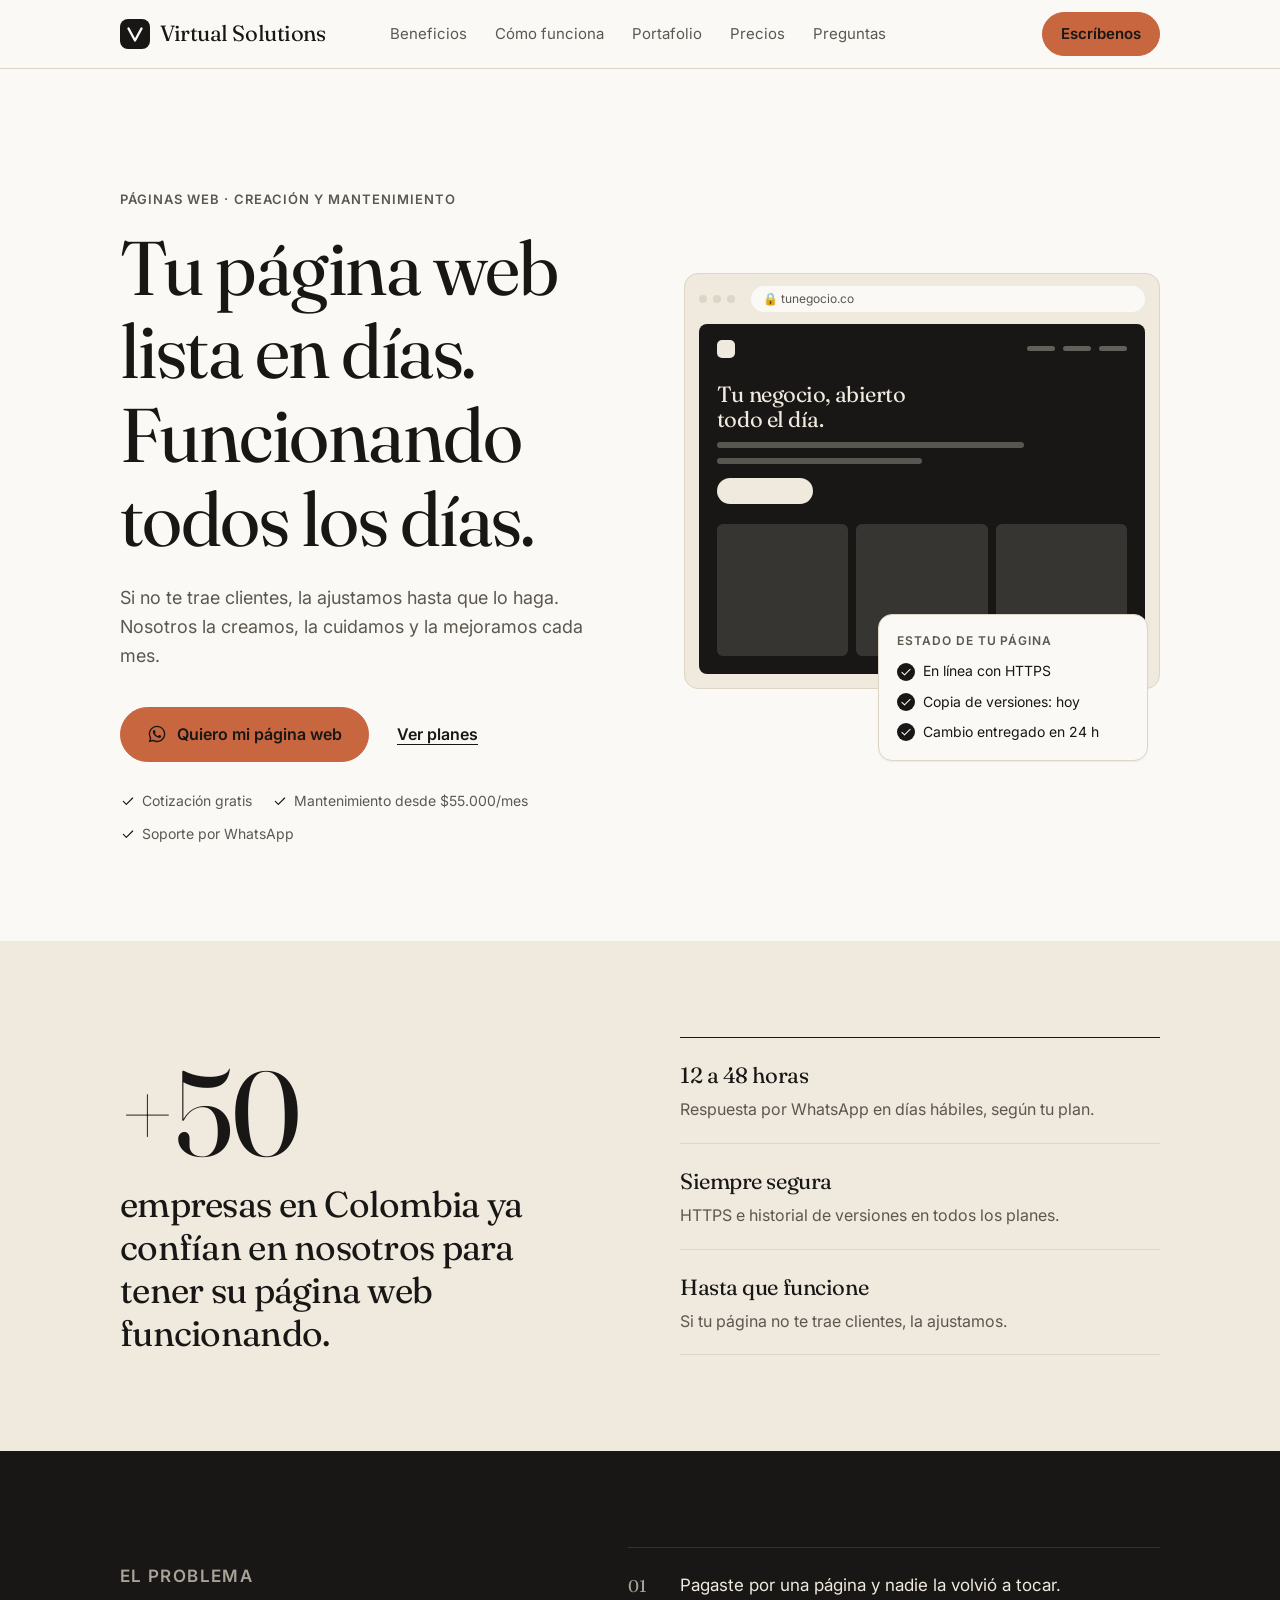
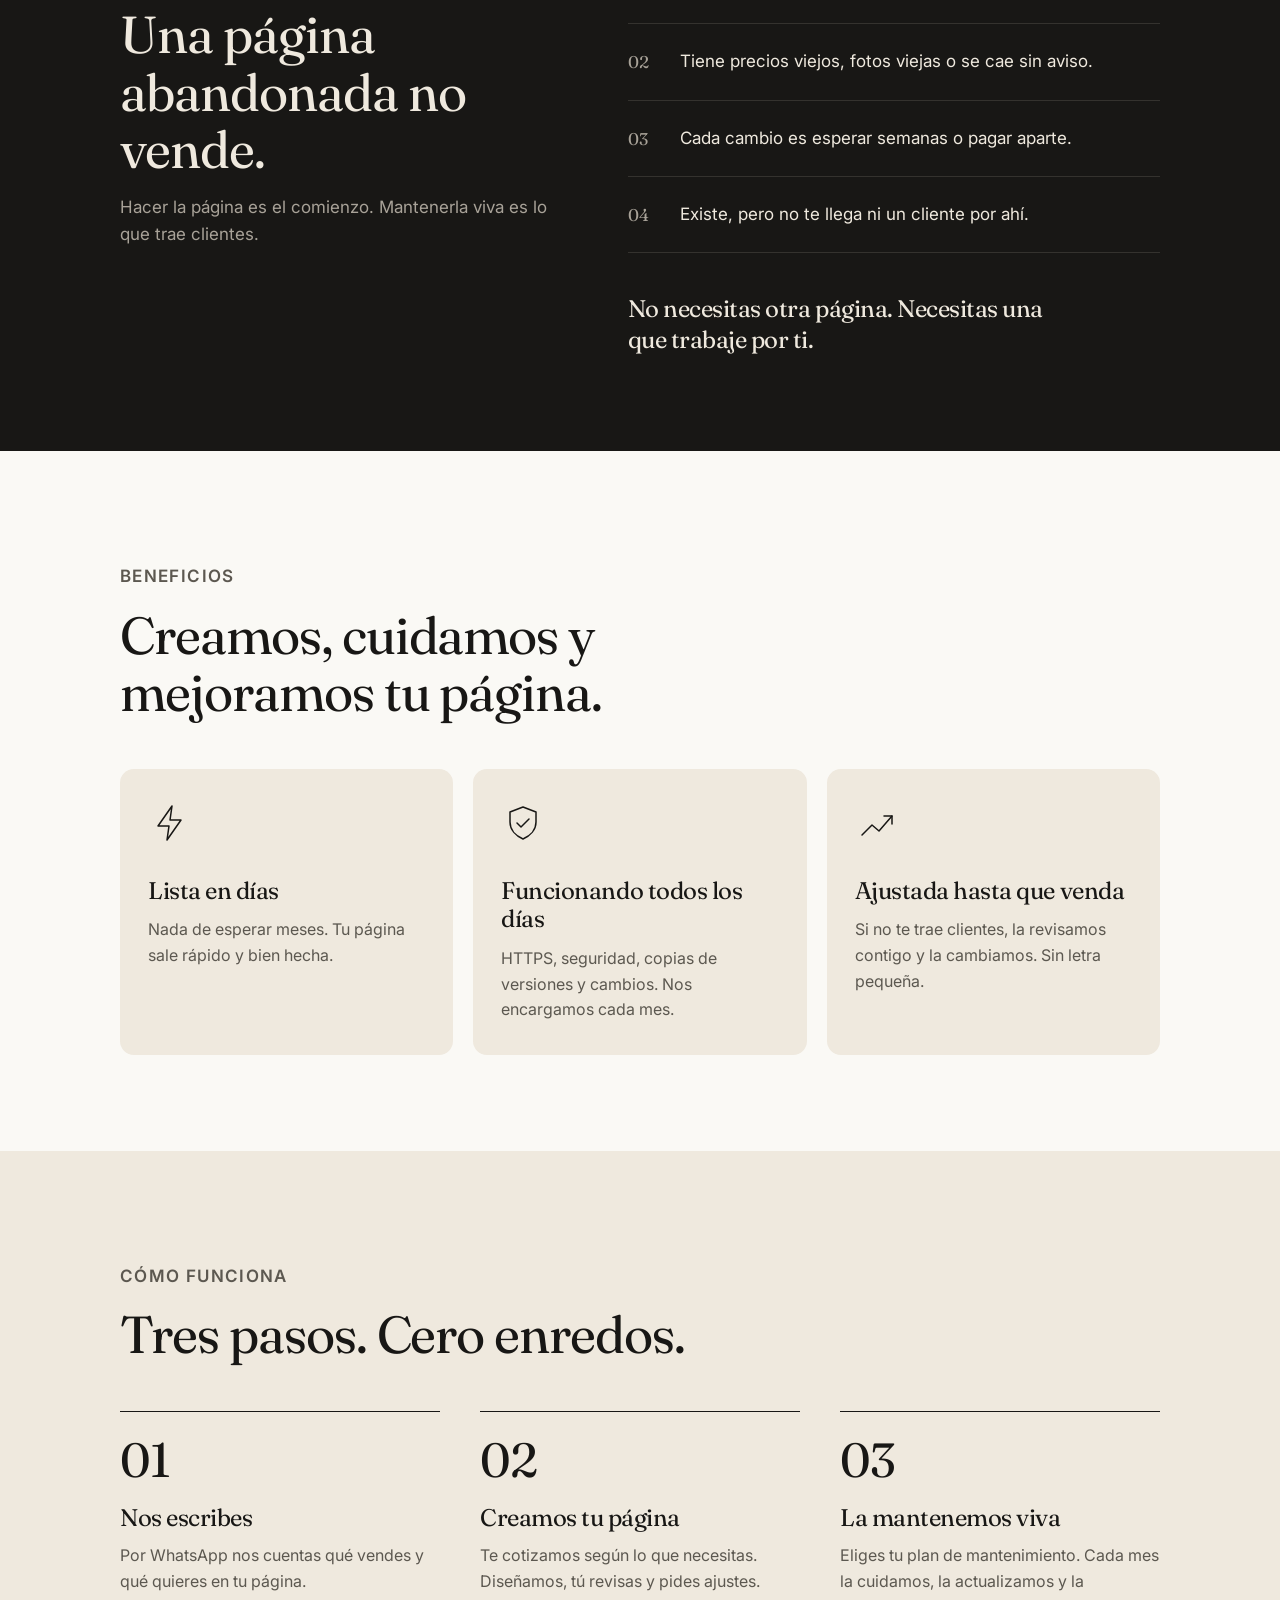
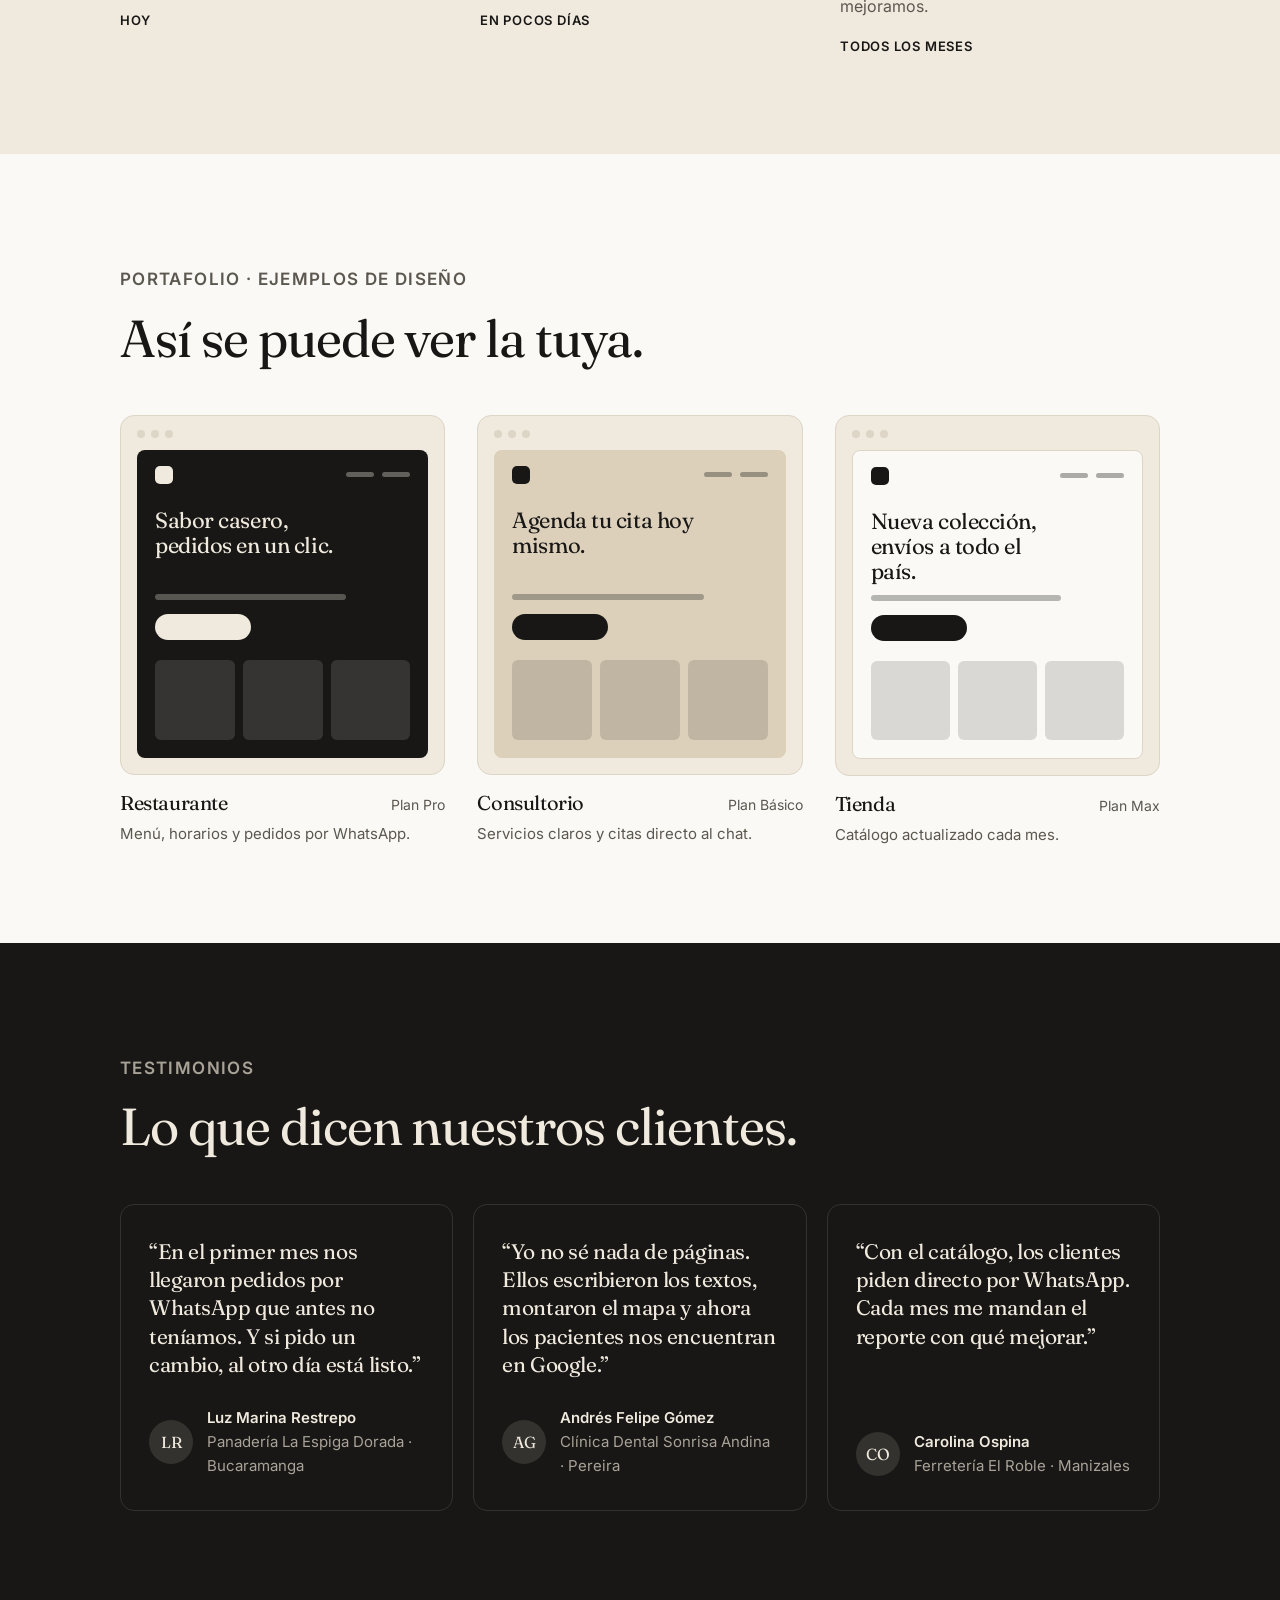
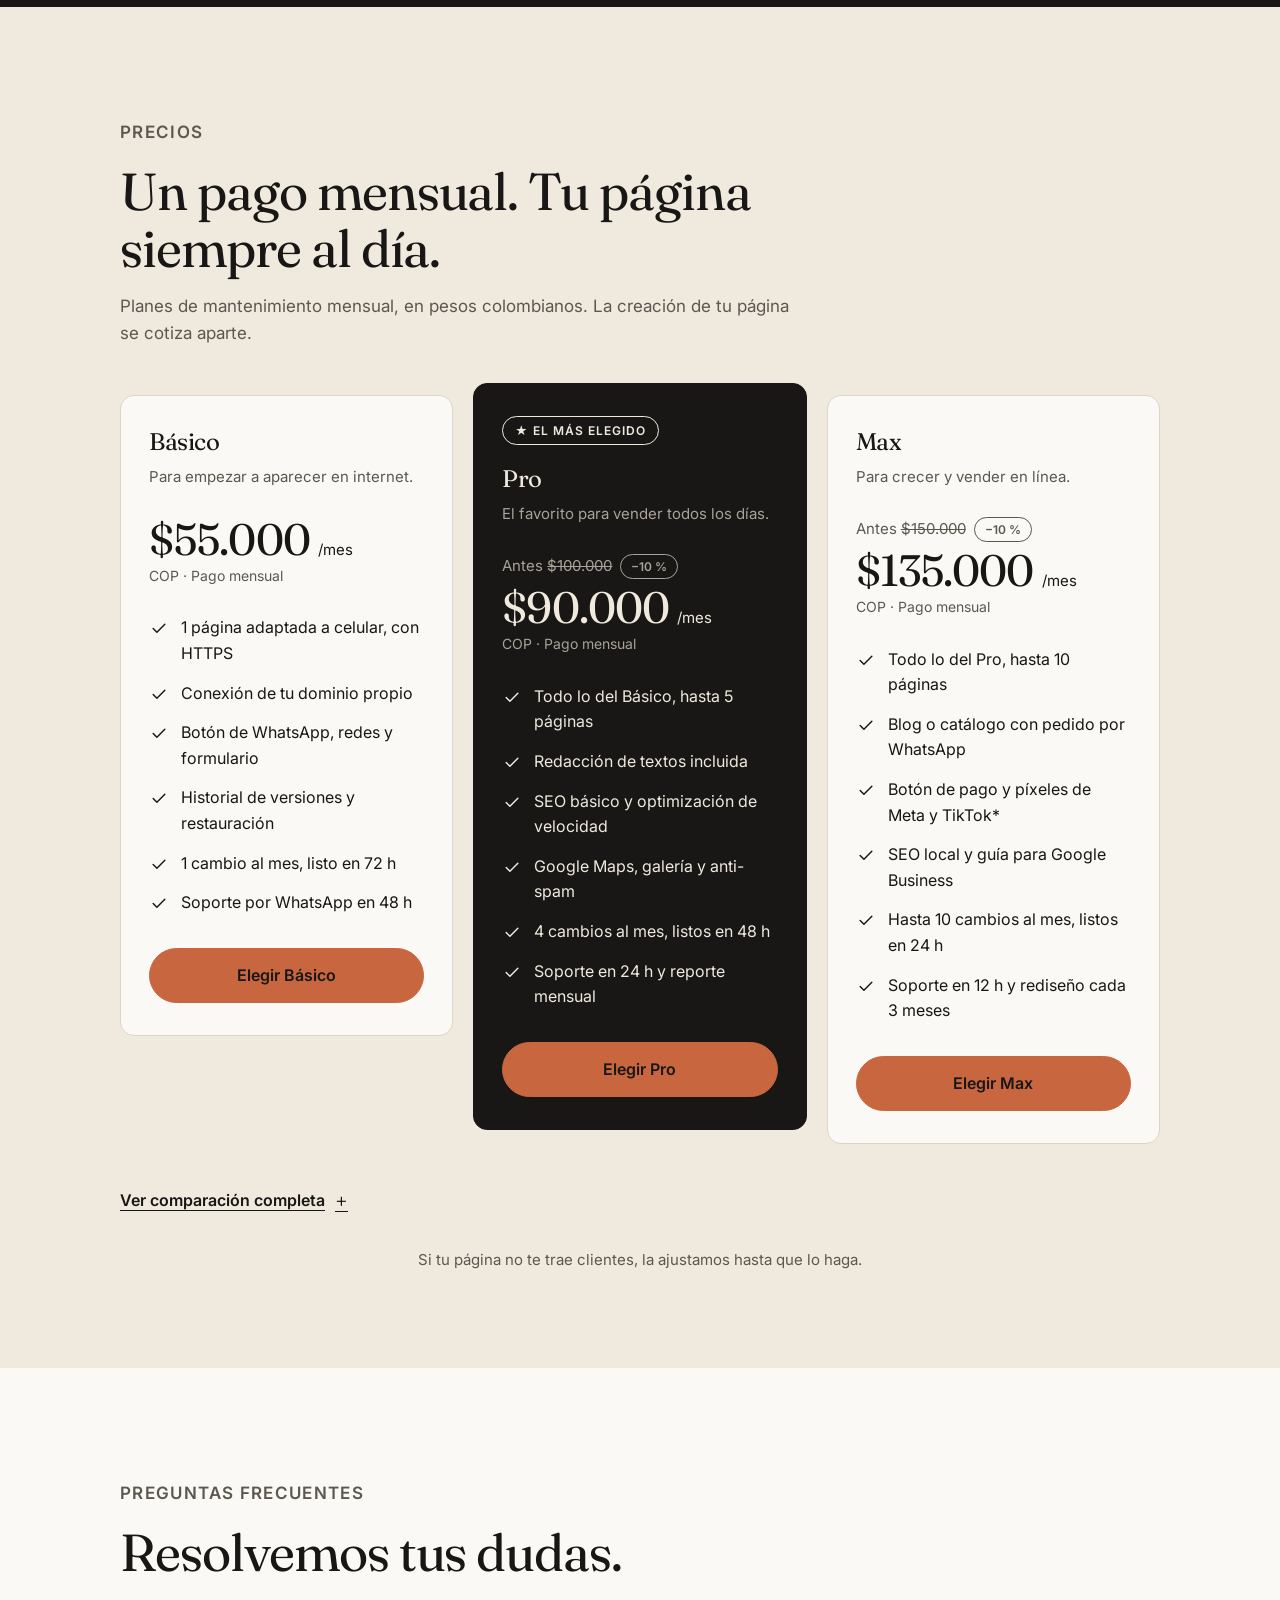
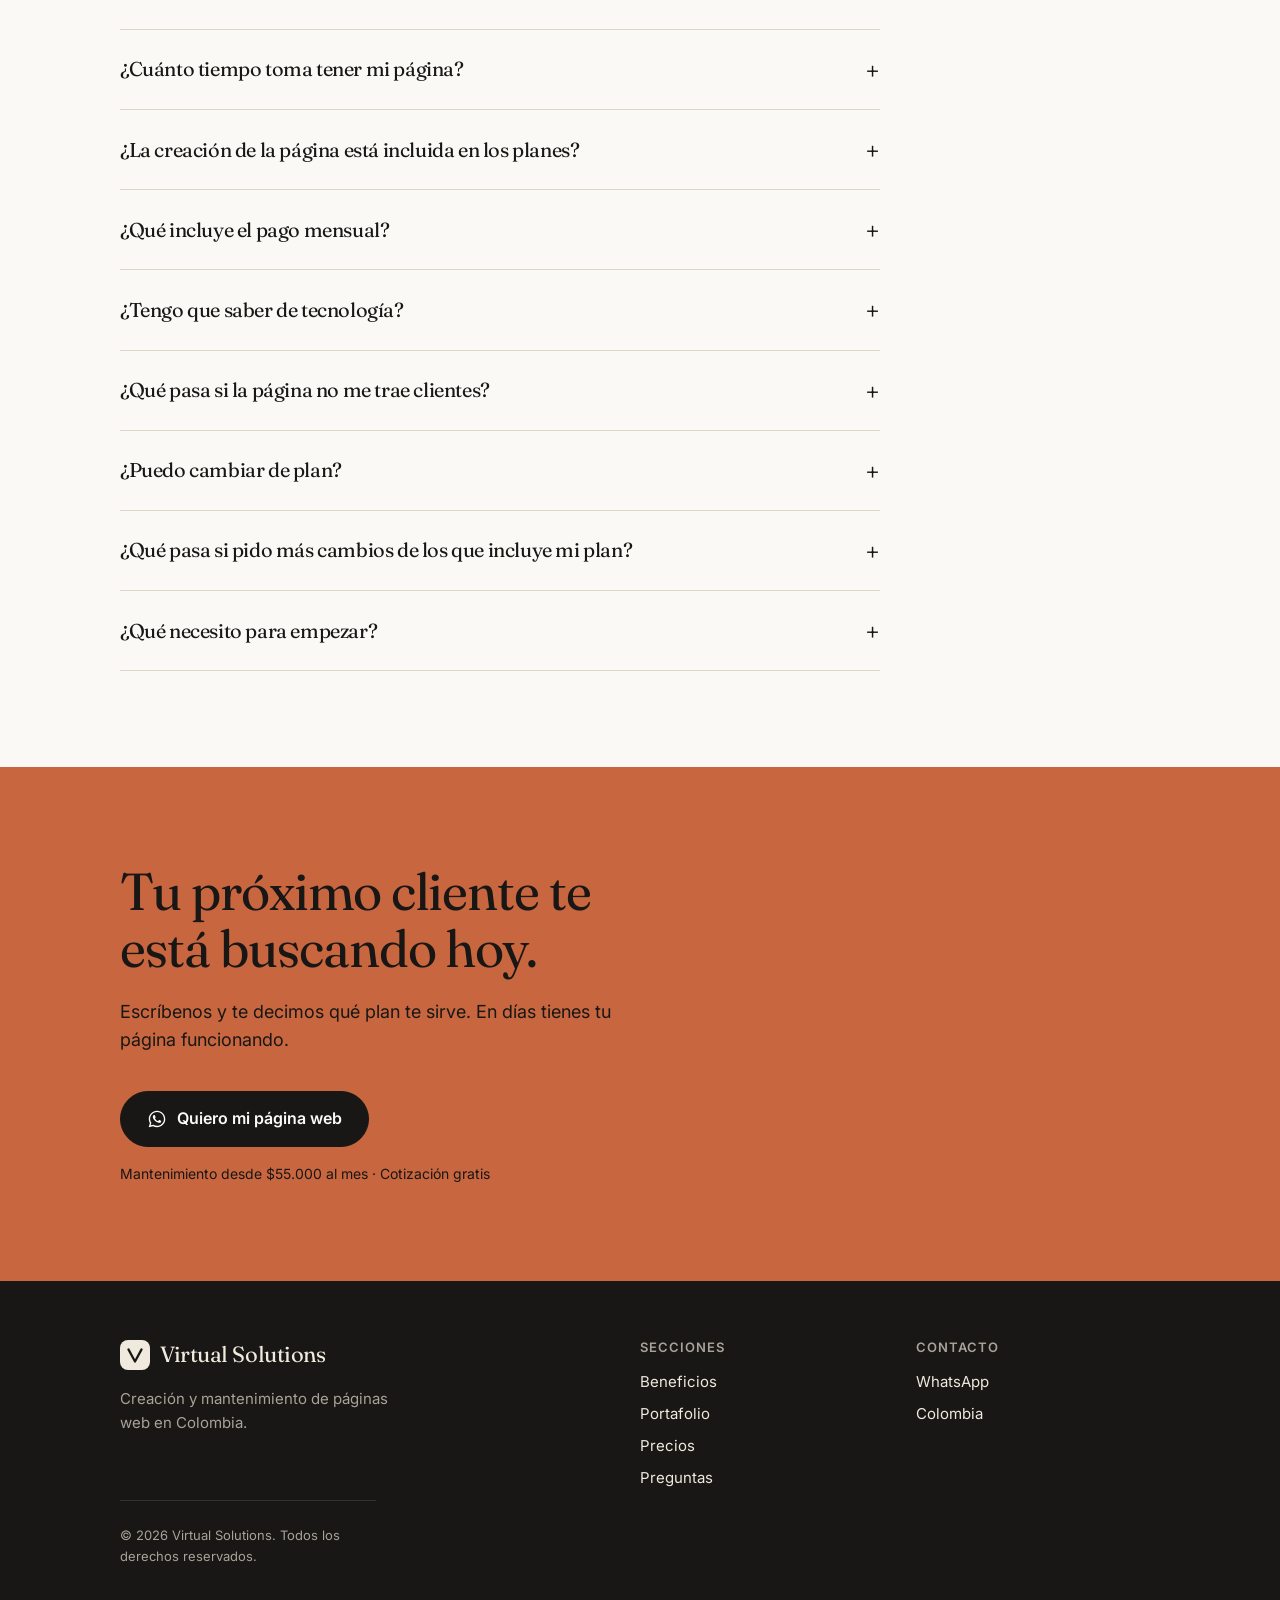
==== index.html @ 97672a90 "Presentación más profesional: logo, héroe con ilustración, bloque de confianza con garantías, maquet" ====
<!doctype html>
<html lang="es-CO">
<head>
  <meta charset="utf-8">
  <meta name="viewport" content="width=device-width, initial-scale=1">
  <title>Virtual Solutions · Páginas web con mantenimiento mensual</title>
  <meta name="description" content="Tu página web lista en días y funcionando todos los días. Creación a tu medida y mantenimiento mensual desde $55.000. Si no te trae clientes, la ajustamos.">
  <meta name="theme-color" content="#faf9f5">
  <link rel="icon" href="data:image/svg+xml,%3Csvg xmlns='http://www.w3.org/2000/svg' viewBox='0 0 32 32'%3E%3Crect width='32' height='32' rx='8' fill='%23181715'/%3E%3Cpath d='M9 10l7 13 7-13' fill='none' stroke='%23faf9f5' stroke-width='2.4' stroke-linecap='round' stroke-linejoin='round'/%3E%3C/svg%3E">

  <meta property="og:title" content="Virtual Solutions · Tu página web lista en días, funcionando todos los días">
  <meta property="og:description" content="Creación de páginas web a tu medida y mantenimiento desde $55.000 al mes. Si no te trae clientes, la ajustamos hasta que lo haga.">
  <meta property="og:type" content="website">
  <meta property="og:locale" content="es_CO">

  <link rel="preconnect" href="https://fonts.googleapis.com">
  <link rel="preconnect" href="https://fonts.gstatic.com" crossorigin>
  <link href="https://fonts.googleapis.com/css2?family=Fraunces:opsz,wght@9..144,400&family=Inter:wght@400;600&display=swap" rel="stylesheet">
  <link rel="stylesheet" href="styles.css">
</head>
<body>

  <!-- Íconos reutilizables -->
  <svg width="0" height="0" style="position:absolute" aria-hidden="true">
    <symbol id="i-whatsapp" viewBox="0 0 24 24">
      <path fill="currentColor" d="M12.04 2C6.58 2 2.13 6.45 2.13 11.91c0 1.75.46 3.45 1.32 4.95L2.05 22l5.25-1.38a9.9 9.9 0 0 0 4.74 1.21c5.46 0 9.91-4.45 9.91-9.91C21.95 6.45 17.5 2 12.04 2Zm0 18.15c-1.48 0-2.93-.4-4.2-1.15l-.3-.18-3.12.82.83-3.04-.2-.31a8.23 8.23 0 0 1-1.26-4.38c0-4.54 3.7-8.24 8.25-8.24 4.54 0 8.24 3.7 8.24 8.24 0 4.55-3.7 8.24-8.24 8.24Zm4.52-6.16c-.25-.12-1.47-.72-1.69-.81-.23-.08-.39-.12-.56.13-.17.25-.64.81-.78.97-.14.17-.29.19-.54.06-.25-.12-1.05-.39-1.99-1.23-.74-.66-1.23-1.47-1.38-1.72-.14-.25-.02-.38.11-.51.11-.11.25-.29.37-.43.13-.15.17-.25.25-.42.08-.17.04-.31-.02-.43-.06-.12-.56-1.34-.76-1.84-.2-.48-.41-.42-.56-.43h-.48c-.17 0-.43.06-.66.31-.22.25-.86.85-.86 2.07 0 1.22.89 2.4 1.01 2.56.12.17 1.75 2.67 4.23 3.74.59.26 1.05.41 1.41.52.59.19 1.13.16 1.56.1.48-.07 1.47-.6 1.67-1.18.21-.58.21-1.07.14-1.18-.06-.1-.22-.16-.47-.28Z"/>
    </symbol>
    <symbol id="i-check" viewBox="0 0 24 24">
      <path fill="none" stroke="currentColor" stroke-width="1.75" stroke-linecap="round" stroke-linejoin="round" d="M5 12.5l4.5 4.5L19 7.5"/>
    </symbol>
  </svg>

  <!-- ================= MENÚ ================= -->
  <header class="menu">
    <nav class="contenedor" aria-label="Principal">
      <a class="marca" href="#inicio"><span class="marca-icono" aria-hidden="true"><svg viewBox="0 0 32 32"><path d="M9 10l7 13 7-13"/></svg></span>Virtual Solutions</a>
      <ul class="menu-enlaces">
        <li><a href="#beneficios">Beneficios</a></li>
        <li><a href="#como-funciona">Cómo funciona</a></li>
        <li><a href="#portafolio">Portafolio</a></li>
        <li><a href="#precios">Precios</a></li>
        <li><a href="#preguntas">Preguntas</a></li>
      </ul>
      <a class="boton" href="https://wa.me/573016631593?text=Hola%2C%20vi%20su%20p%C3%A1gina%20web%20y%20quiero%20m%C3%A1s%20informaci%C3%B3n.%0A%0AMi%20nombre%20es%3A%20%0AMi%20negocio%20es%3A%20%0AMe%20interesa%3A%20crear%20mi%20p%C3%A1gina%20%2F%20mantenimiento%20%2F%20ambos" target="_blank" rel="noopener">Escríbenos</a>
    </nav>
  </header>

  <main id="inicio">

    <!-- ================= HÉROE ================= -->
    <section class="seccion heroe banda-crema">
      <div class="contenedor heroe-grid">
        <div>
          <p class="antetitulo">Páginas web · Creación y mantenimiento</p>
          <h1>Tu página web lista en días. Funcionando todos los días.</h1>
          <p class="lead">Si no te trae clientes, la ajustamos hasta que lo haga. Nosotros la creamos, la cuidamos y la mejoramos cada mes.</p>
          <div class="heroe-acciones">
            <a class="boton boton-bloque" href="https://wa.me/573016631593?text=Hola%2C%20vi%20su%20p%C3%A1gina%20web%20y%20quiero%20m%C3%A1s%20informaci%C3%B3n.%0A%0AMi%20nombre%20es%3A%20%0AMi%20negocio%20es%3A%20%0AMe%20interesa%3A%20crear%20mi%20p%C3%A1gina%20%2F%20mantenimiento%20%2F%20ambos" target="_blank" rel="noopener">
              <svg aria-hidden="true"><use href="#i-whatsapp"/></svg>
              Quiero mi página web
            </a>
            <a class="enlace" href="#precios">Ver planes</a>
          </div>
          <ul class="heroe-sellos">
            <li><svg aria-hidden="true"><use href="#i-check"/></svg>Cotización gratis</li>
            <li><svg aria-hidden="true"><use href="#i-check"/></svg>Mantenimiento desde $55.000/mes</li>
            <li><svg aria-hidden="true"><use href="#i-check"/></svg>Soporte por WhatsApp</li>
          </ul>
        </div>

        <div class="heroe-visual" aria-hidden="true">
          <div class="navegador">
            <div class="navegador-barra"><i></i><i></i><i></i><span class="url">🔒 tunegocio.co</span></div>
            <div class="mini-sitio ms-oscuro">
              <div class="ms-nav"><b></b><span></span><span></span><span></span></div>
              <p class="ms-titulo">Tu negocio, abierto todo el día.</p>
              <span class="ms-linea"></span><span class="ms-linea corta"></span>
              <span class="ms-boton"></span>
              <div class="ms-fotos"><i></i><i></i><i></i></div>
            </div>
          </div>
          <div class="estado">
            <p class="estado-titulo">Estado de tu página</p>
            <ul>
              <li><svg><use href="#i-check"/></svg>En línea con HTTPS</li>
              <li><svg><use href="#i-check"/></svg>Copia de versiones: hoy</li>
              <li><svg><use href="#i-check"/></svg>Cambio entregado en 24&nbsp;h</li>
            </ul>
          </div>
        </div>
      </div>
    </section>

    <!-- ================= CONFIANZA ================= -->
    <!-- TEMPORAL: cambia "+50" por el número real de empresas atendidas. -->
    <section class="seccion banda-beige" aria-labelledby="t-confianza">
      <div class="contenedor confianza">
        <div class="confianza-principal">
          <p class="confianza-num">+50</p>
          <h2 id="t-confianza" class="confianza-texto">empresas en Colombia ya confían en nosotros para tener su página web funcionando.</h2>
        </div>
        <ul class="garantias">
          <li>
            <strong>12 a 48 horas</strong>
            <span>Respuesta por WhatsApp en días hábiles, según tu plan.</span>
          </li>
          <li>
            <strong>Siempre segura</strong>
            <span>HTTPS e historial de versiones en todos los planes.</span>
          </li>
          <li>
            <strong>Hasta que funcione</strong>
            <span>Si tu página no te trae clientes, la ajustamos.</span>
          </li>
        </ul>
      </div>
    </section>

    <!-- ================= PROBLEMA ================= -->
    <section class="seccion banda-oscura" aria-labelledby="t-problema">
      <div class="contenedor problema-grid">
        <div class="encabezado">
          <p class="antetitulo">El problema</p>
          <h2 id="t-problema">Una página abandonada no vende.</h2>
          <p>Hacer la página es el comienzo. Mantenerla viva es lo que trae clientes.</p>
        </div>
        <div>
          <ol class="problemas">
            <li><span class="num">01</span><span>Pagaste por una página y nadie la volvió a tocar.</span></li>
            <li><span class="num">02</span><span>Tiene precios viejos, fotos viejas o se cae sin aviso.</span></li>
            <li><span class="num">03</span><span>Cada cambio es esperar semanas o pagar aparte.</span></li>
            <li><span class="num">04</span><span>Existe, pero no te llega ni un cliente por ahí.</span></li>
          </ol>
          <p class="problema-cierre">No necesitas otra página. Necesitas una que trabaje por ti.</p>
        </div>
      </div>
    </section>

    <!-- ================= BENEFICIOS ================= -->
    <section class="seccion banda-crema" id="beneficios" aria-labelledby="t-beneficios">
      <div class="contenedor">
        <div class="encabezado">
          <p class="antetitulo">Beneficios</p>
          <h2 id="t-beneficios">Creamos, cuidamos y mejoramos tu página.</h2>
        </div>
        <div class="rejilla-3">
          <article class="tarjeta">
            <svg class="icono" viewBox="0 0 44 44" aria-hidden="true" fill="none" stroke="currentColor" stroke-width="1.5"><path d="M24 5L10 25h11l-2 14 14-20H22z" stroke-linejoin="round"/></svg>
            <h3>Lista en días</h3>
            <p>Nada de esperar meses. Tu página sale rápido y bien hecha.</p>
          </article>
          <article class="tarjeta">
            <svg class="icono" viewBox="0 0 44 44" aria-hidden="true" fill="none" stroke="currentColor" stroke-width="1.5"><path d="M22 6l13 5v10c0 8-6 14-13 17C15 35 9 29 9 21V11z" stroke-linejoin="round"/><path d="M16 22l4 4 8-8" stroke-linecap="round" stroke-linejoin="round"/></svg>
            <h3>Funcionando todos los días</h3>
            <p>HTTPS, seguridad, copias de versiones y cambios. Nos encargamos cada mes.</p>
          </article>
          <article class="tarjeta">
            <svg class="icono" viewBox="0 0 44 44" aria-hidden="true" fill="none" stroke="currentColor" stroke-width="1.5"><path d="M7 34l10-10 7 6 13-15" stroke-linecap="round" stroke-linejoin="round"/><path d="M29 15h8v8" stroke-linecap="round" stroke-linejoin="round"/></svg>
            <h3>Ajustada hasta que venda</h3>
            <p>Si no te trae clientes, la revisamos contigo y la cambiamos. Sin letra pequeña.</p>
          </article>
        </div>
      </div>
    </section>

    <!-- ================= CÓMO FUNCIONA ================= -->
    <section class="seccion banda-beige" id="como-funciona" aria-labelledby="t-pasos">
      <div class="contenedor">
        <div class="encabezado">
          <p class="antetitulo">Cómo funciona</p>
          <h2 id="t-pasos">Tres pasos. Cero enredos.</h2>
        </div>
        <ol class="pasos">
          <li>
            <h3>Nos escribes</h3>
            <p>Por WhatsApp nos cuentas qué vendes y qué quieres en tu página.</p>
            <span class="dia">Hoy</span>
          </li>
          <li>
            <h3>Creamos tu página</h3>
            <p>Te cotizamos según lo que necesitas. Diseñamos, tú revisas y pides ajustes.</p>
            <span class="dia">En pocos días</span>
          </li>
          <li>
            <h3>La mantenemos viva</h3>
            <p>Eliges tu plan de mantenimiento. Cada mes la cuidamos, la actualizamos y la mejoramos.</p>
            <span class="dia">Todos los meses</span>
          </li>
        </ol>
      </div>
    </section>

    <!-- ================= PORTAFOLIO ================= -->
    <!-- Maquetas de ejemplo. Reemplázalas por capturas reales: <img src="..." alt="..."> dentro de .maqueta -->
    <section class="seccion banda-crema" id="portafolio" aria-labelledby="t-portafolio">
      <div class="contenedor">
        <div class="encabezado">
          <p class="antetitulo">Portafolio · Ejemplos de diseño</p>
          <h2 id="t-portafolio">Así se puede ver la tuya.</h2>
        </div>
        <div class="portafolio">
          <article class="proyecto">
            <div class="maqueta" aria-hidden="true">
              <div class="navegador-barra"><i></i><i></i><i></i></div>
              <div class="mini-sitio ms-oscuro">
                <div class="ms-nav"><b></b><span></span><span></span></div>
                <p class="ms-titulo">Sabor casero, pedidos en un clic.</p>
                <span class="ms-linea"></span>
                <span class="ms-boton"></span>
                <div class="ms-fotos"><i></i><i></i><i></i></div>
              </div>
            </div>
            <div class="proyecto-info"><h3>Restaurante</h3><p>Plan Pro</p></div>
            <p class="proyecto-resultado">Menú, horarios y pedidos por WhatsApp.</p>
          </article>
          <article class="proyecto">
            <div class="maqueta" aria-hidden="true">
              <div class="navegador-barra"><i></i><i></i><i></i></div>
              <div class="mini-sitio ms-arena">
                <div class="ms-nav"><b></b><span></span><span></span></div>
                <p class="ms-titulo">Agenda tu cita hoy mismo.</p>
                <span class="ms-linea"></span>
                <span class="ms-boton"></span>
                <div class="ms-fotos"><i></i><i></i><i></i></div>
              </div>
            </div>
            <div class="proyecto-info"><h3>Consultorio</h3><p>Plan Básico</p></div>
            <p class="proyecto-resultado">Servicios claros y citas directo al chat.</p>
          </article>
          <article class="proyecto">
            <div class="maqueta" aria-hidden="true">
              <div class="navegador-barra"><i></i><i></i><i></i></div>
              <div class="mini-sitio ms-claro">
                <div class="ms-nav"><b></b><span></span><span></span></div>
                <p class="ms-titulo">Nueva colección, envíos a todo el país.</p>
                <span class="ms-linea"></span>
                <span class="ms-boton"></span>
                <div class="ms-fotos"><i></i><i></i><i></i></div>
              </div>
            </div>
            <div class="proyecto-info"><h3>Tienda</h3><p>Plan Max</p></div>
            <p class="proyecto-resultado">Catálogo actualizado cada mes.</p>
          </article>
        </div>
      </div>
    </section>

    <!-- ================= TESTIMONIOS ================= -->
    <!-- TEMPORAL: testimonios y empresas ficticios. Reemplázalos por los reales antes de lanzar. -->
    <section class="seccion banda-oscura" aria-labelledby="t-testimonios">
      <div class="contenedor">
        <div class="encabezado">
          <p class="antetitulo">Testimonios</p>
          <h2 id="t-testimonios">Lo que dicen nuestros clientes.</h2>
        </div>
        <div class="testimonios">
          <figure class="testimonio">
            <blockquote>“En el primer mes nos llegaron pedidos por WhatsApp que antes no teníamos. Y si pido un cambio, al otro día está listo.”</blockquote>
            <figcaption><span class="avatar" aria-hidden="true">LR</span><span><strong>Luz Marina Restrepo</strong>Panadería La Espiga Dorada · Bucaramanga</span></figcaption>
          </figure>
          <figure class="testimonio">
            <blockquote>“Yo no sé nada de páginas. Ellos escribieron los textos, montaron el mapa y ahora los pacientes nos encuentran en Google.”</blockquote>
            <figcaption><span class="avatar" aria-hidden="true">AG</span><span><strong>Andrés Felipe Gómez</strong>Clínica Dental Sonrisa Andina · Pereira</span></figcaption>
          </figure>
          <figure class="testimonio">
            <blockquote>“Con el catálogo, los clientes piden directo por WhatsApp. Cada mes me mandan el reporte con qué mejorar.”</blockquote>
            <figcaption><span class="avatar" aria-hidden="true">CO</span><span><strong>Carolina Ospina</strong>Ferretería El Roble · Manizales</span></figcaption>
          </figure>
        </div>
      </div>
    </section>

    <!-- ================= PRECIOS ================= -->
    <section class="seccion banda-beige" id="precios" aria-labelledby="t-precios">
      <div class="contenedor">
        <div class="encabezado">
          <p class="antetitulo">Precios</p>
          <h2 id="t-precios">Un pago mensual. Tu página siempre al día.</h2>
          <p>Planes de mantenimiento mensual, en pesos colombianos. La creación de tu página se cotiza aparte.</p>
        </div>
        <div class="planes">
          <article class="plan">
            <h3>Básico</h3>
            <p class="plan-desc">Para empezar a aparecer en internet.</p>
            <p class="precio">$55.000 <small>/mes</small></p>
            <p class="precio-nota">COP · Pago mensual</p>
            <ul>
              <li><svg aria-hidden="true"><use href="#i-check"/></svg>1 página adaptada a celular, con HTTPS</li>
              <li><svg aria-hidden="true"><use href="#i-check"/></svg>Conexión de tu dominio propio</li>
              <li><svg aria-hidden="true"><use href="#i-check"/></svg>Botón de WhatsApp, redes y formulario</li>
              <li><svg aria-hidden="true"><use href="#i-check"/></svg>Historial de versiones y restauración</li>
              <li><svg aria-hidden="true"><use href="#i-check"/></svg>1 cambio al mes, listo en 72&nbsp;h</li>
              <li><svg aria-hidden="true"><use href="#i-check"/></svg>Soporte por WhatsApp en 48&nbsp;h</li>
            </ul>
            <a class="boton boton-bloque" href="https://wa.me/573016631593?text=Hola%2C%20vi%20su%20p%C3%A1gina%20web%20y%20me%20interesa%20el%20plan%20B%C3%A1sico%20%28%2455.000%20al%20mes%29.%0A%0AMi%20nombre%20es%3A%20%0AMi%20negocio%20es%3A%20%0A%C2%BFYa%20tengo%20p%C3%A1gina%20web%3F%20%28s%C3%AD%20%2F%20no%29%3A%20" target="_blank" rel="noopener">Elegir Básico</a>
          </article>

          <article class="plan plan-destacado">
            <span class="etiqueta">★ El más elegido</span>
            <h3>Pro</h3>
            <p class="plan-desc">El favorito para vender todos los días.</p>
            <p class="precio-antes">Antes <s>$100.000</s><span class="ahorro">−10&nbsp;%</span></p>
            <p class="precio">$90.000 <small>/mes</small></p>
            <p class="precio-nota">COP · Pago mensual</p>
            <ul>
              <li><svg aria-hidden="true"><use href="#i-check"/></svg>Todo lo del Básico, hasta 5 páginas</li>
              <li><svg aria-hidden="true"><use href="#i-check"/></svg>Redacción de textos incluida</li>
              <li><svg aria-hidden="true"><use href="#i-check"/></svg>SEO básico y optimización de velocidad</li>
              <li><svg aria-hidden="true"><use href="#i-check"/></svg>Google Maps, galería y anti-spam</li>
              <li><svg aria-hidden="true"><use href="#i-check"/></svg>4 cambios al mes, listos en 48&nbsp;h</li>
              <li><svg aria-hidden="true"><use href="#i-check"/></svg>Soporte en 24&nbsp;h y reporte mensual</li>
            </ul>
            <a class="boton boton-bloque" href="https://wa.me/573016631593?text=Hola%2C%20vi%20su%20p%C3%A1gina%20web%20y%20me%20interesa%20el%20plan%20Pro%20%28%2490.000%20al%20mes%29.%0A%0AMi%20nombre%20es%3A%20%0AMi%20negocio%20es%3A%20%0A%C2%BFYa%20tengo%20p%C3%A1gina%20web%3F%20%28s%C3%AD%20%2F%20no%29%3A%20" target="_blank" rel="noopener">Elegir Pro</a>
          </article>

          <article class="plan">
            <h3>Max</h3>
            <p class="plan-desc">Para crecer y vender en línea.</p>
            <p class="precio-antes">Antes <s>$150.000</s><span class="ahorro">−10&nbsp;%</span></p>
            <p class="precio">$135.000 <small>/mes</small></p>
            <p class="precio-nota">COP · Pago mensual</p>
            <ul>
              <li><svg aria-hidden="true"><use href="#i-check"/></svg>Todo lo del Pro, hasta 10 páginas</li>
              <li><svg aria-hidden="true"><use href="#i-check"/></svg>Blog o catálogo con pedido por WhatsApp</li>
              <li><svg aria-hidden="true"><use href="#i-check"/></svg>Botón de pago y píxeles de Meta y TikTok*</li>
              <li><svg aria-hidden="true"><use href="#i-check"/></svg>SEO local y guía para Google Business</li>
              <li><svg aria-hidden="true"><use href="#i-check"/></svg>Hasta 10 cambios al mes, listos en 24&nbsp;h</li>
              <li><svg aria-hidden="true"><use href="#i-check"/></svg>Soporte en 12&nbsp;h y rediseño cada 3 meses</li>
            </ul>
            <a class="boton boton-bloque" href="https://wa.me/573016631593?text=Hola%2C%20vi%20su%20p%C3%A1gina%20web%20y%20me%20interesa%20el%20plan%20Max%20%28%24135.000%20al%20mes%29.%0A%0AMi%20nombre%20es%3A%20%0AMi%20negocio%20es%3A%20%0A%C2%BFYa%20tengo%20p%C3%A1gina%20web%3F%20%28s%C3%AD%20%2F%20no%29%3A%20" target="_blank" rel="noopener">Elegir Max</a>
          </article>
        </div>

        <details class="comparar">
          <summary>Ver comparación completa</summary>
          <div class="tabla-scroll" tabindex="0" role="region" aria-label="Comparación de planes">
            <table class="tabla-planes">
              <thead>
                <tr><th scope="col"><span class="sr">Beneficio</span></th><th scope="col">Básico<br><small>$55.000</small></th><th scope="col" class="col-pro">Pro ★<br><small>$90.000</small></th><th scope="col">Max<br><small>$135.000</small></th></tr>
              </thead>
              <tbody>
                <tr><th scope="row">Páginas</th><td>1</td><td class="col-pro">Hasta 5</td><td>Hasta 10 (incluye blog o catálogo)</td></tr>
                <tr><th scope="row">Diseño adaptado a celular, en línea con HTTPS</th><td><span class="si" aria-label="Incluido">✓</span></td><td class="col-pro"><span class="si" aria-label="Incluido">✓</span></td><td><span class="si" aria-label="Incluido">✓</span></td></tr>
                <tr><th scope="row">Conexión de tu dominio propio</th><td><span class="si" aria-label="Incluido">✓</span></td><td class="col-pro"><span class="si" aria-label="Incluido">✓</span></td><td><span class="si" aria-label="Incluido">✓</span></td></tr>
                <tr><th scope="row">Botón de WhatsApp y redes sociales</th><td><span class="si" aria-label="Incluido">✓</span></td><td class="col-pro"><span class="si" aria-label="Incluido">✓</span></td><td><span class="si" aria-label="Incluido">✓</span></td></tr>
                <tr><th scope="row">Formulario de contacto</th><td><span class="si" aria-label="Incluido">✓</span></td><td class="col-pro"><span class="si" aria-label="Incluido">✓</span></td><td><span class="si" aria-label="Incluido">✓</span></td></tr>
                <tr><th scope="row">Historial de versiones y restauración</th><td><span class="si" aria-label="Incluido">✓</span></td><td class="col-pro"><span class="si" aria-label="Incluido">✓</span></td><td><span class="si" aria-label="Incluido">✓</span></td></tr>
                <tr><th scope="row">Buenas prácticas de seguridad</th><td>Básicas</td><td class="col-pro">Reforzadas</td><td>Reforzadas + revisión mensual</td></tr>
                <tr><th scope="row">Soporte por WhatsApp (respuesta en días hábiles)</th><td>48&nbsp;h</td><td class="col-pro">24&nbsp;h</td><td>12&nbsp;h</td></tr>
                <tr><th scope="row">Cambios de contenido al mes</th><td>1</td><td class="col-pro">4</td><td>Hasta 10 (uso justo)</td></tr>
                <tr><th scope="row">Entrega de cambios (días hábiles)</th><td>72&nbsp;h</td><td class="col-pro">48&nbsp;h</td><td>24&nbsp;h</td></tr>
                <tr><th scope="row">Filtro anti-spam en formularios</th><td><span class="no" aria-label="No incluido">—</span></td><td class="col-pro"><span class="si" aria-label="Incluido">✓</span></td><td><span class="si" aria-label="Incluido">✓</span></td></tr>
                <tr><th scope="row">Revisión de disponibilidad y enlaces rotos</th><td><span class="no" aria-label="No incluido">—</span></td><td class="col-pro">Mensual</td><td>Quincenal</td></tr>
                <tr><th scope="row">Optimización de velocidad</th><td><span class="no" aria-label="No incluido">—</span></td><td class="col-pro"><span class="si" aria-label="Incluido">✓</span></td><td>✓ + revisión mensual</td></tr>
                <tr><th scope="row">SEO básico</th><td><span class="no" aria-label="No incluido">—</span></td><td class="col-pro"><span class="si" aria-label="Incluido">✓</span></td><td>✓ + SEO local</td></tr>
                <tr><th scope="row">Google Maps y galería</th><td><span class="no" aria-label="No incluido">—</span></td><td class="col-pro"><span class="si" aria-label="Incluido">✓</span></td><td><span class="si" aria-label="Incluido">✓</span></td></tr>
                <tr><th scope="row">Redacción de textos</th><td><span class="no" aria-label="No incluido">—</span></td><td class="col-pro"><span class="si" aria-label="Incluido">✓</span></td><td><span class="si" aria-label="Incluido">✓</span></td></tr>
                <tr><th scope="row">Analytics + reporte mensual*</th><td><span class="no" aria-label="No incluido">—</span></td><td class="col-pro">Simple</td><td>Con recomendaciones</td></tr>
                <tr><th scope="row">Blog o catálogo con pedido por WhatsApp</th><td><span class="no" aria-label="No incluido">—</span></td><td class="col-pro"><span class="no" aria-label="No incluido">—</span></td><td><span class="si" aria-label="Incluido">✓</span></td></tr>
                <tr><th scope="row">Botón de pago (con pasarela del cliente)*</th><td><span class="no" aria-label="No incluido">—</span></td><td class="col-pro"><span class="no" aria-label="No incluido">—</span></td><td><span class="si" aria-label="Incluido">✓</span></td></tr>
                <tr><th scope="row">Píxeles de Meta y TikTok*</th><td><span class="no" aria-label="No incluido">—</span></td><td class="col-pro"><span class="no" aria-label="No incluido">—</span></td><td><span class="si" aria-label="Incluido">✓</span></td></tr>
                <tr><th scope="row">Guía y textos para Google Business</th><td><span class="no" aria-label="No incluido">—</span></td><td class="col-pro"><span class="no" aria-label="No incluido">—</span></td><td><span class="si" aria-label="Incluido">✓</span></td></tr>
                <tr><th scope="row">Rediseño ligero cada 3 meses</th><td><span class="no" aria-label="No incluido">—</span></td><td class="col-pro"><span class="no" aria-label="No incluido">—</span></td><td><span class="si" aria-label="Incluido">✓</span></td></tr>
              </tbody>
            </table>
          </div>
          <p class="tabla-nota">* Se configura con las cuentas del cliente (Google Analytics, pasarela de pago, Meta y TikTok).</p>
        </details>

        <p class="garantia">Si tu página no te trae clientes, la ajustamos hasta que lo haga.</p>
      </div>
    </section>

    <!-- ================= PREGUNTAS FRECUENTES ================= -->
    <section class="seccion banda-crema" id="preguntas" aria-labelledby="t-preguntas">
      <div class="contenedor">
        <div class="encabezado">
          <p class="antetitulo">Preguntas frecuentes</p>
          <h2 id="t-preguntas">Resolvemos tus dudas.</h2>
        </div>
        <div class="faq">
          <details>
            <summary>¿Cuánto tiempo toma tener mi página?</summary>
            <p>Pocos días desde que nos envías tu información. Te damos la fecha exacta al empezar.</p>
          </details>
          <details>
            <summary>¿La creación de la página está incluida en los planes?</summary>
            <p>No. Son dos servicios distintos. La creación se cobra una sola vez, por proyecto: tú nos dices qué quieres en tu página y nosotros lo hacemos realidad. El precio depende de lo que necesites. Los planes mensuales son para el mantenimiento: mantenerla en línea, segura y al día.</p>
          </details>
          <details>
            <summary>¿Qué incluye el pago mensual?</summary>
            <p>El mantenimiento de tu página: tenerla en línea con HTTPS, la seguridad, el soporte y los cambios de tu plan. La creación se cobra aparte.</p>
          </details>
          <details>
            <summary>¿Tengo que saber de tecnología?</summary>
            <p>No. Tú nos cuentas de tu negocio. Nosotros diseñamos, publicamos y mantenemos.</p>
          </details>
          <details>
            <summary>¿Qué pasa si la página no me trae clientes?</summary>
            <p>La revisamos contigo y la ajustamos: textos, fotos, secciones. Seguimos hasta que funcione.</p>
          </details>
          <details>
            <summary>¿Puedo cambiar de plan?</summary>
            <p>Sí. Subes o bajas de plan cuando lo necesites. Solo escríbenos por WhatsApp.</p>
          </details>
          <details>
            <summary>¿Qué pasa si pido más cambios de los que incluye mi plan?</summary>
            <p>Te avisamos antes y te proponemos subir de plan o hacerlos aparte. Nunca cobramos sin avisar.</p>
          </details>
          <details>
            <summary>¿Qué necesito para empezar?</summary>
            <p>Tu logo si tienes, fotos de tus productos o servicios y un mensaje por WhatsApp.</p>
          </details>
        </div>
      </div>
    </section>

    <!-- ================= LLAMADO FINAL ================= -->
    <section class="seccion final banda-coral" aria-labelledby="t-final">
      <div class="contenedor">
        <h2 id="t-final">Tu próximo cliente te está buscando hoy.</h2>
        <p>Escríbenos y te decimos qué plan te sirve. En días tienes tu página funcionando.</p>
        <a class="boton boton-invertido" href="https://wa.me/573016631593?text=Hola%2C%20vi%20su%20p%C3%A1gina%20web%20y%20quiero%20m%C3%A1s%20informaci%C3%B3n.%0A%0AMi%20nombre%20es%3A%20%0AMi%20negocio%20es%3A%20%0AMe%20interesa%3A%20crear%20mi%20p%C3%A1gina%20%2F%20mantenimiento%20%2F%20ambos" target="_blank" rel="noopener">
          <svg aria-hidden="true"><use href="#i-whatsapp"/></svg>
          Quiero mi página web
        </a>
        <p class="nota">Mantenimiento desde $55.000 al mes · Cotización gratis</p>
      </div>
    </section>

  </main>

  <!-- ================= PIE DE PÁGINA ================= -->
  <footer class="pie banda-oscura">
    <div class="contenedor">
      <div class="pie-grid">
        <div>
          <a class="marca" href="#inicio"><span class="marca-icono" aria-hidden="true"><svg viewBox="0 0 32 32"><path d="M9 10l7 13 7-13"/></svg></span>Virtual Solutions</a>
          <p>Creación y mantenimiento de páginas web en Colombia.</p>
        </div>
        <div>
          <h4>Secciones</h4>
          <ul>
            <li><a href="#beneficios">Beneficios</a></li>
            <li><a href="#portafolio">Portafolio</a></li>
            <li><a href="#precios">Precios</a></li>
            <li><a href="#preguntas">Preguntas</a></li>
          </ul>
        </div>
        <div>
          <h4>Contacto</h4>
          <ul>
            <li><a href="https://wa.me/573016631593?text=Hola%2C%20vi%20su%20p%C3%A1gina%20web%20y%20quiero%20m%C3%A1s%20informaci%C3%B3n.%0A%0AMi%20nombre%20es%3A%20%0AMi%20negocio%20es%3A%20%0AMe%20interesa%3A%20crear%20mi%20p%C3%A1gina%20%2F%20mantenimiento%20%2F%20ambos" target="_blank" rel="noopener">WhatsApp</a></li>
            <li>Colombia</li>
          </ul>
        </div>
      </div>
      <p class="pie-legal">© 2026 Virtual Solutions. Todos los derechos reservados.</p>
    </div>
  </footer>

  <!-- Botón flotante (solo celular) -->
  <a class="boton flotante" href="https://wa.me/573016631593?text=Hola%2C%20vi%20su%20p%C3%A1gina%20web%20y%20quiero%20m%C3%A1s%20informaci%C3%B3n.%0A%0AMi%20nombre%20es%3A%20%0AMi%20negocio%20es%3A%20%0AMe%20interesa%3A%20crear%20mi%20p%C3%A1gina%20%2F%20mantenimiento%20%2F%20ambos" target="_blank" rel="noopener" aria-label="Escríbenos por WhatsApp">
    <svg aria-hidden="true"><use href="#i-whatsapp"/></svg>
  </a>

</body>
</html>
---- styles.css ----
/* ==========================================================
   Virtual Solutions — página de ventas
   Mobile first · editorial cálido · sin frameworks
   ========================================================== */

:root {
  --crema: #faf9f5;
  --beige: #efe9de;
  --oscuro: #181715;
  --acento: #c8663f;

  --texto: #181715;
  --texto-suave: #5c5850;
  --linea: #ddd5c6;

  --texto-oscuro: #efe9de;       /* texto sobre banda oscura */
  --texto-oscuro-suave: #a8a298;
  --linea-oscura: #34322e;

  --serif: "Fraunces", Georgia, "Times New Roman", serif;
  --sans: "Inter", system-ui, -apple-system, "Segoe UI", Roboto, sans-serif;

  --seccion: 96px;
  --gutter: 20px;
  --ancho: 1120px;
  --radio: 14px;
}

*,
*::before,
*::after { box-sizing: border-box; }

html { scroll-behavior: smooth; -webkit-text-size-adjust: 100%; }

body {
  margin: 0;
  background: var(--crema);
  color: var(--texto);
  font-family: var(--sans);
  font-size: 16px;
  line-height: 1.6;
  -webkit-font-smoothing: antialiased;
}

img { max-width: 100%; display: block; }
a { color: inherit; }

h1, h2, h3 {
  font-family: var(--serif);
  font-weight: 400;
  letter-spacing: -0.02em;
  line-height: 1.1;
  margin: 0;
}
h1 { font-size: clamp(2.5rem, 9vw, 4.75rem); }
h2 { font-size: clamp(2rem, 6.5vw, 3.25rem); }
h3 { font-size: 1.5rem; line-height: 1.2; }

p { margin: 0; }

.contenedor {
  width: 100%;
  max-width: var(--ancho);
  margin: 0 auto;
  padding: 0 var(--gutter);
}

.seccion { padding: var(--seccion) 0; }

/* Bandas */
.banda-crema  { background: var(--crema); }
.banda-beige  { background: var(--beige); }
.banda-oscura { background: var(--oscuro); color: var(--texto-oscuro); }
.banda-coral  { background: var(--acento); color: var(--oscuro); }

.antetitulo {
  font-size: 0.8125rem;
  font-weight: 600;
  letter-spacing: 0.08em;
  text-transform: uppercase;
  color: var(--texto-suave);
  margin-bottom: 16px;
}
.banda-oscura .antetitulo { color: var(--texto-oscuro-suave); }

.encabezado { max-width: 680px; margin-bottom: 48px; }
.encabezado p { margin-top: 16px; font-size: 1.0625rem; color: var(--texto-suave); }
.banda-oscura .encabezado p { color: var(--texto-oscuro-suave); }

/* Botones — único uso del acento junto con la banda final */
.boton {
  display: inline-flex;
  align-items: center;
  justify-content: center;
  gap: 10px;
  min-height: 52px;
  padding: 14px 26px;
  border-radius: 999px;
  background: var(--acento);
  color: var(--oscuro);
  font-family: var(--sans);
  font-size: 1rem;
  font-weight: 600;
  text-decoration: none;
  border: 1px solid var(--acento);
  transition: background-color .2s ease, transform .2s ease;
}
.boton:hover { background: #b85a35; border-color: #b85a35; }
.boton:active { transform: translateY(1px); }
.boton:focus-visible,
.enlace:focus-visible,
summary:focus-visible {
  outline: 2px solid var(--oscuro);
  outline-offset: 3px;
}
.banda-oscura .boton:focus-visible { outline-color: var(--texto-oscuro); }

.boton-bloque { width: 100%; }

.boton-invertido {
  background: var(--oscuro);
  border-color: var(--oscuro);
  color: var(--crema);
}
.boton-invertido:hover { background: #2a2825; border-color: #2a2825; }

.boton svg { width: 20px; height: 20px; flex: none; }

.enlace {
  font-weight: 600;
  text-decoration: underline;
  text-underline-offset: 4px;
  text-decoration-thickness: 1px;
}

/* ---------- Menú ---------- */
.menu {
  position: sticky;
  top: 0;
  z-index: 10;
  background: var(--crema);
  border-bottom: 1px solid var(--linea);
}
.menu .contenedor {
  display: flex;
  align-items: center;
  justify-content: space-between;
  gap: 16px;
  min-height: 68px;
}
.marca {
  display: inline-flex;
  align-items: center;
  gap: 10px;
  font-family: var(--serif);
  font-size: 1.375rem;
  letter-spacing: -0.02em;
  text-decoration: none;
}
.menu-enlaces { display: none; }
.menu .boton { min-height: 42px; padding: 9px 18px; font-size: .9375rem; }

/* ---------- Héroe ---------- */
.heroe { padding-top: 72px; }
.heroe h1 { max-width: 13ch; }
.heroe .lead {
  margin-top: 24px;
  max-width: 540px;
  font-size: 1.125rem;
  color: var(--texto-suave);
}
.heroe-acciones {
  margin-top: 36px;
  display: flex;
  flex-direction: column;
  gap: 16px;
  align-items: stretch;
}
.heroe-acciones .enlace { text-align: center; }
.heroe-sellos {
  list-style: none;
  margin: 28px 0 0;
  padding: 0;
  display: flex;
  flex-wrap: wrap;
  gap: 10px 20px;
  font-size: .875rem;
  color: var(--texto-suave);
}
.heroe-sellos li { display: inline-flex; align-items: center; gap: 6px; }
.heroe-sellos svg { width: 16px; height: 16px; color: var(--texto); }

/* ---------- Problema ---------- */
.problemas {
  list-style: none;
  margin: 0;
  padding: 0;
  display: grid;
  gap: 0;
}
.problemas li {
  display: grid;
  grid-template-columns: 40px 1fr;
  gap: 12px;
  padding: 24px 0;
  border-top: 1px solid var(--linea-oscura);
  font-size: 1.0625rem;
}
.problemas li:last-child { border-bottom: 1px solid var(--linea-oscura); }
.problemas .num {
  font-family: var(--serif);
  color: var(--texto-oscuro-suave);
}
.problema-cierre {
  margin-top: 40px;
  font-family: var(--serif);
  font-size: 1.5rem;
  letter-spacing: -0.02em;
  line-height: 1.3;
  max-width: 28ch;
}

/* ---------- Beneficios ---------- */
.rejilla-3 { display: grid; gap: 20px; }
.tarjeta {
  background: var(--beige);
  border-radius: var(--radio);
  padding: 32px 28px;
}
.banda-beige .tarjeta { background: var(--crema); }
.tarjeta .icono {
  width: 44px;
  height: 44px;
  margin-bottom: 24px;
  color: var(--oscuro);
}
.tarjeta h3 { margin-bottom: 12px; }
.tarjeta p { color: var(--texto-suave); }

/* ---------- Pasos ---------- */
.pasos {
  list-style: none;
  margin: 0;
  padding: 0;
  display: grid;
  gap: 40px;
  counter-reset: paso;
}
.pasos li { counter-increment: paso; border-top: 1px solid var(--oscuro); padding-top: 24px; }
.pasos li::before {
  content: "0" counter(paso);
  display: block;
  font-family: var(--serif);
  font-size: 3rem;
  letter-spacing: -0.02em;
  line-height: 1;
  margin-bottom: 20px;
}
.pasos h3 { margin-bottom: 10px; }
.pasos p { color: var(--texto-suave); }
.pasos .dia {
  display: inline-block;
  margin-top: 16px;
  font-size: .8125rem;
  font-weight: 600;
  letter-spacing: .06em;
  text-transform: uppercase;
}

/* ---------- Portafolio ---------- */
.portafolio { display: grid; gap: 32px; }
.proyecto { text-decoration: none; display: block; }
.maqueta {
  border-radius: var(--radio);
  background: var(--beige);
  padding: 14px 16px 16px;
  border: 1px solid var(--linea);
}
.proyecto-info { margin-top: 16px; display: flex; justify-content: space-between; gap: 12px; align-items: baseline; }
.proyecto-info h3 { font-size: 1.25rem; }
.proyecto-info p { font-size: .875rem; color: var(--texto-suave); text-align: right; }
.proyecto-resultado { margin-top: 6px; font-size: .9375rem; color: var(--texto-suave); }

/* ---------- Testimonios ---------- */
.testimonios { display: grid; gap: 20px; }
.testimonio {
  margin: 0;
  padding: 32px 28px;
  border: 1px solid var(--linea-oscura);
  border-radius: var(--radio);
  display: flex;
  flex-direction: column;
  justify-content: space-between;
  gap: 28px;
}
.testimonio blockquote {
  margin: 0;
  font-family: var(--serif);
  font-size: 1.3125rem;
  letter-spacing: -0.02em;
  line-height: 1.35;
}
.testimonio figcaption {
  display: flex;
  align-items: center;
  gap: 14px;
  font-size: .9375rem;
  color: var(--texto-oscuro-suave);
}
.avatar {
  flex: none;
  width: 44px;
  height: 44px;
  border-radius: 50%;
  display: grid;
  place-items: center;
  background: var(--linea-oscura);
  color: var(--texto-oscuro);
  font-family: var(--serif);
  font-size: 1rem;
}
.testimonio figcaption strong { display: block; color: var(--texto-oscuro); font-weight: 600; }

/* ---------- Precios ---------- */
.planes { display: grid; gap: 20px; align-items: start; }
.plan {
  background: var(--crema);
  border: 1px solid var(--linea);
  border-radius: var(--radio);
  padding: 32px 28px;
  display: flex;
  flex-direction: column;
}
.plan-destacado {
  background: var(--oscuro);
  color: var(--texto-oscuro);
  border-color: var(--oscuro);
}
.etiqueta {
  align-self: flex-start;
  font-size: .75rem;
  font-weight: 600;
  letter-spacing: .08em;
  text-transform: uppercase;
  border: 1px solid currentColor;
  border-radius: 999px;
  padding: 4px 12px;
  margin-bottom: 20px;
}
.plan h3 { margin-bottom: 8px; }
.plan-desc { color: var(--texto-suave); font-size: .9375rem; }
.plan-destacado .plan-desc { color: var(--texto-oscuro-suave); }
.precio {
  margin: 28px 0 4px;
  font-family: var(--serif);
  font-size: 2.75rem;
  letter-spacing: -0.02em;
  line-height: 1;
}
.precio small { font-family: var(--sans); font-size: .9375rem; letter-spacing: 0; }
.precio-nota { font-size: .875rem; color: var(--texto-suave); }
.plan-destacado .precio-nota { color: var(--texto-oscuro-suave); }
.plan ul {
  list-style: none;
  margin: 28px 0 32px;
  padding: 0;
  display: grid;
  gap: 14px;
}
.plan li { display: grid; grid-template-columns: 22px 1fr; gap: 10px; }
.plan li svg { width: 20px; height: 20px; margin-top: 3px; }
.garantia { margin-top: 32px; text-align: center; font-size: .9375rem; color: var(--texto-suave); }

/* ---------- Preguntas frecuentes ---------- */
.faq { max-width: 760px; }
.faq details { border-top: 1px solid var(--linea); }
.faq details:last-child { border-bottom: 1px solid var(--linea); }
.faq summary {
  list-style: none;
  cursor: pointer;
  padding: 24px 0;
  display: flex;
  justify-content: space-between;
  align-items: center;
  gap: 20px;
  font-family: var(--serif);
  font-size: 1.25rem;
  letter-spacing: -0.02em;
  line-height: 1.3;
}
.faq summary::-webkit-details-marker { display: none; }
.faq summary::after {
  content: "+";
  flex: none;
  font-family: var(--sans);
  font-size: 1.5rem;
  font-weight: 300;
  transition: transform .2s ease;
}
.faq details[open] summary::after { transform: rotate(45deg); }
.faq details p { padding: 0 0 24px; color: var(--texto-suave); max-width: 62ch; }

/* ---------- Llamado final ---------- */
.final { text-align: left; }
.final h2 { max-width: 16ch; }
.final p { margin-top: 20px; font-size: 1.125rem; max-width: 520px; }
.final .boton { margin-top: 36px; }
.final .nota { margin-top: 16px; font-size: .875rem; }

/* ---------- Pie ---------- */
.pie { padding: 56px 0 40px; font-size: .9375rem; }
.pie-grid { display: grid; gap: 32px; }
.pie .marca { color: var(--texto-oscuro); }
.pie p { color: var(--texto-oscuro-suave); margin-top: 10px; max-width: 32ch; }
.pie h4 {
  margin: 0 0 12px;
  font-size: .8125rem;
  font-weight: 600;
  letter-spacing: .08em;
  text-transform: uppercase;
  color: var(--texto-oscuro-suave);
}
.pie ul { list-style: none; margin: 0; padding: 0; display: grid; gap: 8px; }
.pie a { text-decoration: none; }
.pie a:hover { text-decoration: underline; text-underline-offset: 4px; }
.pie-legal {
  margin-top: 48px;
  padding-top: 24px;
  border-top: 1px solid var(--linea-oscura);
  color: var(--texto-oscuro-suave);
  font-size: .8125rem;
}

/* ---------- Botón flotante de WhatsApp (solo celular) ---------- */
.flotante {
  position: fixed;
  right: 16px;
  bottom: 16px;
  z-index: 20;
  width: 56px;
  height: 56px;
  min-height: 0;
  padding: 0;
  border-radius: 50%;
}
.flotante svg { width: 26px; height: 26px; }

/* ==========================================================
   Tableta y escritorio
   ========================================================== */
@media (min-width: 640px) {
  :root { --gutter: 32px; }
  .heroe-acciones { flex-direction: row; align-items: center; gap: 28px; }
  .boton-bloque { width: auto; }
  .portafolio { grid-template-columns: 1fr 1fr; }
  .testimonios { grid-template-columns: 1fr 1fr; }
  .pie-grid { grid-template-columns: 2fr 1fr 1fr; }
}

@media (min-width: 900px) {
  :root { --gutter: 40px; }
  .menu-enlaces {
    display: flex;
    gap: 28px;
    list-style: none;
    margin: 0 auto 0 0;
    padding: 0 0 0 48px;
    font-size: .9375rem;
  }
  .menu-enlaces a { text-decoration: none; color: var(--texto-suave); }
  .menu-enlaces a:hover { color: var(--texto); }

  .heroe { padding-top: 120px; }
  .problema-grid { display: grid; grid-template-columns: 1fr 1.2fr; gap: 64px; align-items: start; }
  .problema-grid .encabezado { margin-bottom: 0; position: sticky; top: 120px; }
  .rejilla-3,
  .pasos,
  .planes { grid-template-columns: repeat(3, 1fr); }
  .portafolio { grid-template-columns: repeat(3, 1fr); }
  .testimonios { grid-template-columns: repeat(3, 1fr); }
  .plan-destacado { transform: translateY(-12px); }
  .flotante { display: none; }
}

@media (prefers-reduced-motion: reduce) {
  html { scroll-behavior: auto; }
  * { transition: none !important; }
}

/* ---------- Precio anterior y ahorro ---------- */
.precio-antes {
  margin-top: 28px;
  font-size: .9375rem;
  color: var(--texto-suave);
}
.precio-antes s { text-decoration-thickness: 1px; }
.precio-antes + .precio { margin-top: 6px; }
.plan-destacado .precio-antes { color: var(--texto-oscuro-suave); }
.ahorro {
  display: inline-block;
  margin-left: 8px;
  padding: 2px 10px;
  border: 1px solid currentColor;
  border-radius: 999px;
  font-size: .75rem;
  font-weight: 600;
}

/* ---------- Comparación completa ---------- */
.comparar { margin-top: 40px; }
.comparar > summary {
  cursor: pointer;
  list-style: none;
  display: inline-flex;
  align-items: center;
  gap: 10px;
  font-weight: 600;
  text-decoration: underline;
  text-underline-offset: 4px;
  text-decoration-thickness: 1px;
}
.comparar > summary::-webkit-details-marker { display: none; }
.comparar > summary::after { content: "+"; font-weight: 300; font-size: 1.25rem; text-decoration: none; }
.comparar[open] > summary::after { content: "−"; }

.tabla-scroll {
  margin-top: 24px;
  overflow-x: auto;
  -webkit-overflow-scrolling: touch;
  border: 1px solid var(--linea);
  border-radius: var(--radio);
  background: var(--crema);
}
.tabla-planes {
  width: 100%;
  min-width: 620px;
  border-collapse: collapse;
  font-size: .875rem;
}
.tabla-planes th,
.tabla-planes td {
  padding: 14px 16px;
  text-align: left;
  vertical-align: top;
  border-bottom: 1px solid var(--linea);
}
.tabla-planes tbody tr:last-child th,
.tabla-planes tbody tr:last-child td { border-bottom: 0; }
.tabla-planes thead th {
  font-family: var(--serif);
  font-weight: 400;
  font-size: 1.125rem;
  letter-spacing: -0.02em;
  line-height: 1.2;
}
.tabla-planes thead small { font-family: var(--sans); font-size: .8125rem; letter-spacing: 0; color: var(--texto-suave); }
.tabla-planes tbody th { font-weight: 400; color: var(--texto-suave); width: 34%; }
.tabla-planes .col-pro { background: var(--beige); }
.tabla-planes .si { font-weight: 600; }
.tabla-planes .no { color: var(--linea); }
.tabla-nota { margin-top: 12px; font-size: .8125rem; color: var(--texto-suave); }
.sr { position: absolute; width: 1px; height: 1px; overflow: hidden; clip: rect(0 0 0 0); white-space: nowrap; }

/* ---------- Logo ---------- */
.marca-icono {
  width: 30px;
  height: 30px;
  border-radius: 8px;
  background: var(--oscuro);
  display: grid;
  place-items: center;
  flex: none;
}
.marca-icono svg { width: 30px; height: 30px; }
.marca-icono path { fill: none; stroke: var(--crema); stroke-width: 2.4; stroke-linecap: round; stroke-linejoin: round; }
.pie .marca-icono { background: var(--texto-oscuro); }
.pie .marca-icono path { stroke: var(--oscuro); }

/* ---------- Héroe: visual ---------- */
.heroe-visual { position: relative; margin-top: 56px; padding-bottom: 72px; }
.navegador {
  border: 1px solid var(--linea);
  border-radius: var(--radio);
  background: var(--beige);
  padding: 12px 14px 14px;
}
.navegador-barra { display: flex; align-items: center; gap: 6px; margin-bottom: 12px; }
.navegador-barra i { width: 8px; height: 8px; border-radius: 50%; background: var(--linea); }
.navegador-barra .url {
  margin-left: 10px;
  flex: 1;
  font-size: .75rem;
  color: var(--texto-suave);
  background: var(--crema);
  border-radius: 999px;
  padding: 3px 12px;
}

.mini-sitio {
  border-radius: 8px;
  padding: 16px 18px 18px;
  display: flex;
  flex-direction: column;
  gap: 10px;
}
.ms-nav { display: flex; align-items: center; gap: 8px; margin-bottom: 14px; }
.ms-nav b { width: 18px; height: 18px; border-radius: 5px; background: currentColor; margin-right: auto; }
.ms-nav span { width: 28px; height: 5px; border-radius: 3px; background: currentColor; opacity: .35; }
.ms-titulo {
  font-family: var(--serif);
  font-size: 1.375rem;
  letter-spacing: -0.02em;
  line-height: 1.15;
  max-width: 14ch;
}
.ms-linea { display: block; height: 6px; width: 75%; border-radius: 3px; background: currentColor; opacity: .3; }
.ms-linea.corta { width: 50%; }
.ms-boton { display: block; width: 96px; height: 26px; border-radius: 999px; background: currentColor; margin-top: 4px; }
.ms-fotos { display: grid; grid-template-columns: repeat(3, 1fr); gap: 8px; margin-top: 10px; }
.ms-fotos i { aspect-ratio: 1; border-radius: 6px; background: currentColor; opacity: .14; }

.ms-oscuro { background: var(--oscuro); color: var(--beige); }
.ms-arena  { background: #dcd0bb; color: var(--oscuro); }
.ms-claro  { background: var(--crema); color: var(--oscuro); border: 1px solid var(--linea); }

.estado {
  position: absolute;
  right: 12px;
  bottom: 0;
  width: min(270px, 82%);
  background: var(--crema);
  border: 1px solid var(--linea);
  border-radius: var(--radio);
  padding: 16px 18px;
  box-shadow: 0 1px 2px rgba(24, 23, 21, .06);
}
.estado-titulo {
  font-size: .75rem;
  font-weight: 600;
  letter-spacing: .08em;
  text-transform: uppercase;
  color: var(--texto-suave);
  margin-bottom: 10px;
}
.estado ul { list-style: none; margin: 0; padding: 0; display: grid; gap: 8px; font-size: .875rem; }
.estado li { display: flex; align-items: center; gap: 8px; }
.estado svg {
  width: 18px; height: 18px; flex: none;
  padding: 2px;
  border-radius: 50%;
  background: var(--oscuro);
  color: var(--crema);
}

/* ---------- Confianza ---------- */
.confianza { display: grid; gap: 48px; }
.confianza-num {
  font-family: var(--serif);
  font-size: clamp(4.5rem, 22vw, 7.5rem);
  letter-spacing: -0.02em;
  line-height: .9;
}
.confianza-texto {
  margin-top: 16px;
  max-width: 20ch;
  font-size: clamp(1.5rem, 5.5vw, 2.25rem);
  line-height: 1.2;
}
.garantias { list-style: none; margin: 0; padding: 0; display: grid; }
.garantias li {
  display: grid;
  gap: 4px;
  padding: 20px 0;
  border-top: 1px solid var(--oscuro);
}
.garantias li:last-child { border-bottom: 1px solid var(--linea); }
.garantias li + li { border-top-color: var(--linea); }
.garantias strong {
  font-family: var(--serif);
  font-weight: 400;
  font-size: 1.375rem;
  letter-spacing: -0.02em;
}
.garantias span { color: var(--texto-suave); }

@media (min-width: 900px) {
  .heroe-grid { display: grid; grid-template-columns: 1.05fr 1fr; gap: 64px; align-items: center; }
  .heroe-visual { margin-top: 0; }
  .confianza { grid-template-columns: 1fr 1fr; gap: 80px; align-items: end; }
}
.maqueta .ms-titulo { min-height: 3.45em; }
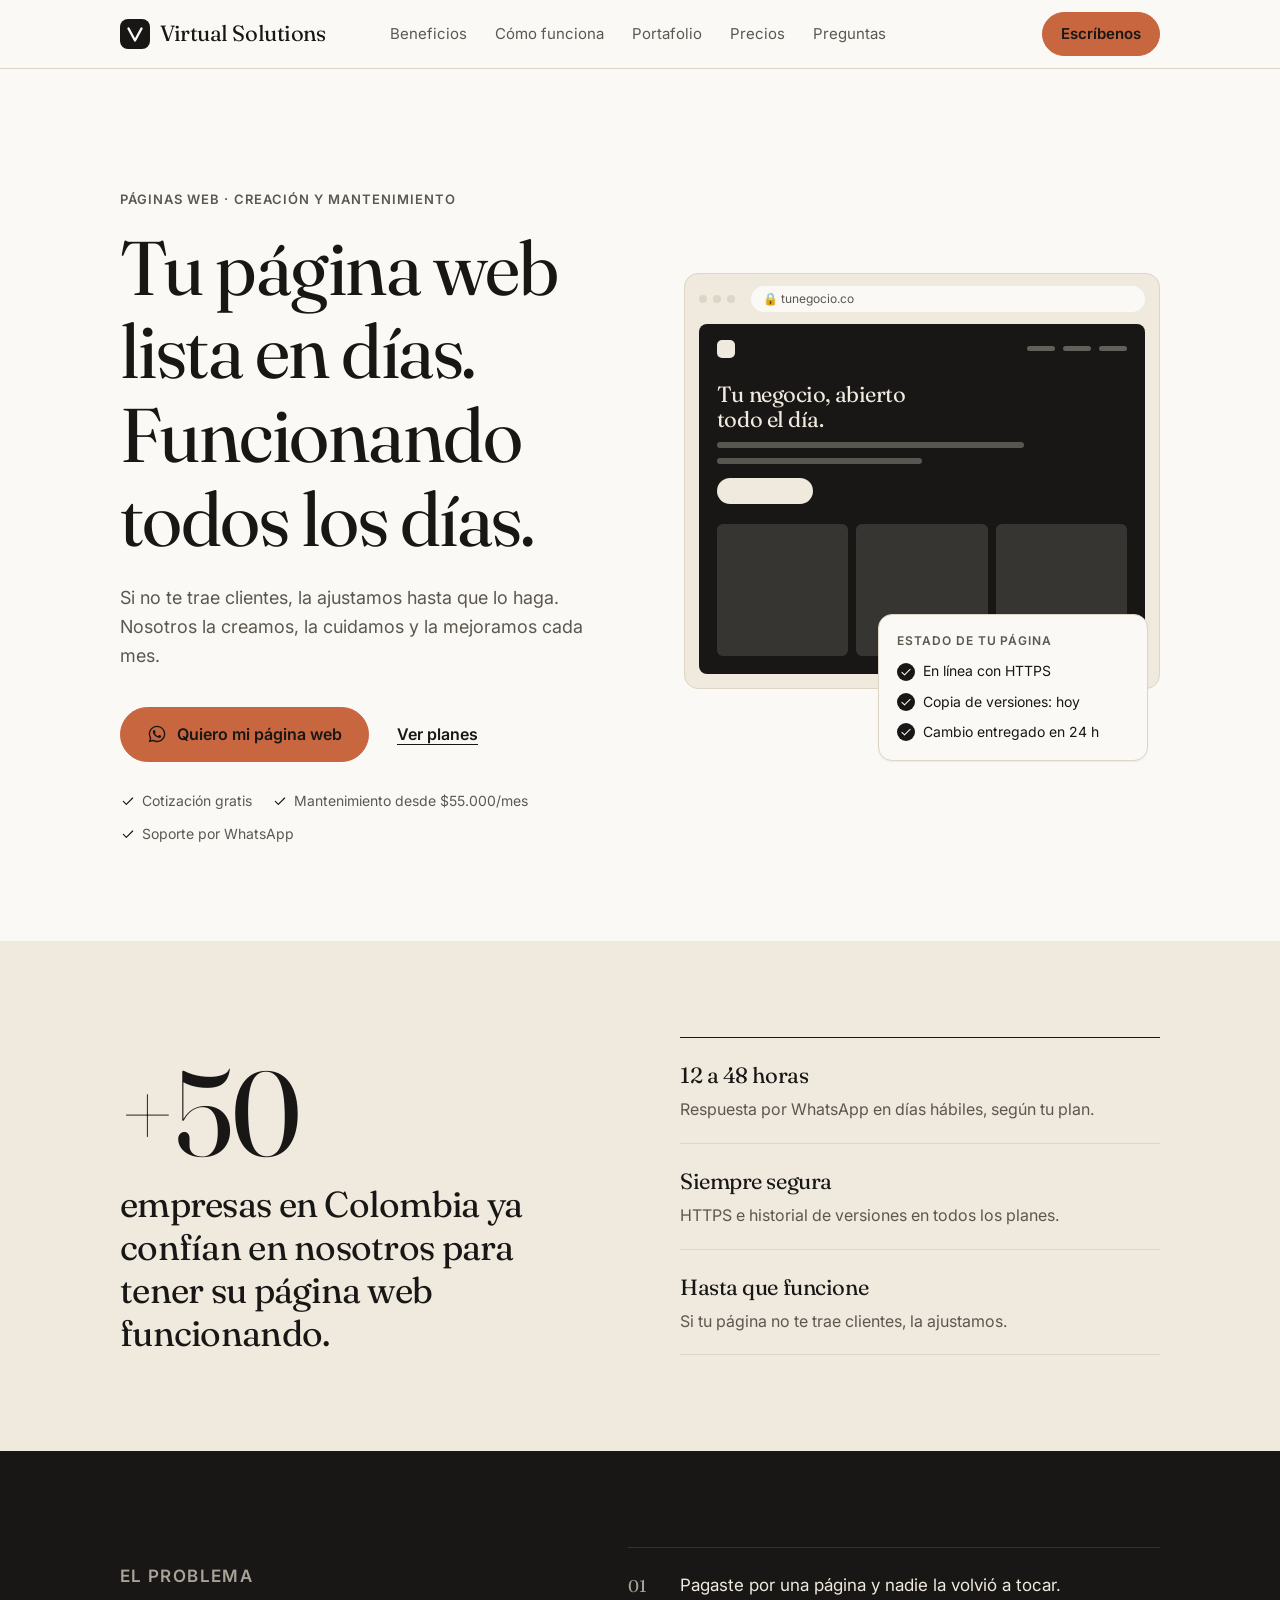
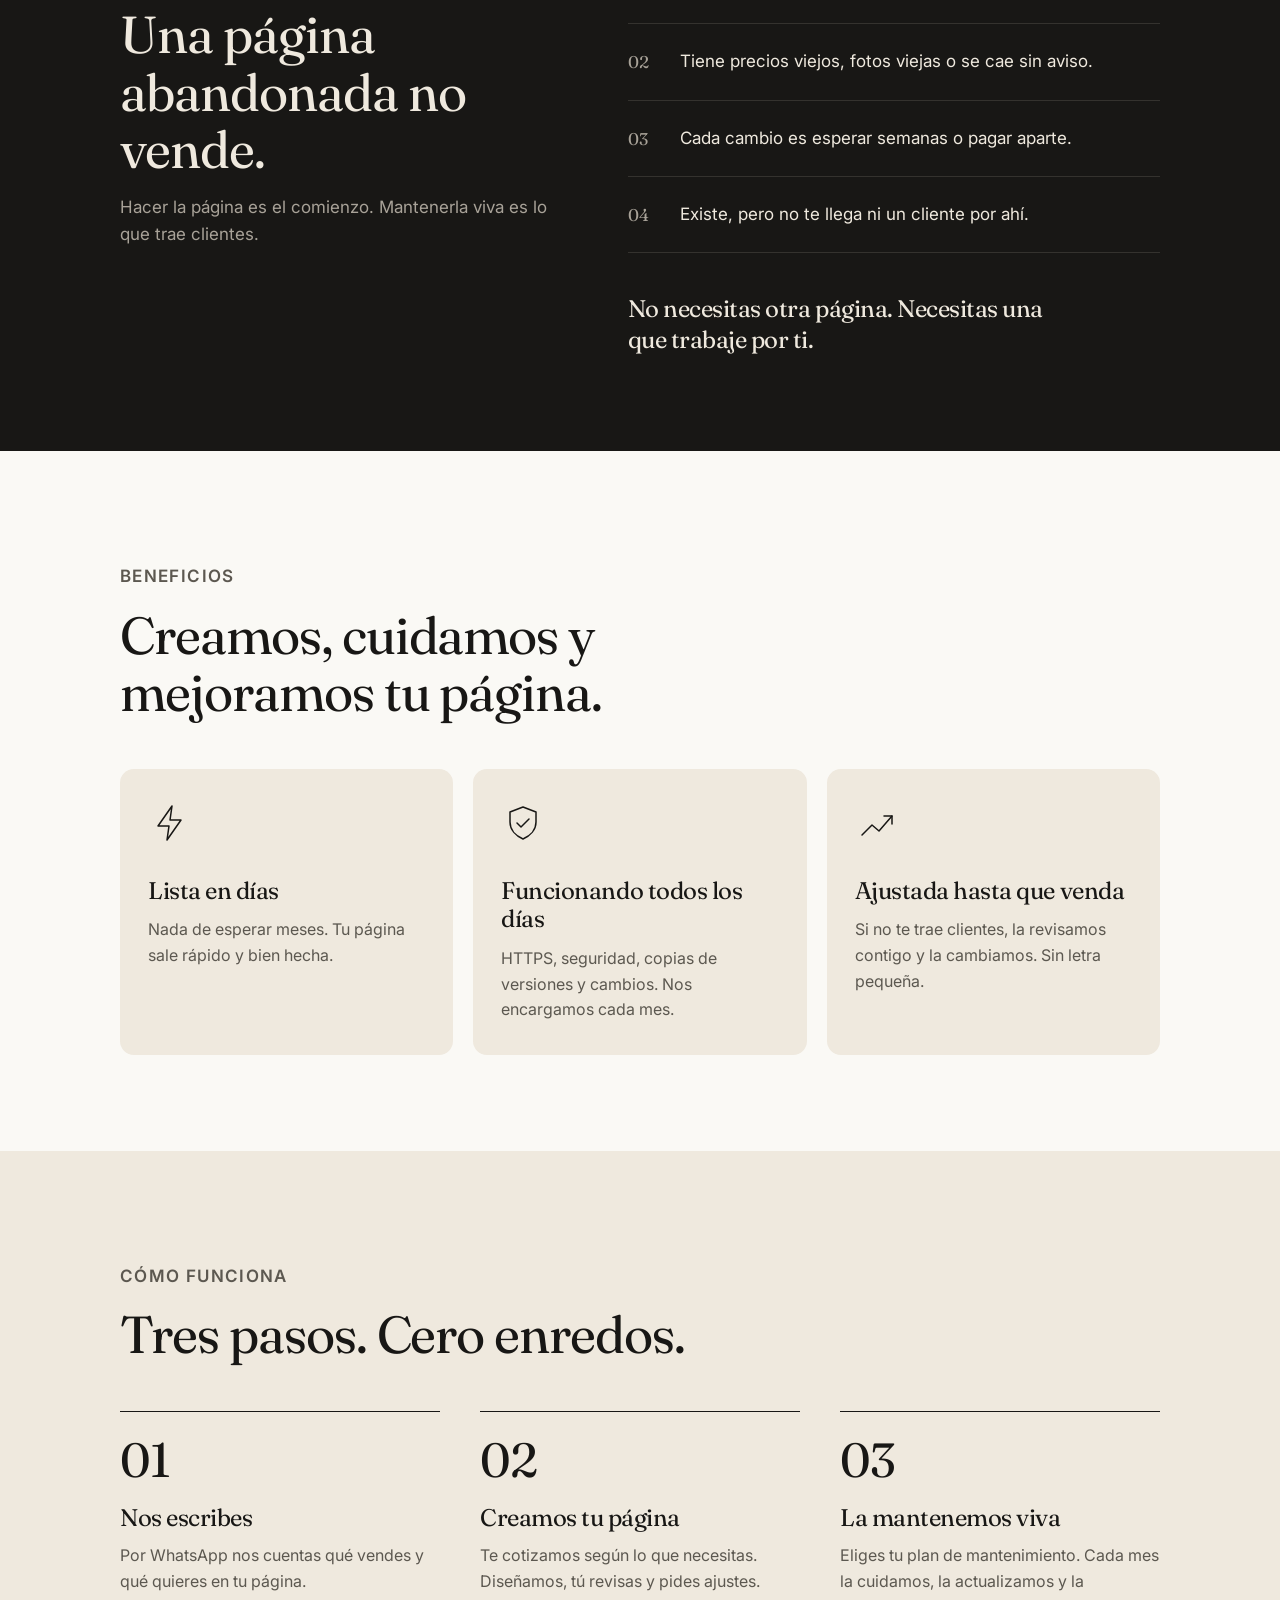
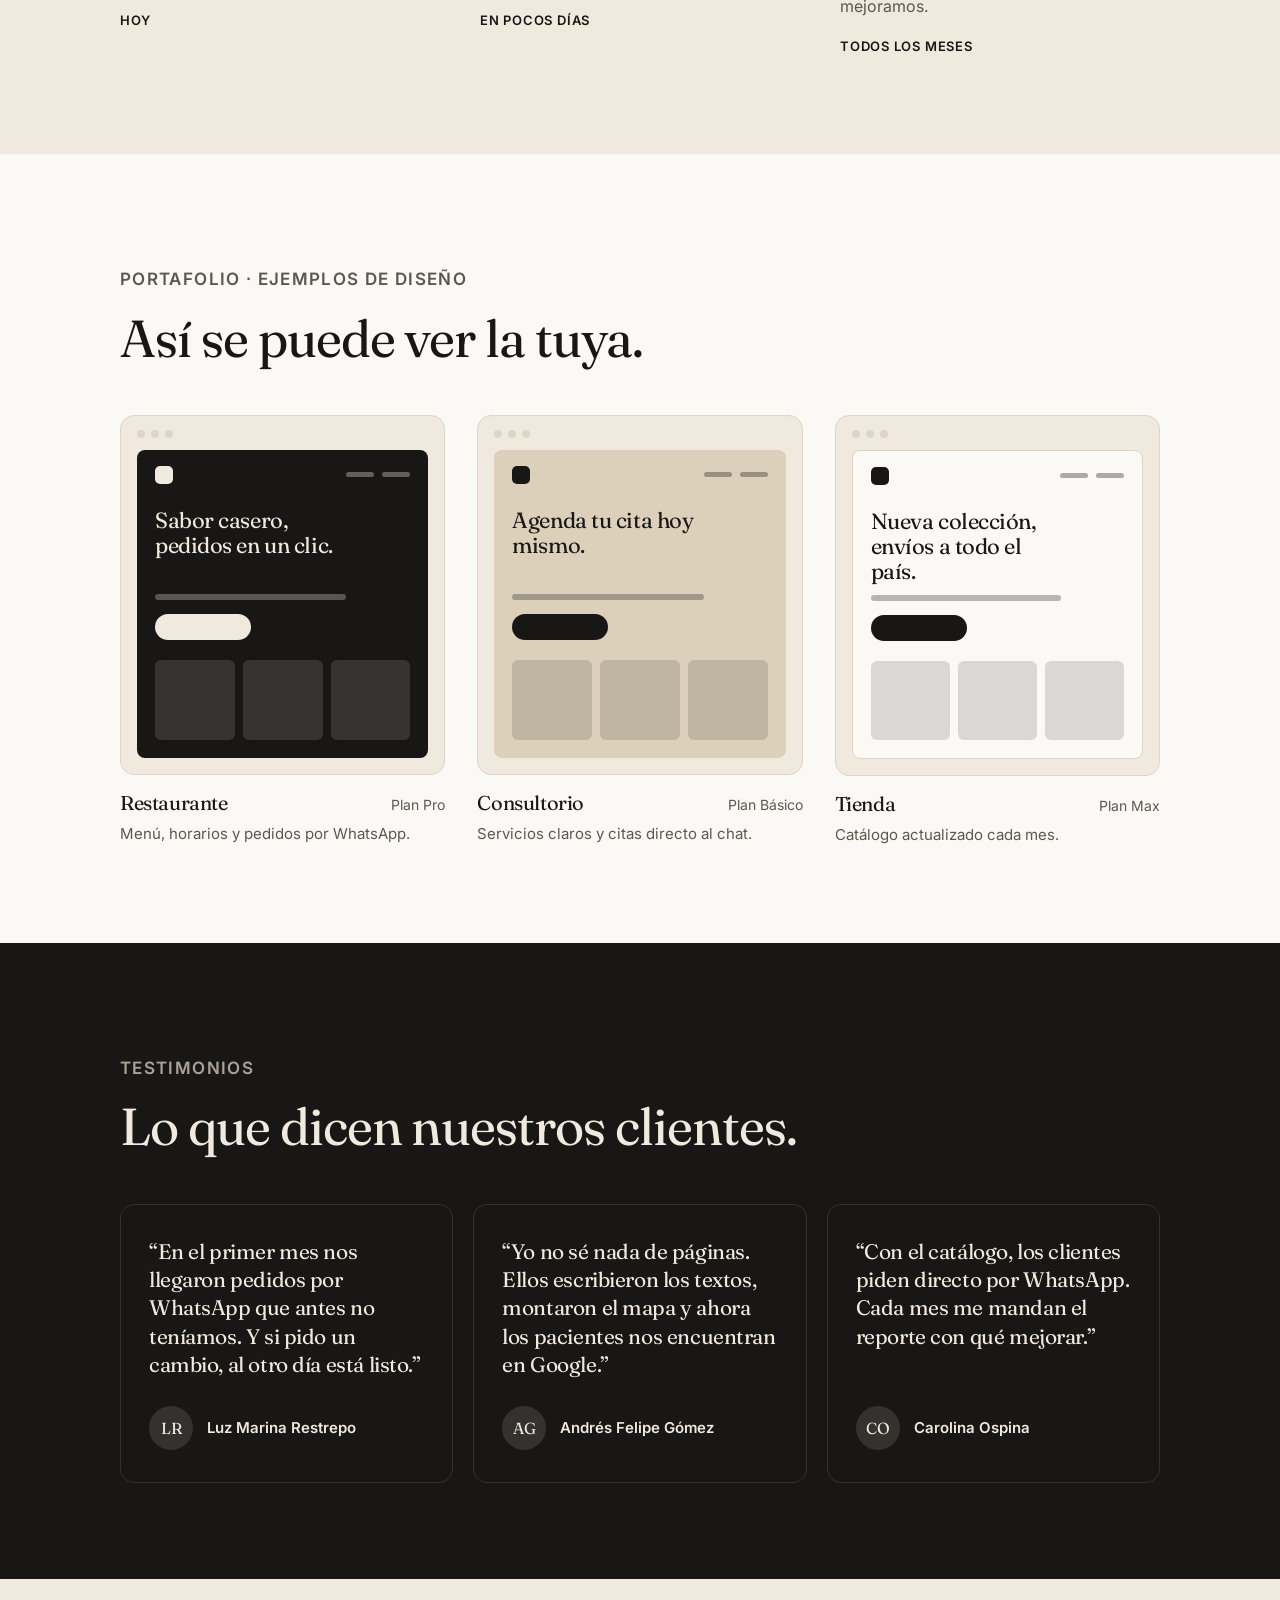
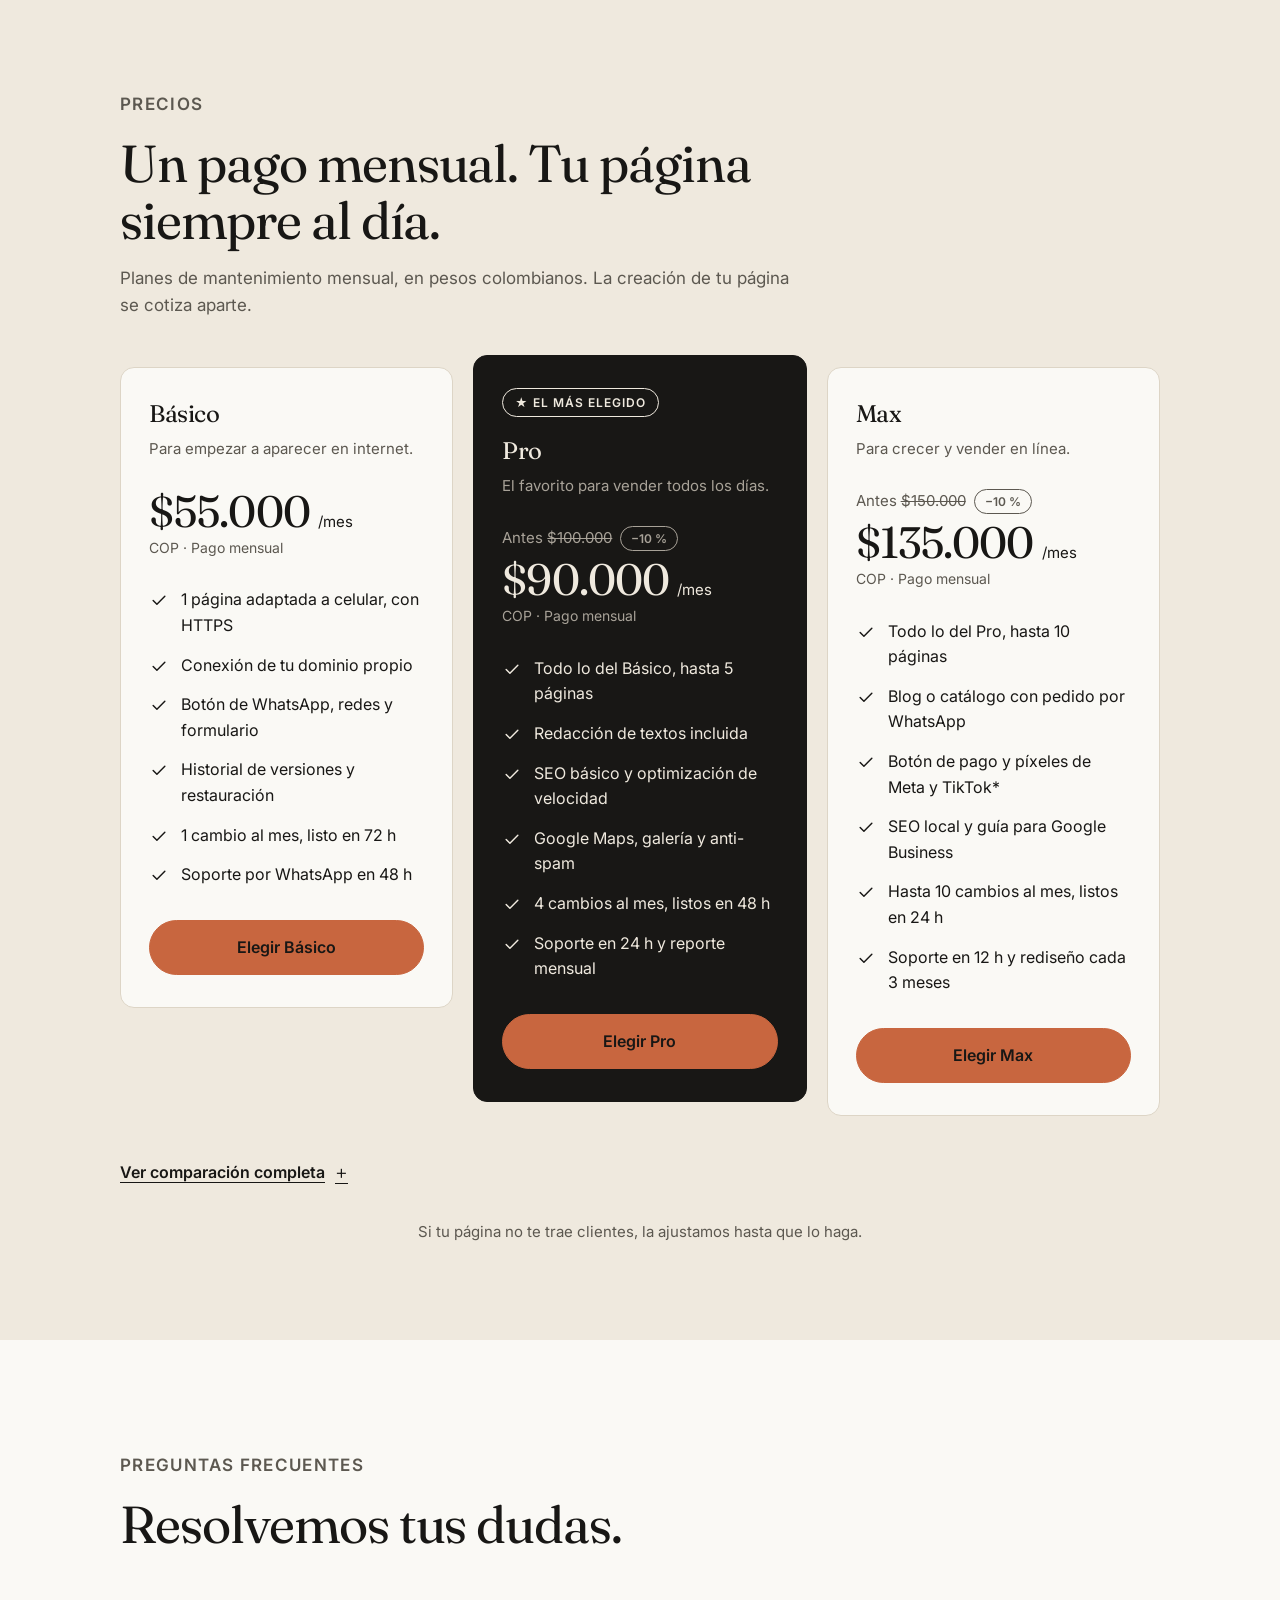
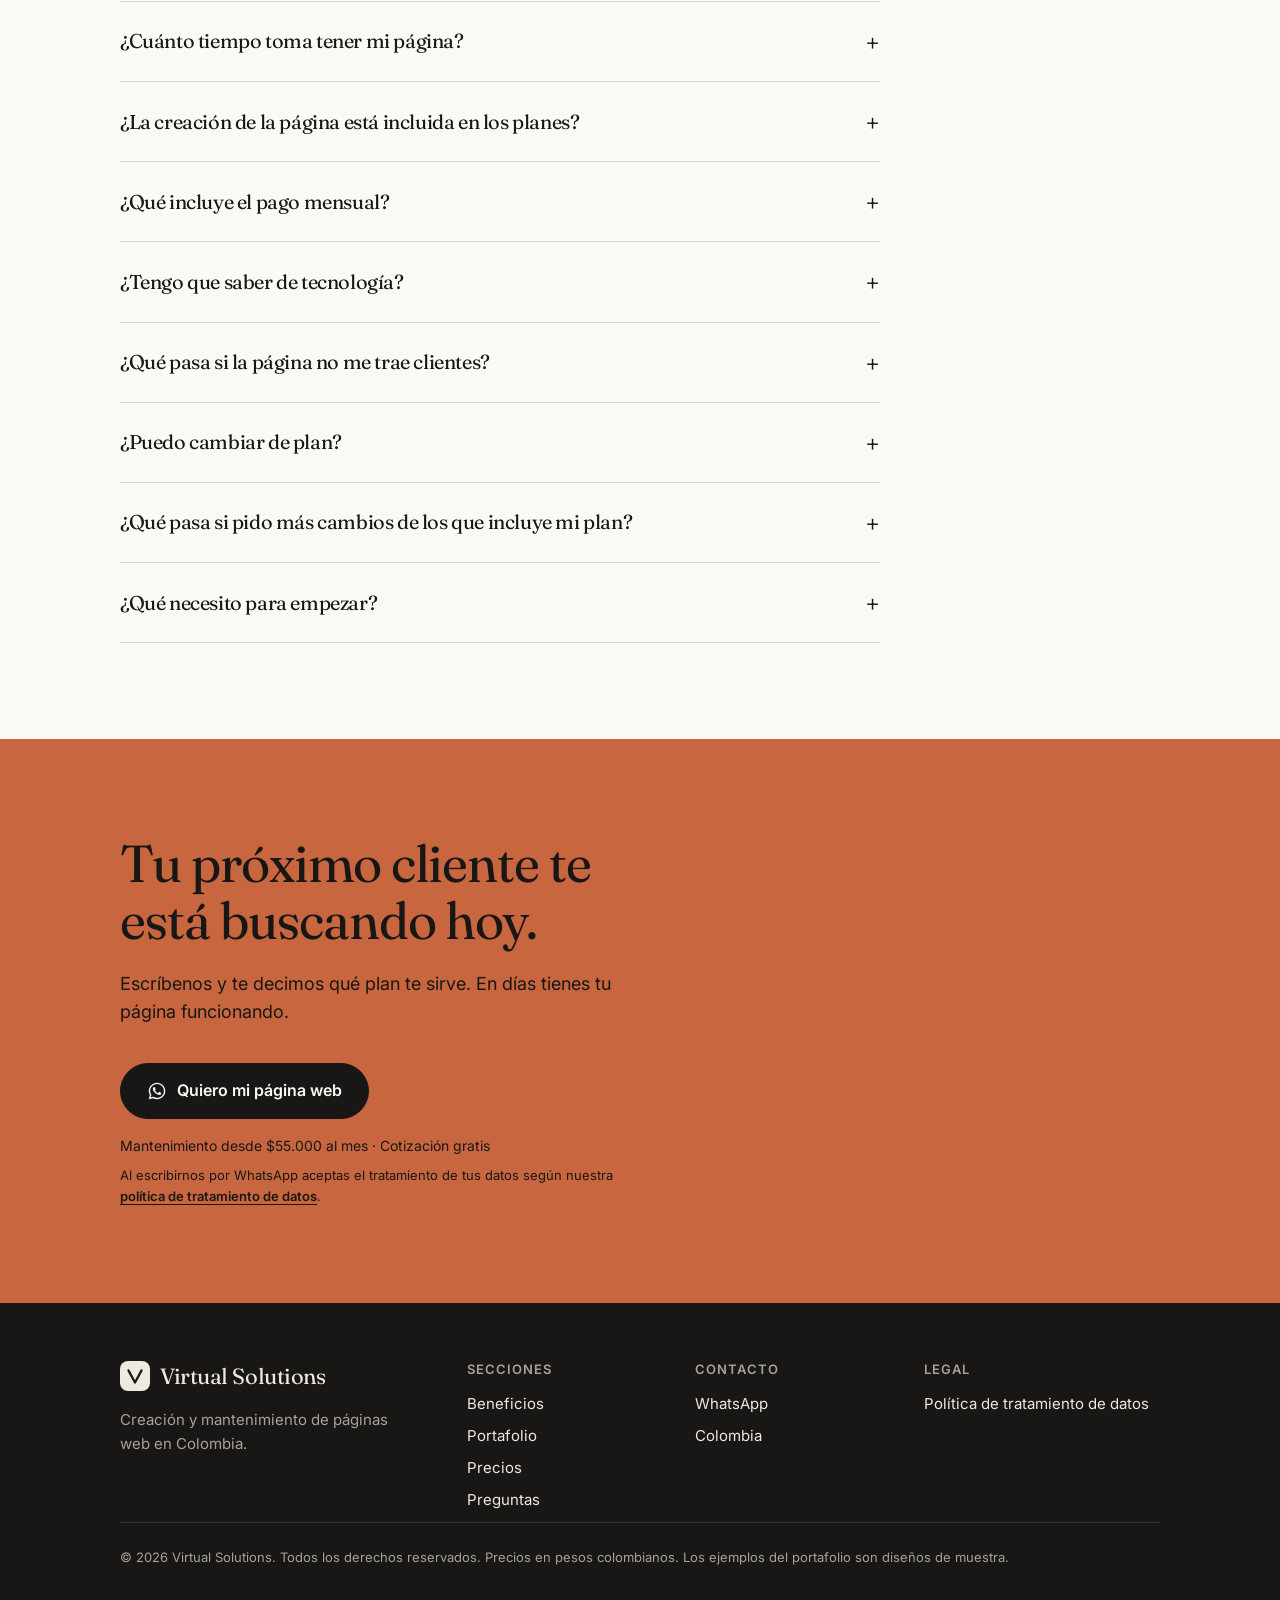
==== commit b000f22b: "Política de tratamiento de datos, aviso de privacidad visible y testimonios solo con nombre Co-Autho" ====
--- a/index.html
+++ b/index.html
@@ -246,7 +246,7 @@
     </section>
 
     <!-- ================= TESTIMONIOS ================= -->
-    <!-- TEMPORAL: testimonios y empresas ficticios. Reemplázalos por los reales antes de lanzar. -->
+    <!-- TEMPORAL: testimonios ficticios. Reemplázalos por los reales antes de lanzar. -->
     <section class="seccion banda-oscura" aria-labelledby="t-testimonios">
       <div class="contenedor">
         <div class="encabezado">
@@ -256,15 +256,15 @@
         <div class="testimonios">
           <figure class="testimonio">
             <blockquote>“En el primer mes nos llegaron pedidos por WhatsApp que antes no teníamos. Y si pido un cambio, al otro día está listo.”</blockquote>
-            <figcaption><span class="avatar" aria-hidden="true">LR</span><span><strong>Luz Marina Restrepo</strong>Panadería La Espiga Dorada · Bucaramanga</span></figcaption>
+            <figcaption><span class="avatar" aria-hidden="true">LR</span><span><strong>Luz Marina Restrepo</strong></span></figcaption>
           </figure>
           <figure class="testimonio">
             <blockquote>“Yo no sé nada de páginas. Ellos escribieron los textos, montaron el mapa y ahora los pacientes nos encuentran en Google.”</blockquote>
-            <figcaption><span class="avatar" aria-hidden="true">AG</span><span><strong>Andrés Felipe Gómez</strong>Clínica Dental Sonrisa Andina · Pereira</span></figcaption>
+            <figcaption><span class="avatar" aria-hidden="true">AG</span><span><strong>Andrés Felipe Gómez</strong></span></figcaption>
           </figure>
           <figure class="testimonio">
             <blockquote>“Con el catálogo, los clientes piden directo por WhatsApp. Cada mes me mandan el reporte con qué mejorar.”</blockquote>
-            <figcaption><span class="avatar" aria-hidden="true">CO</span><span><strong>Carolina Ospina</strong>Ferretería El Roble · Manizales</span></figcaption>
+            <figcaption><span class="avatar" aria-hidden="true">CO</span><span><strong>Carolina Ospina</strong></span></figcaption>
           </figure>
         </div>
       </div>
@@ -425,6 +425,7 @@
           Quiero mi página web
         </a>
         <p class="nota">Mantenimiento desde $55.000 al mes · Cotización gratis</p>
+        <p class="nota aviso">Al escribirnos por WhatsApp aceptas el tratamiento de tus datos según nuestra <a href="politica-datos.html">política de tratamiento de datos</a>.</p>
       </div>
     </section>
 
@@ -454,8 +455,14 @@
             <li>Colombia</li>
           </ul>
         </div>
-      </div>
-      <p class="pie-legal">© 2026 Virtual Solutions. Todos los derechos reservados.</p>
+        <div>
+          <h4>Legal</h4>
+          <ul>
+            <li><a href="politica-datos.html">Política de tratamiento de datos</a></li>
+          </ul>
+        </div>
+      </div>
+      <p class="pie-legal">© 2026 Virtual Solutions. Todos los derechos reservados. Precios en pesos colombianos. Los ejemplos del portafolio son diseños de muestra.</p>
     </div>
   </footer>
 
--- a/styles.css
+++ b/styles.css
@@ -454,7 +454,7 @@
   .boton-bloque { width: auto; }
   .portafolio { grid-template-columns: 1fr 1fr; }
   .testimonios { grid-template-columns: 1fr 1fr; }
-  .pie-grid { grid-template-columns: 2fr 1fr 1fr; }
+  .pie-grid { grid-template-columns: 1.6fr 1fr 1fr 1.2fr; }
 }
 
 @media (min-width: 900px) {
@@ -689,3 +689,29 @@
   .confianza { grid-template-columns: 1fr 1fr; gap: 80px; align-items: end; }
 }
 .maqueta .ms-titulo { min-height: 3.45em; }
+
+/* ---------- Aviso de datos ---------- */
+.final .aviso { margin-top: 8px; max-width: 520px; font-size: .8125rem; }
+.final .aviso a { font-weight: 600; text-underline-offset: 3px; }
+
+/* ---------- Página legal ---------- */
+.legal { max-width: 760px; }
+.legal h1 { font-size: clamp(2.25rem, 7vw, 3.5rem); }
+.legal .vigencia { margin-top: 16px; color: var(--texto-suave); font-size: .9375rem; }
+.legal h2 { font-size: 1.625rem; margin: 56px 0 16px; }
+.legal p, .legal li { color: var(--texto); }
+.legal p + p { margin-top: 12px; }
+.legal ul, .legal ol { margin: 12px 0 0; padding-left: 22px; display: grid; gap: 8px; }
+.legal .ficha {
+  margin-top: 16px;
+  border: 1px solid var(--linea);
+  border-radius: var(--radio);
+  background: var(--beige);
+  padding: 20px 22px;
+  display: grid;
+  gap: 6px;
+}
+.pendiente { background: var(--beige); border-bottom: 1px dashed var(--texto-suave); padding: 0 4px; }
+.ficha .pendiente { background: var(--crema); }
+.volver { font-size: .9375rem; }
+.pie .pie-legal { max-width: none; }
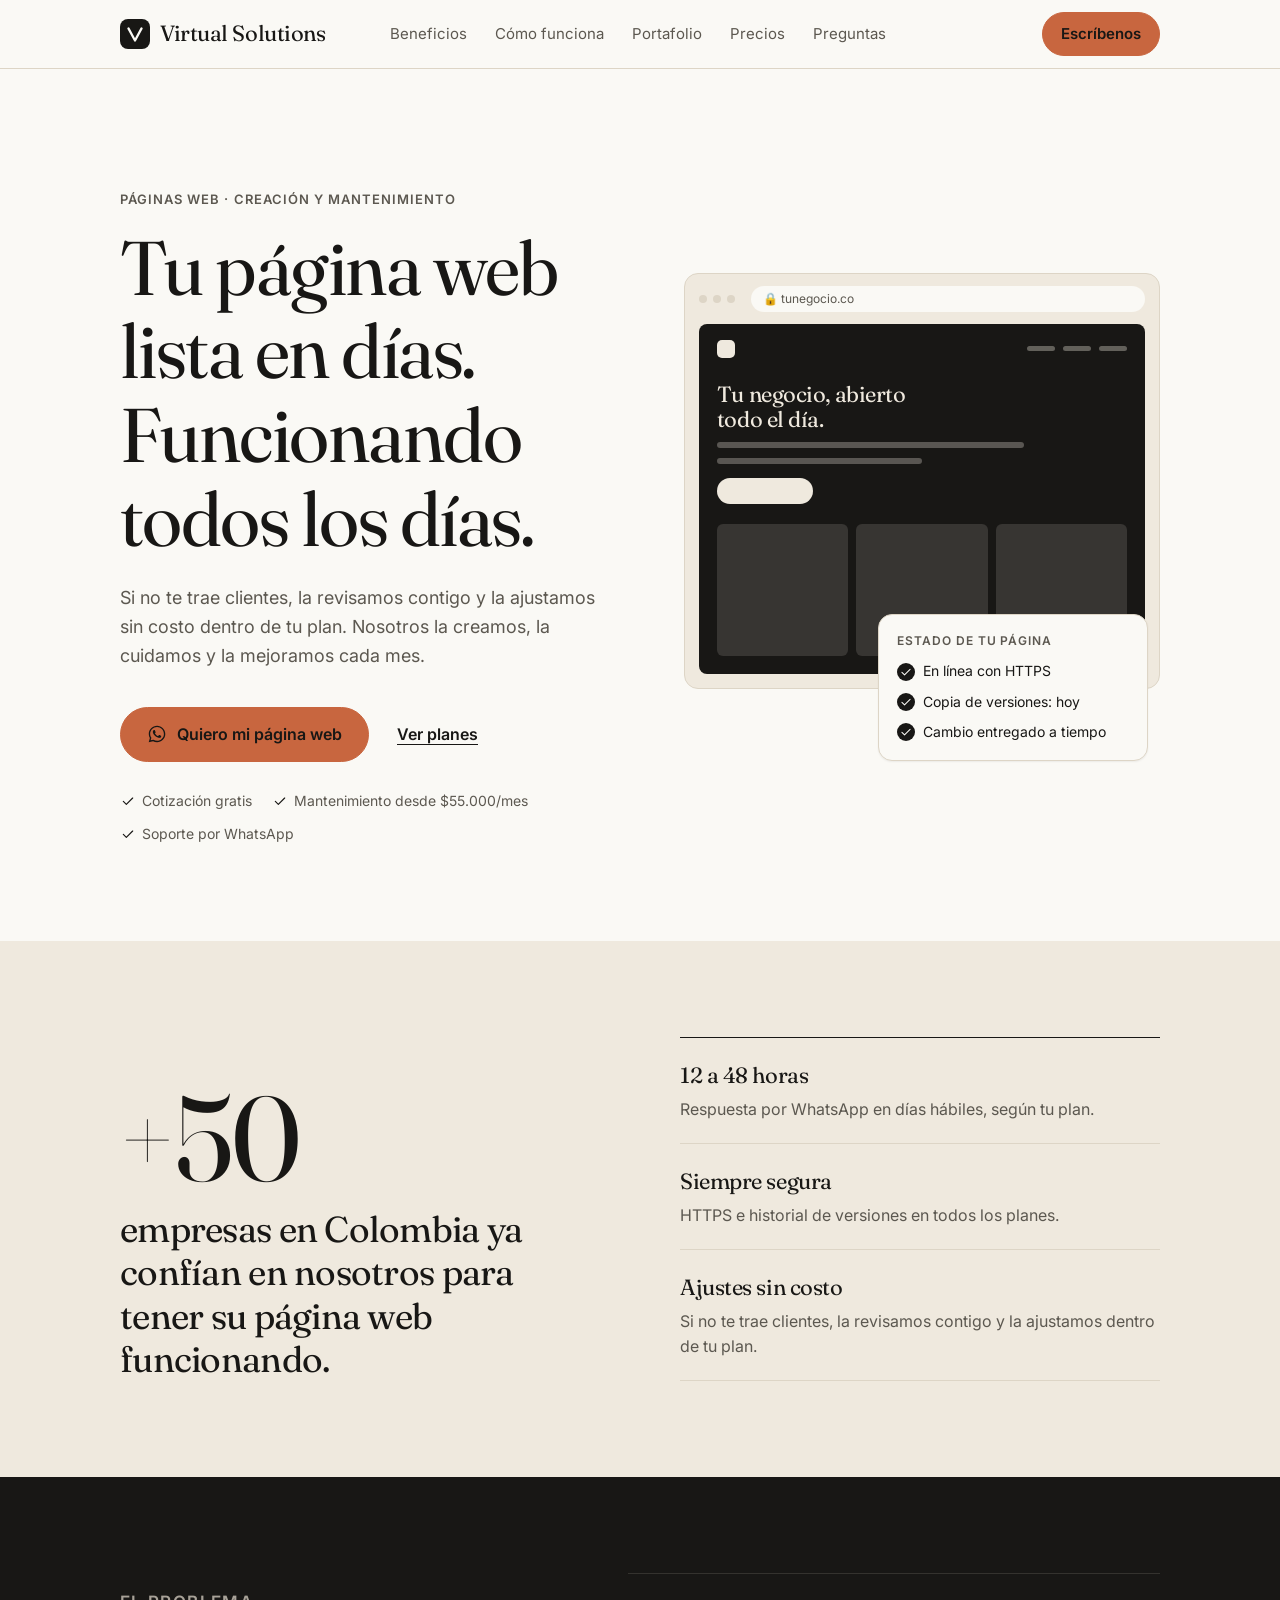
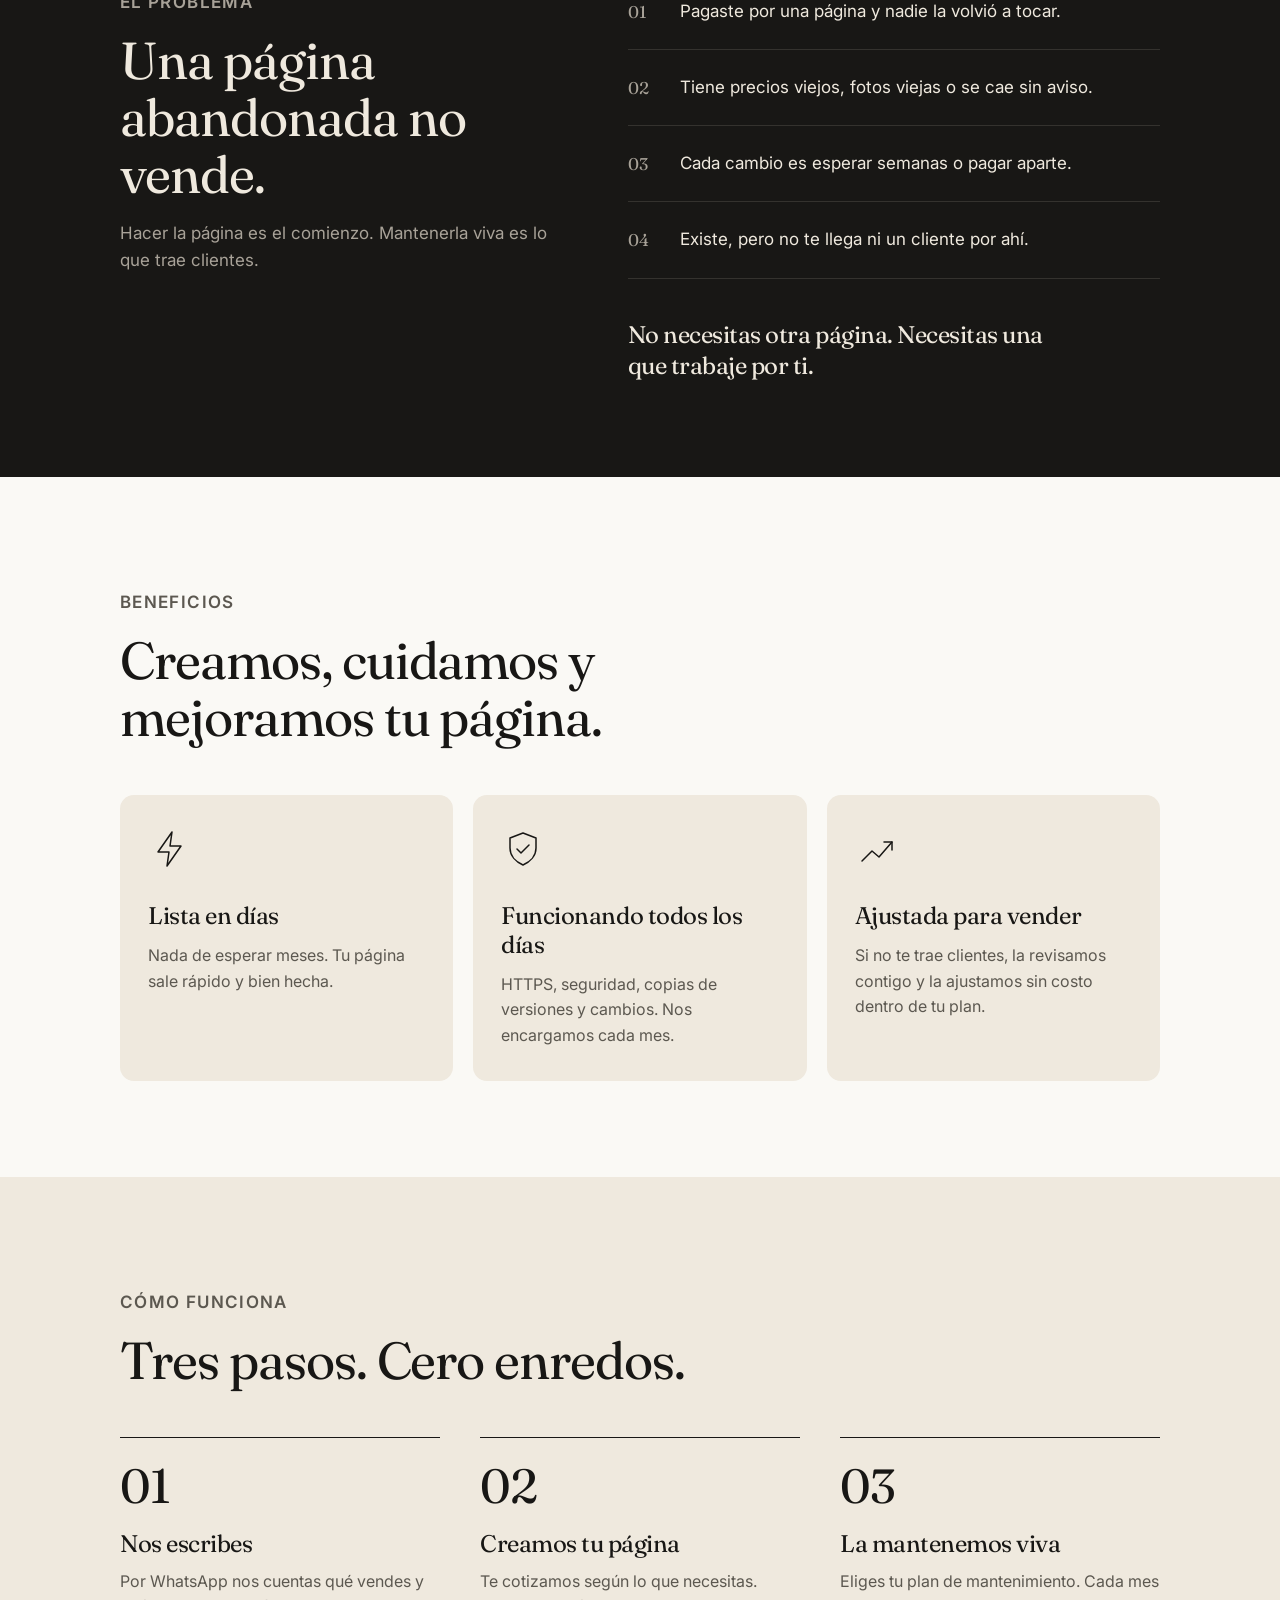
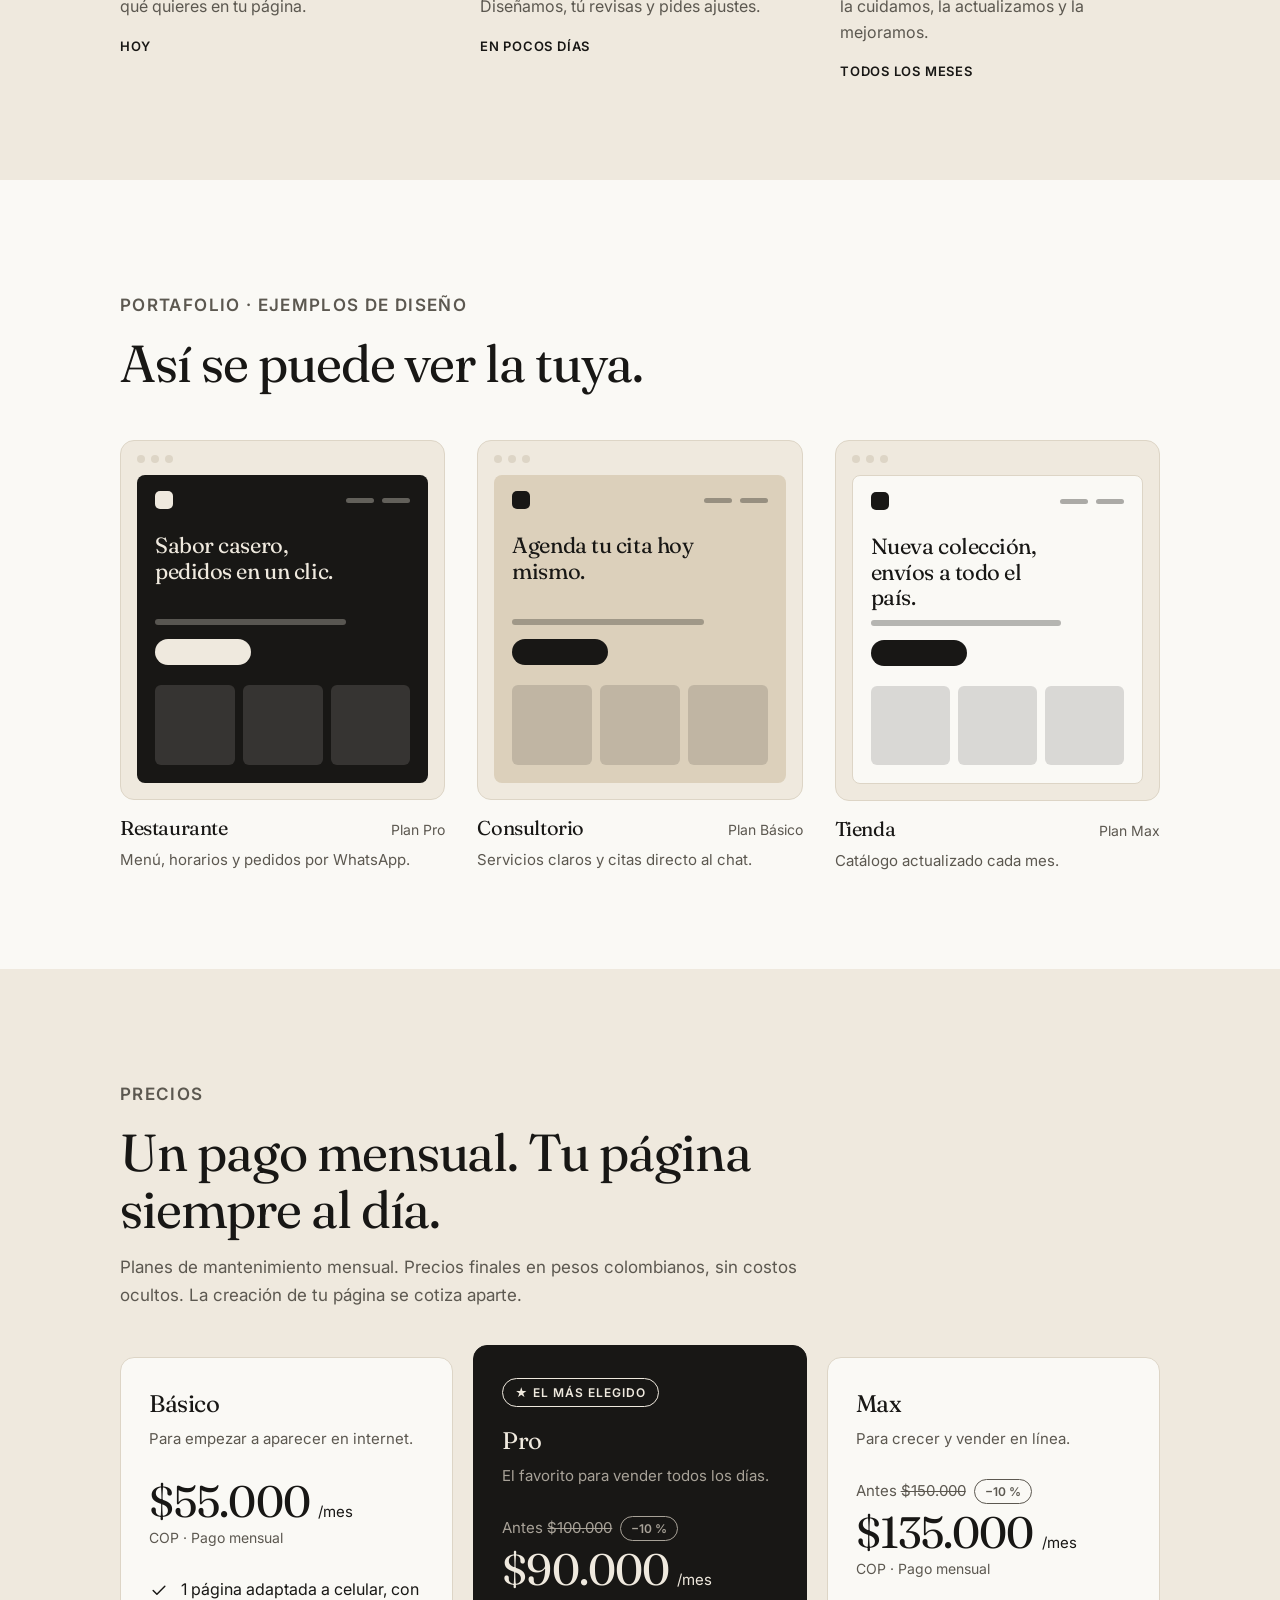
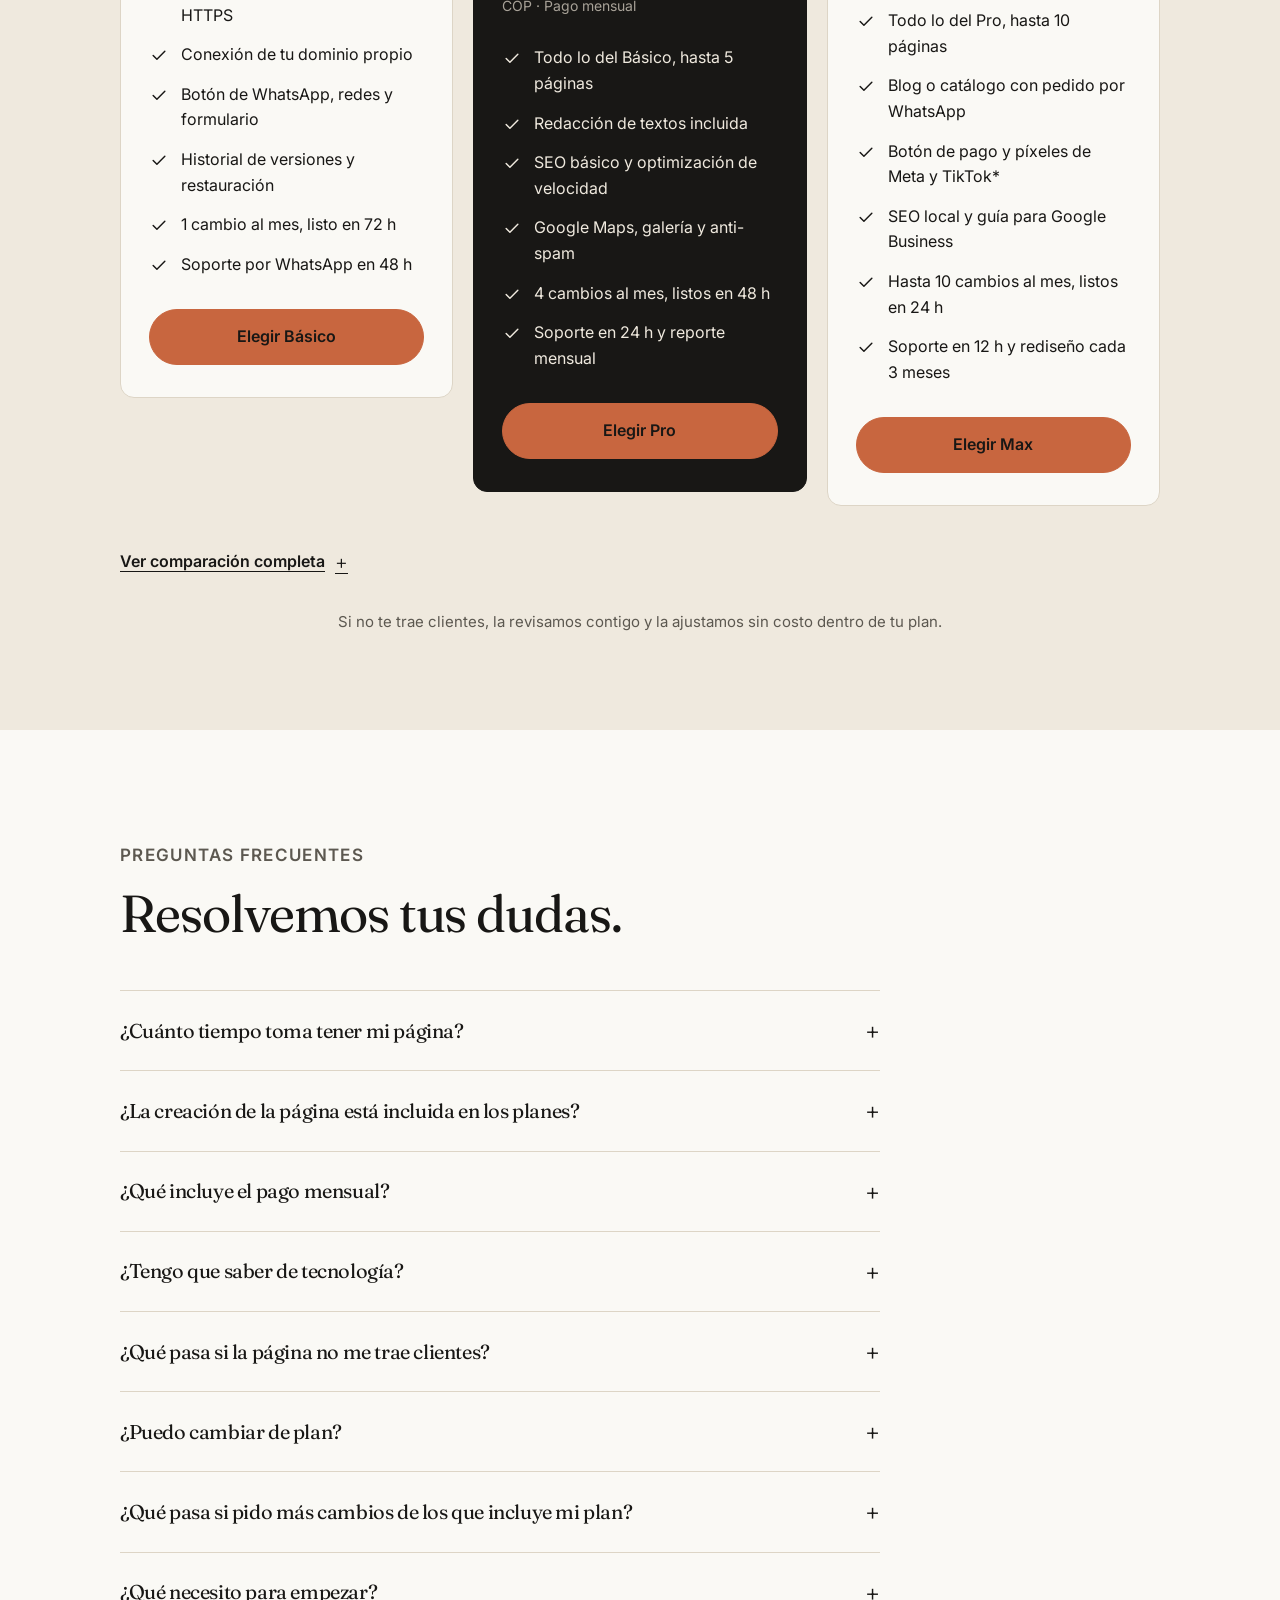
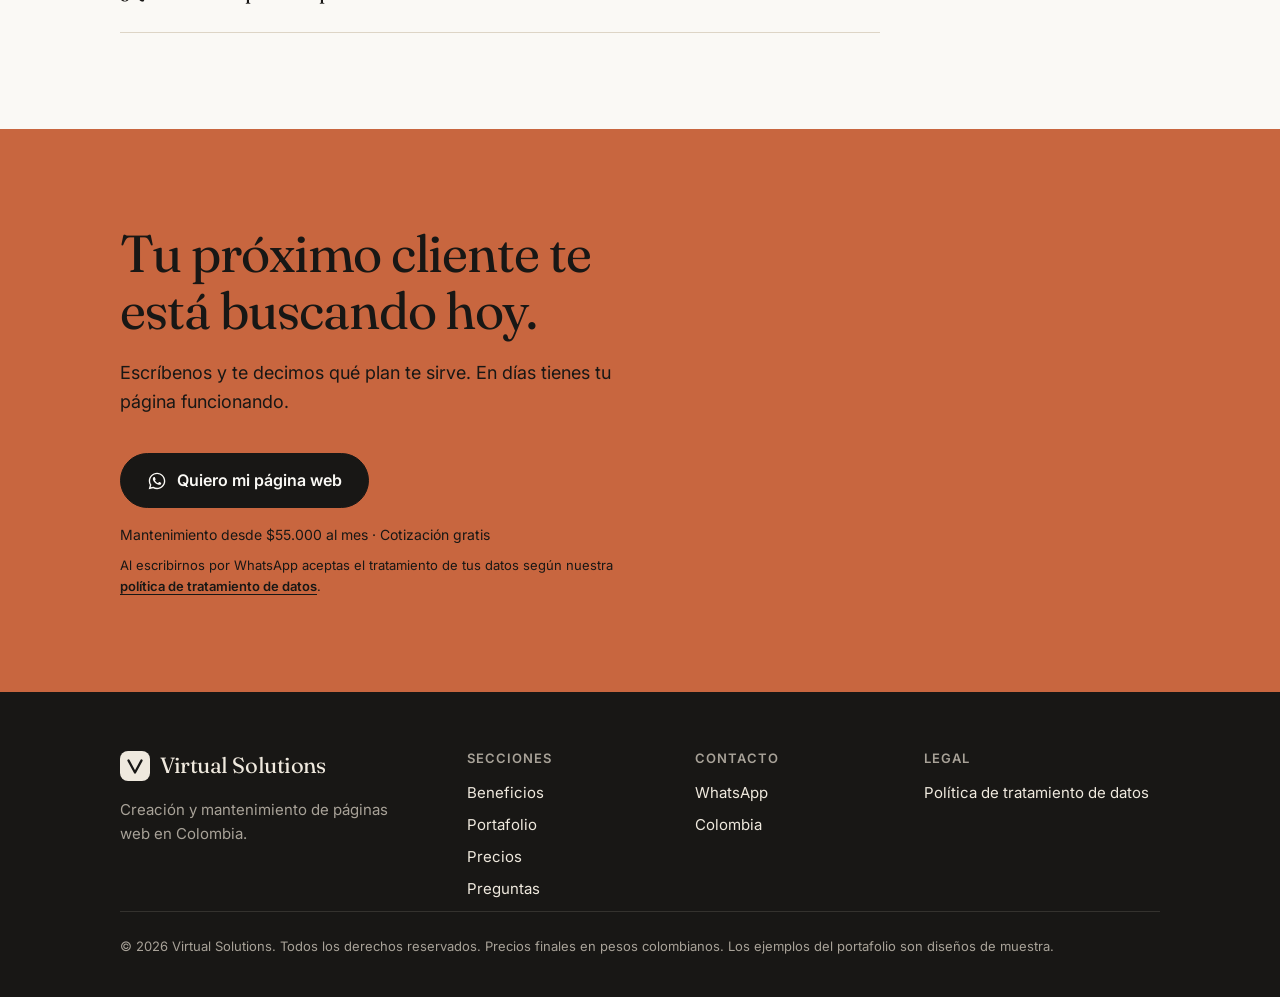
==== commit ec8af61f: "Elimina testimonios, ajusta la promesa (sin costo dentro del plan) y aclara precios finales Co-Autho" ====
--- a/index.html
+++ b/index.html
@@ -4,12 +4,12 @@
   <meta charset="utf-8">
   <meta name="viewport" content="width=device-width, initial-scale=1">
   <title>Virtual Solutions · Páginas web con mantenimiento mensual</title>
-  <meta name="description" content="Tu página web lista en días y funcionando todos los días. Creación a tu medida y mantenimiento mensual desde $55.000. Si no te trae clientes, la ajustamos.">
+  <meta name="description" content="Tu página web lista en días y funcionando todos los días. Creación a tu medida y mantenimiento mensual desde $55.000. Si no te trae clientes, la revisamos contigo y la ajustamos sin costo dentro de tu plan.">
   <meta name="theme-color" content="#faf9f5">
   <link rel="icon" href="data:image/svg+xml,%3Csvg xmlns='http://www.w3.org/2000/svg' viewBox='0 0 32 32'%3E%3Crect width='32' height='32' rx='8' fill='%23181715'/%3E%3Cpath d='M9 10l7 13 7-13' fill='none' stroke='%23faf9f5' stroke-width='2.4' stroke-linecap='round' stroke-linejoin='round'/%3E%3C/svg%3E">
 
   <meta property="og:title" content="Virtual Solutions · Tu página web lista en días, funcionando todos los días">
-  <meta property="og:description" content="Creación de páginas web a tu medida y mantenimiento desde $55.000 al mes. Si no te trae clientes, la ajustamos hasta que lo haga.">
+  <meta property="og:description" content="Creación de páginas web a tu medida y mantenimiento desde $55.000 al mes. Si no te trae clientes, la revisamos contigo y la ajustamos sin costo dentro de tu plan.">
   <meta property="og:type" content="website">
   <meta property="og:locale" content="es_CO">
 
@@ -53,7 +53,7 @@
         <div>
           <p class="antetitulo">Páginas web · Creación y mantenimiento</p>
           <h1>Tu página web lista en días. Funcionando todos los días.</h1>
-          <p class="lead">Si no te trae clientes, la ajustamos hasta que lo haga. Nosotros la creamos, la cuidamos y la mejoramos cada mes.</p>
+          <p class="lead">Si no te trae clientes, la revisamos contigo y la ajustamos sin costo dentro de tu plan. Nosotros la creamos, la cuidamos y la mejoramos cada mes.</p>
           <div class="heroe-acciones">
             <a class="boton boton-bloque" href="https://wa.me/573016631593?text=Hola%2C%20vi%20su%20p%C3%A1gina%20web%20y%20quiero%20m%C3%A1s%20informaci%C3%B3n.%0A%0AMi%20nombre%20es%3A%20%0AMi%20negocio%20es%3A%20%0AMe%20interesa%3A%20crear%20mi%20p%C3%A1gina%20%2F%20mantenimiento%20%2F%20ambos" target="_blank" rel="noopener">
               <svg aria-hidden="true"><use href="#i-whatsapp"/></svg>
@@ -84,7 +84,7 @@
             <ul>
               <li><svg><use href="#i-check"/></svg>En línea con HTTPS</li>
               <li><svg><use href="#i-check"/></svg>Copia de versiones: hoy</li>
-              <li><svg><use href="#i-check"/></svg>Cambio entregado en 24&nbsp;h</li>
+              <li><svg><use href="#i-check"/></svg>Cambio entregado a tiempo</li>
             </ul>
           </div>
         </div>
@@ -109,8 +109,8 @@
             <span>HTTPS e historial de versiones en todos los planes.</span>
           </li>
           <li>
-            <strong>Hasta que funcione</strong>
-            <span>Si tu página no te trae clientes, la ajustamos.</span>
+            <strong>Ajustes sin costo</strong>
+            <span>Si no te trae clientes, la revisamos contigo y la ajustamos dentro de tu plan.</span>
           </li>
         </ul>
       </div>
@@ -156,8 +156,8 @@
           </article>
           <article class="tarjeta">
             <svg class="icono" viewBox="0 0 44 44" aria-hidden="true" fill="none" stroke="currentColor" stroke-width="1.5"><path d="M7 34l10-10 7 6 13-15" stroke-linecap="round" stroke-linejoin="round"/><path d="M29 15h8v8" stroke-linecap="round" stroke-linejoin="round"/></svg>
-            <h3>Ajustada hasta que venda</h3>
-            <p>Si no te trae clientes, la revisamos contigo y la cambiamos. Sin letra pequeña.</p>
+            <h3>Ajustada para vender</h3>
+            <p>Si no te trae clientes, la revisamos contigo y la ajustamos sin costo dentro de tu plan.</p>
           </article>
         </div>
       </div>
@@ -245,38 +245,13 @@
       </div>
     </section>
 
-    <!-- ================= TESTIMONIOS ================= -->
-    <!-- TEMPORAL: testimonios ficticios. Reemplázalos por los reales antes de lanzar. -->
-    <section class="seccion banda-oscura" aria-labelledby="t-testimonios">
-      <div class="contenedor">
-        <div class="encabezado">
-          <p class="antetitulo">Testimonios</p>
-          <h2 id="t-testimonios">Lo que dicen nuestros clientes.</h2>
-        </div>
-        <div class="testimonios">
-          <figure class="testimonio">
-            <blockquote>“En el primer mes nos llegaron pedidos por WhatsApp que antes no teníamos. Y si pido un cambio, al otro día está listo.”</blockquote>
-            <figcaption><span class="avatar" aria-hidden="true">LR</span><span><strong>Luz Marina Restrepo</strong></span></figcaption>
-          </figure>
-          <figure class="testimonio">
-            <blockquote>“Yo no sé nada de páginas. Ellos escribieron los textos, montaron el mapa y ahora los pacientes nos encuentran en Google.”</blockquote>
-            <figcaption><span class="avatar" aria-hidden="true">AG</span><span><strong>Andrés Felipe Gómez</strong></span></figcaption>
-          </figure>
-          <figure class="testimonio">
-            <blockquote>“Con el catálogo, los clientes piden directo por WhatsApp. Cada mes me mandan el reporte con qué mejorar.”</blockquote>
-            <figcaption><span class="avatar" aria-hidden="true">CO</span><span><strong>Carolina Ospina</strong></span></figcaption>
-          </figure>
-        </div>
-      </div>
-    </section>
-
     <!-- ================= PRECIOS ================= -->
     <section class="seccion banda-beige" id="precios" aria-labelledby="t-precios">
       <div class="contenedor">
         <div class="encabezado">
           <p class="antetitulo">Precios</p>
           <h2 id="t-precios">Un pago mensual. Tu página siempre al día.</h2>
-          <p>Planes de mantenimiento mensual, en pesos colombianos. La creación de tu página se cotiza aparte.</p>
+          <p>Planes de mantenimiento mensual. Precios finales en pesos colombianos, sin costos ocultos. La creación de tu página se cotiza aparte.</p>
         </div>
         <div class="planes">
           <article class="plan">
@@ -367,7 +342,7 @@
           <p class="tabla-nota">* Se configura con las cuentas del cliente (Google Analytics, pasarela de pago, Meta y TikTok).</p>
         </details>
 
-        <p class="garantia">Si tu página no te trae clientes, la ajustamos hasta que lo haga.</p>
+        <p class="garantia">Si no te trae clientes, la revisamos contigo y la ajustamos sin costo dentro de tu plan.</p>
       </div>
     </section>
 
@@ -397,7 +372,7 @@
           </details>
           <details>
             <summary>¿Qué pasa si la página no me trae clientes?</summary>
-            <p>La revisamos contigo y la ajustamos: textos, fotos, secciones. Seguimos hasta que funcione.</p>
+            <p>La revisamos contigo y la ajustamos sin costo dentro de tu plan: textos, fotos y secciones, usando los cambios que incluye cada mes.</p>
           </details>
           <details>
             <summary>¿Puedo cambiar de plan?</summary>
@@ -462,7 +437,7 @@
           </ul>
         </div>
       </div>
-      <p class="pie-legal">© 2026 Virtual Solutions. Todos los derechos reservados. Precios en pesos colombianos. Los ejemplos del portafolio son diseños de muestra.</p>
+      <p class="pie-legal">© 2026 Virtual Solutions. Todos los derechos reservados. Precios finales en pesos colombianos. Los ejemplos del portafolio son diseños de muestra.</p>
     </div>
   </footer>
 
--- a/styles.css
+++ b/styles.css
@@ -281,46 +281,6 @@
 .proyecto-info p { font-size: .875rem; color: var(--texto-suave); text-align: right; }
 .proyecto-resultado { margin-top: 6px; font-size: .9375rem; color: var(--texto-suave); }
 
-/* ---------- Testimonios ---------- */
-.testimonios { display: grid; gap: 20px; }
-.testimonio {
-  margin: 0;
-  padding: 32px 28px;
-  border: 1px solid var(--linea-oscura);
-  border-radius: var(--radio);
-  display: flex;
-  flex-direction: column;
-  justify-content: space-between;
-  gap: 28px;
-}
-.testimonio blockquote {
-  margin: 0;
-  font-family: var(--serif);
-  font-size: 1.3125rem;
-  letter-spacing: -0.02em;
-  line-height: 1.35;
-}
-.testimonio figcaption {
-  display: flex;
-  align-items: center;
-  gap: 14px;
-  font-size: .9375rem;
-  color: var(--texto-oscuro-suave);
-}
-.avatar {
-  flex: none;
-  width: 44px;
-  height: 44px;
-  border-radius: 50%;
-  display: grid;
-  place-items: center;
-  background: var(--linea-oscura);
-  color: var(--texto-oscuro);
-  font-family: var(--serif);
-  font-size: 1rem;
-}
-.testimonio figcaption strong { display: block; color: var(--texto-oscuro); font-weight: 600; }
-
 /* ---------- Precios ---------- */
 .planes { display: grid; gap: 20px; align-items: start; }
 .plan {
@@ -453,7 +413,6 @@
   .heroe-acciones { flex-direction: row; align-items: center; gap: 28px; }
   .boton-bloque { width: auto; }
   .portafolio { grid-template-columns: 1fr 1fr; }
-  .testimonios { grid-template-columns: 1fr 1fr; }
   .pie-grid { grid-template-columns: 1.6fr 1fr 1fr 1.2fr; }
 }
 
@@ -477,7 +436,6 @@
   .pasos,
   .planes { grid-template-columns: repeat(3, 1fr); }
   .portafolio { grid-template-columns: repeat(3, 1fr); }
-  .testimonios { grid-template-columns: repeat(3, 1fr); }
   .plan-destacado { transform: translateY(-12px); }
   .flotante { display: none; }
 }
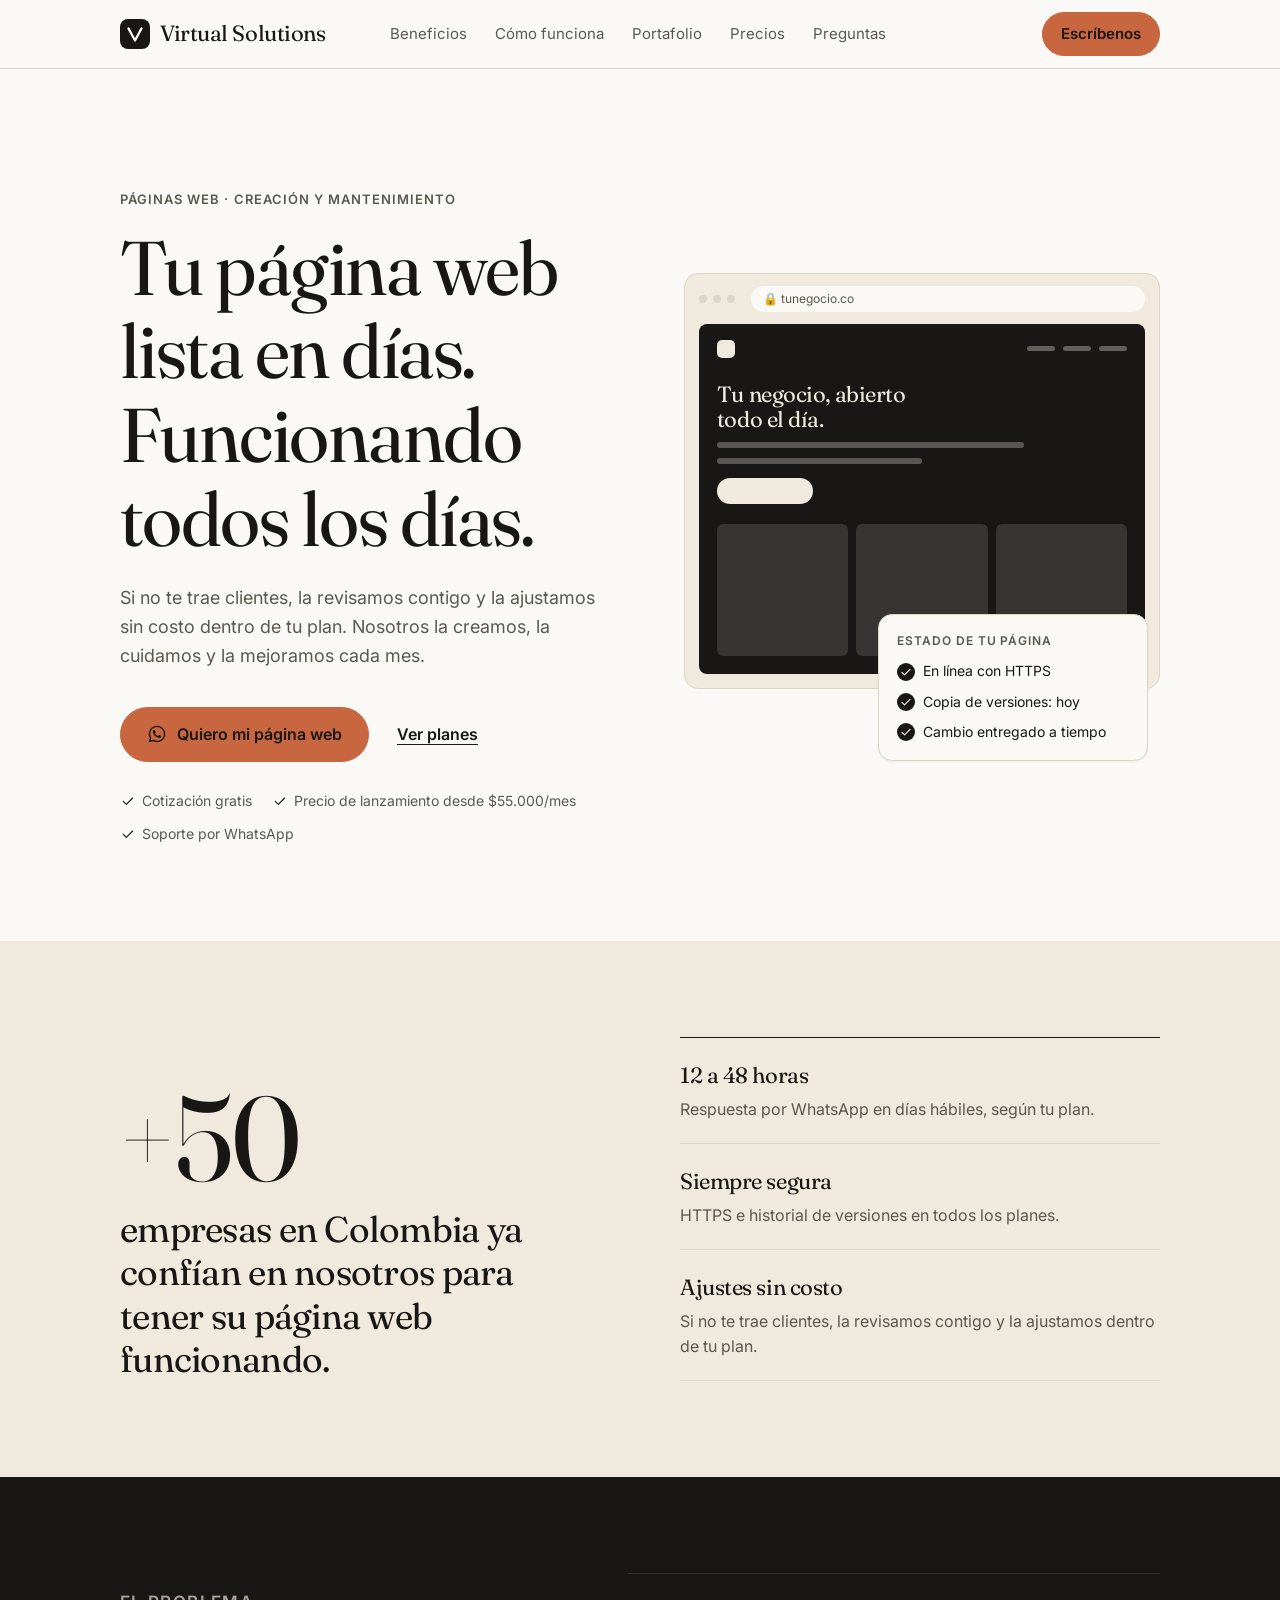
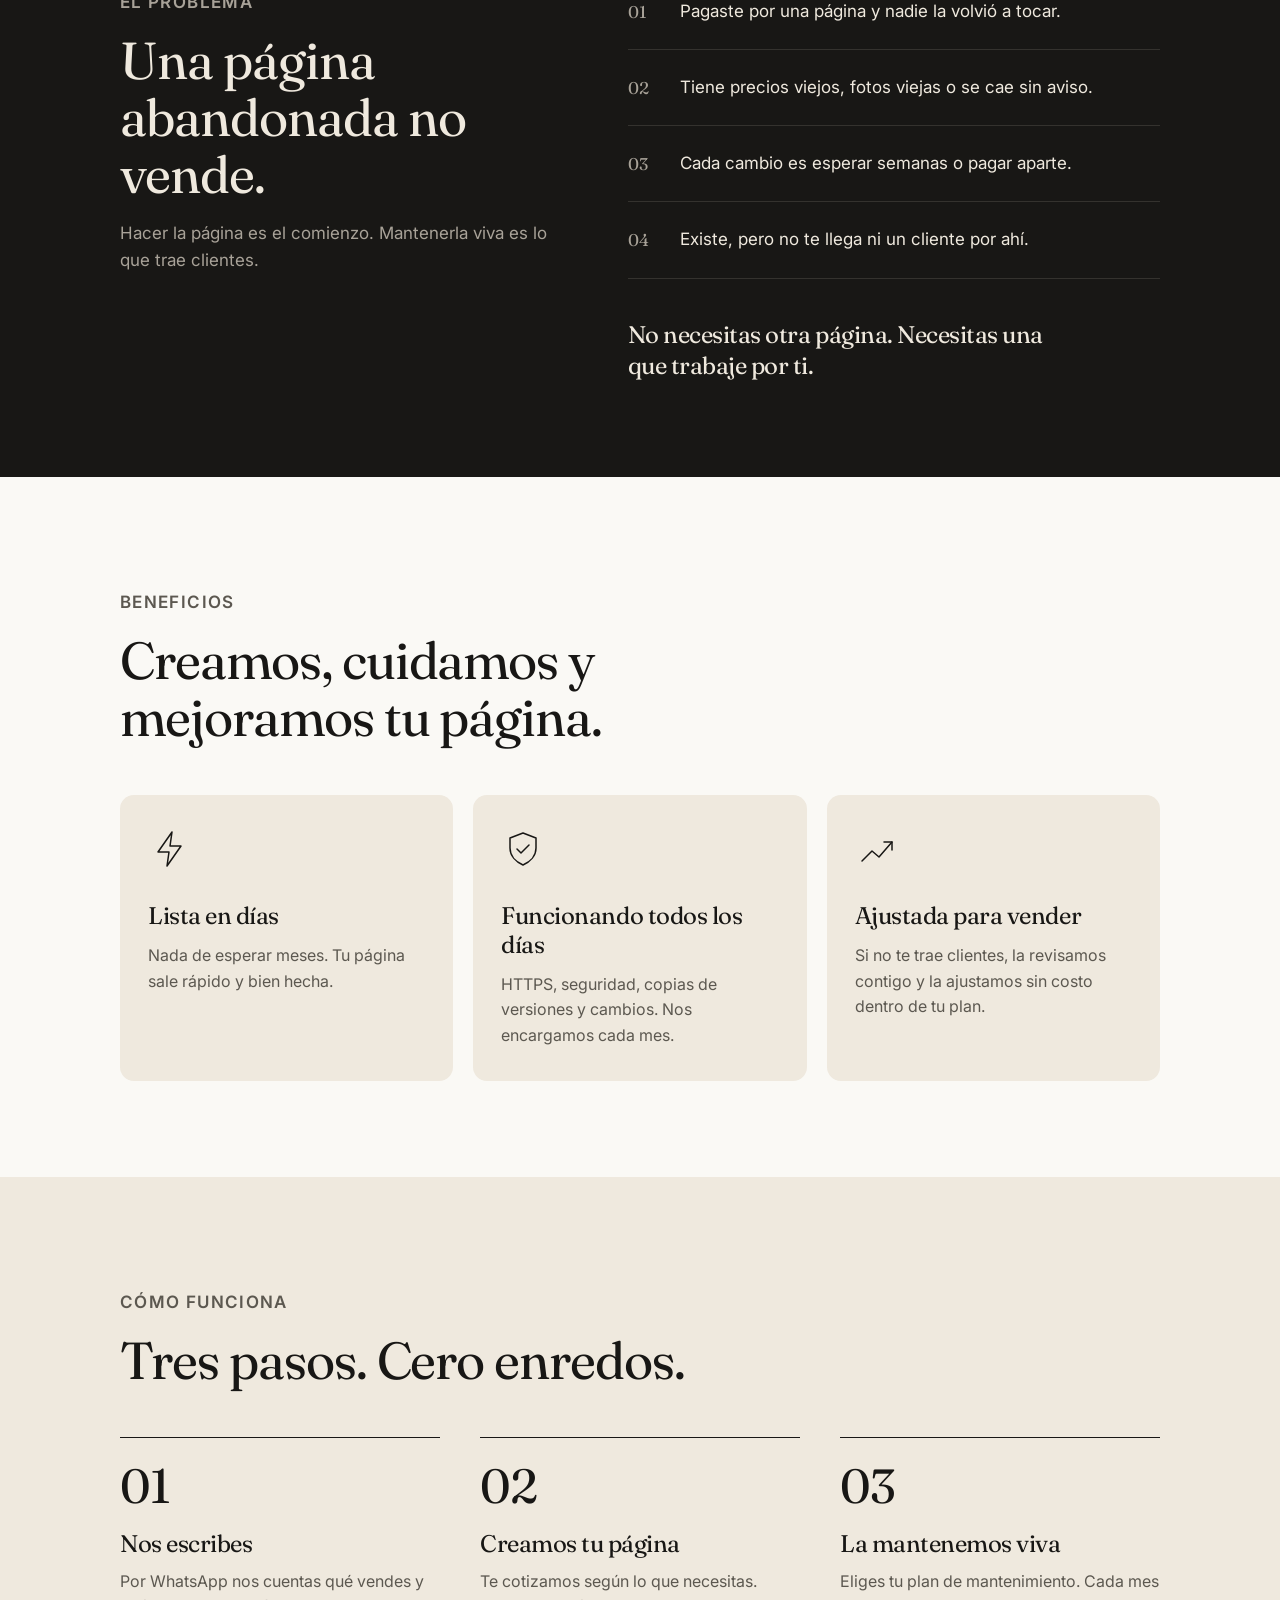
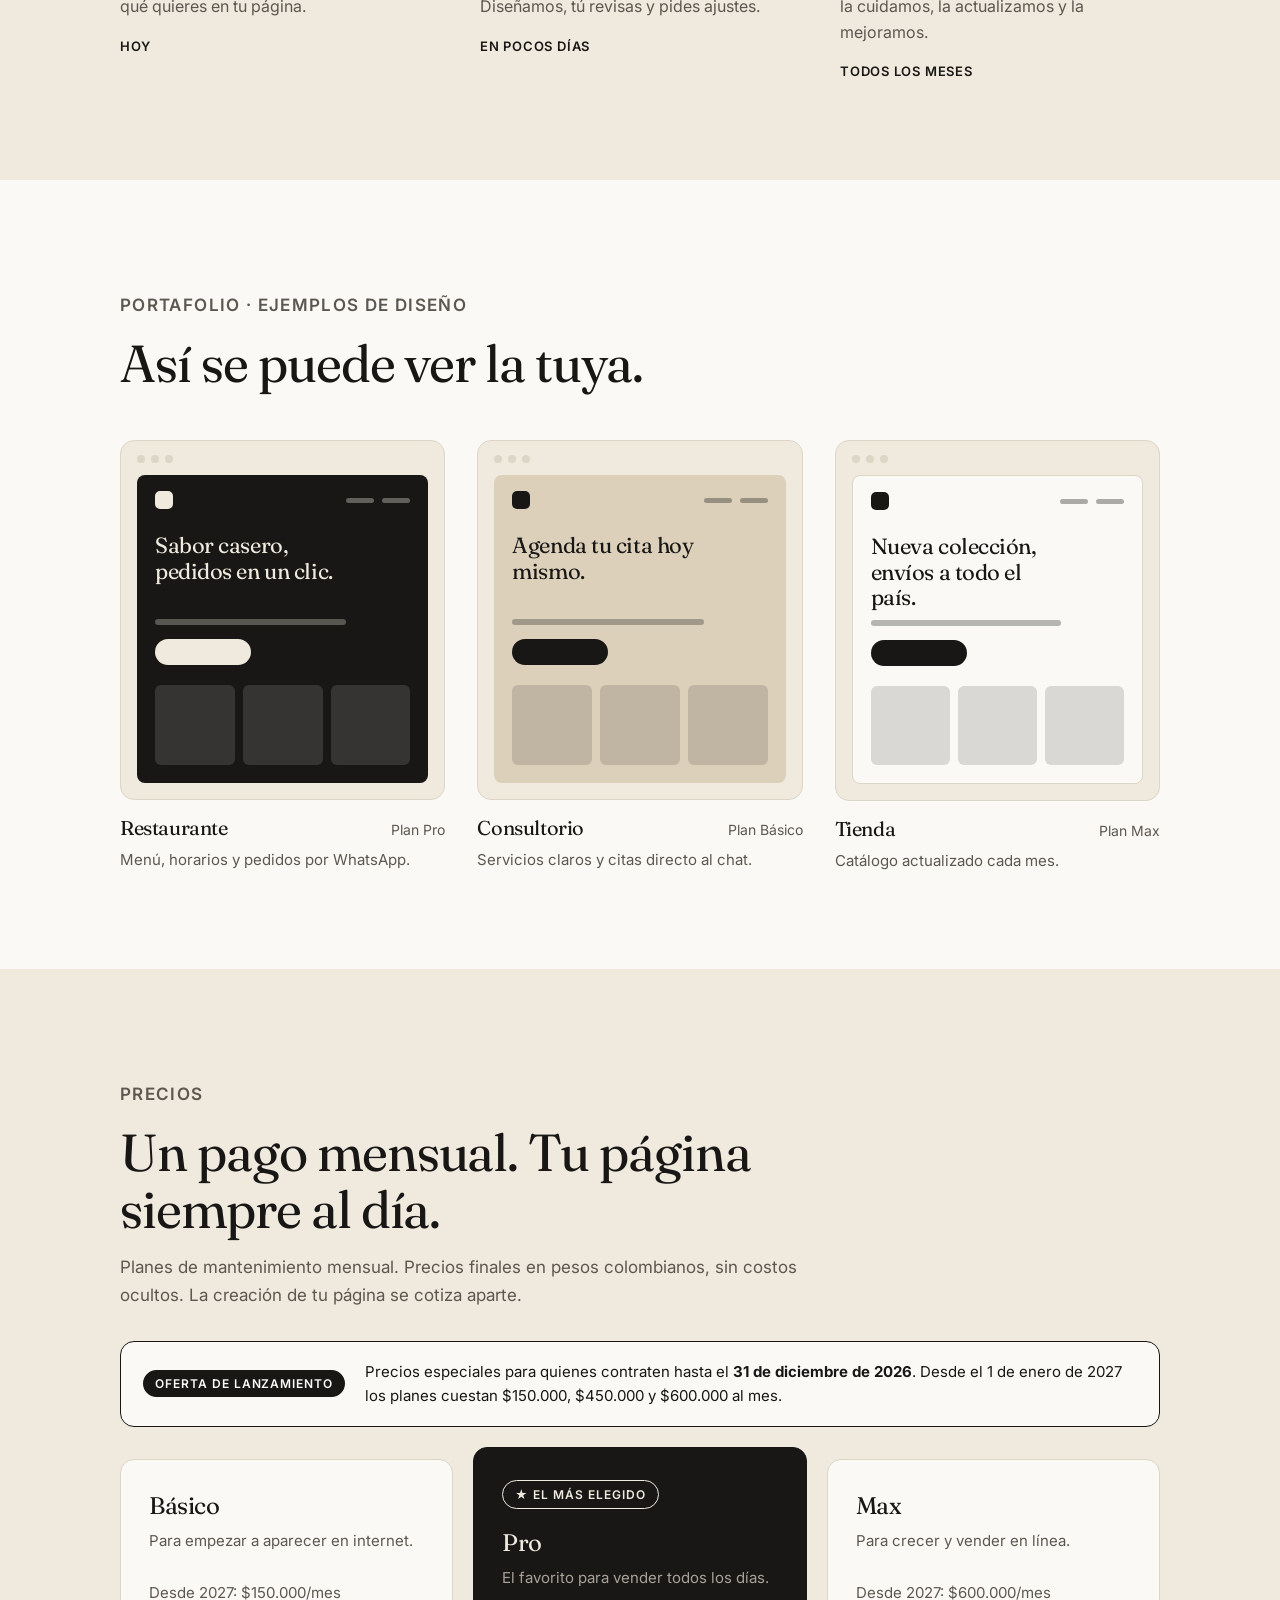
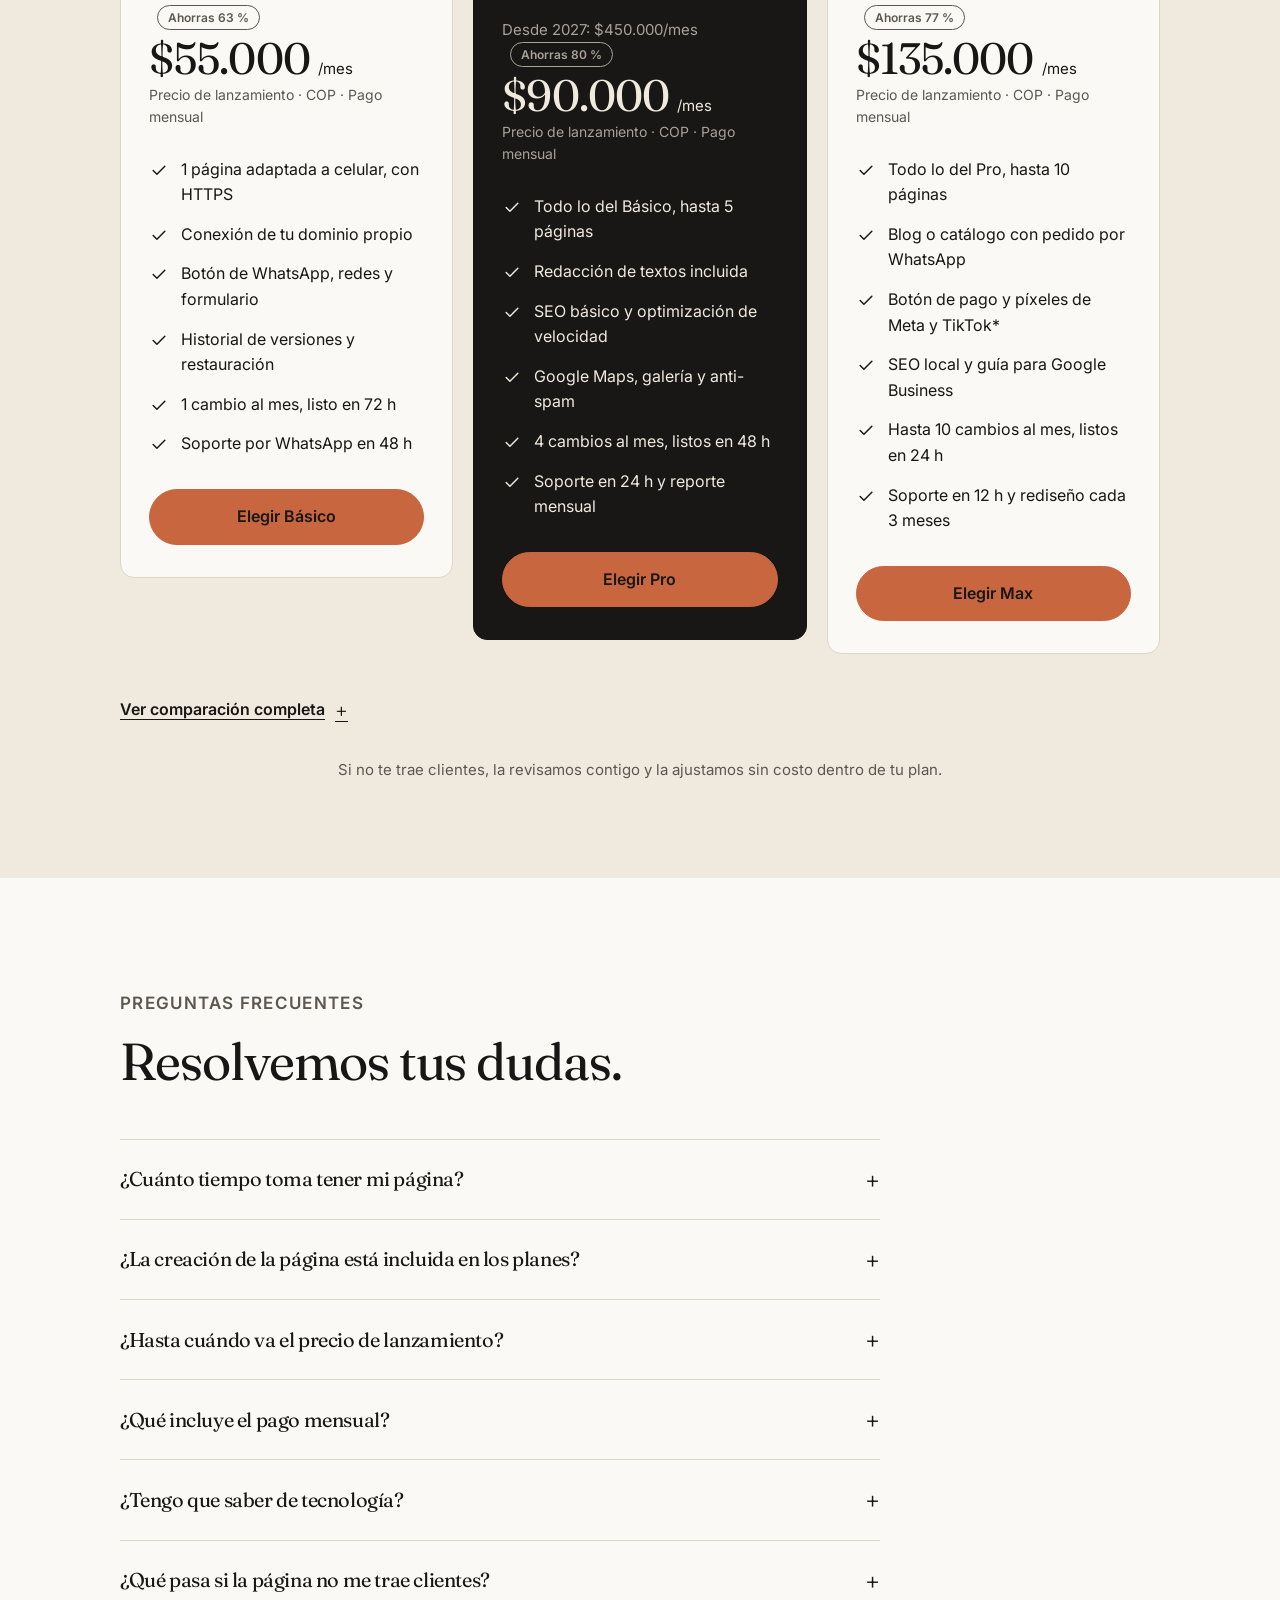
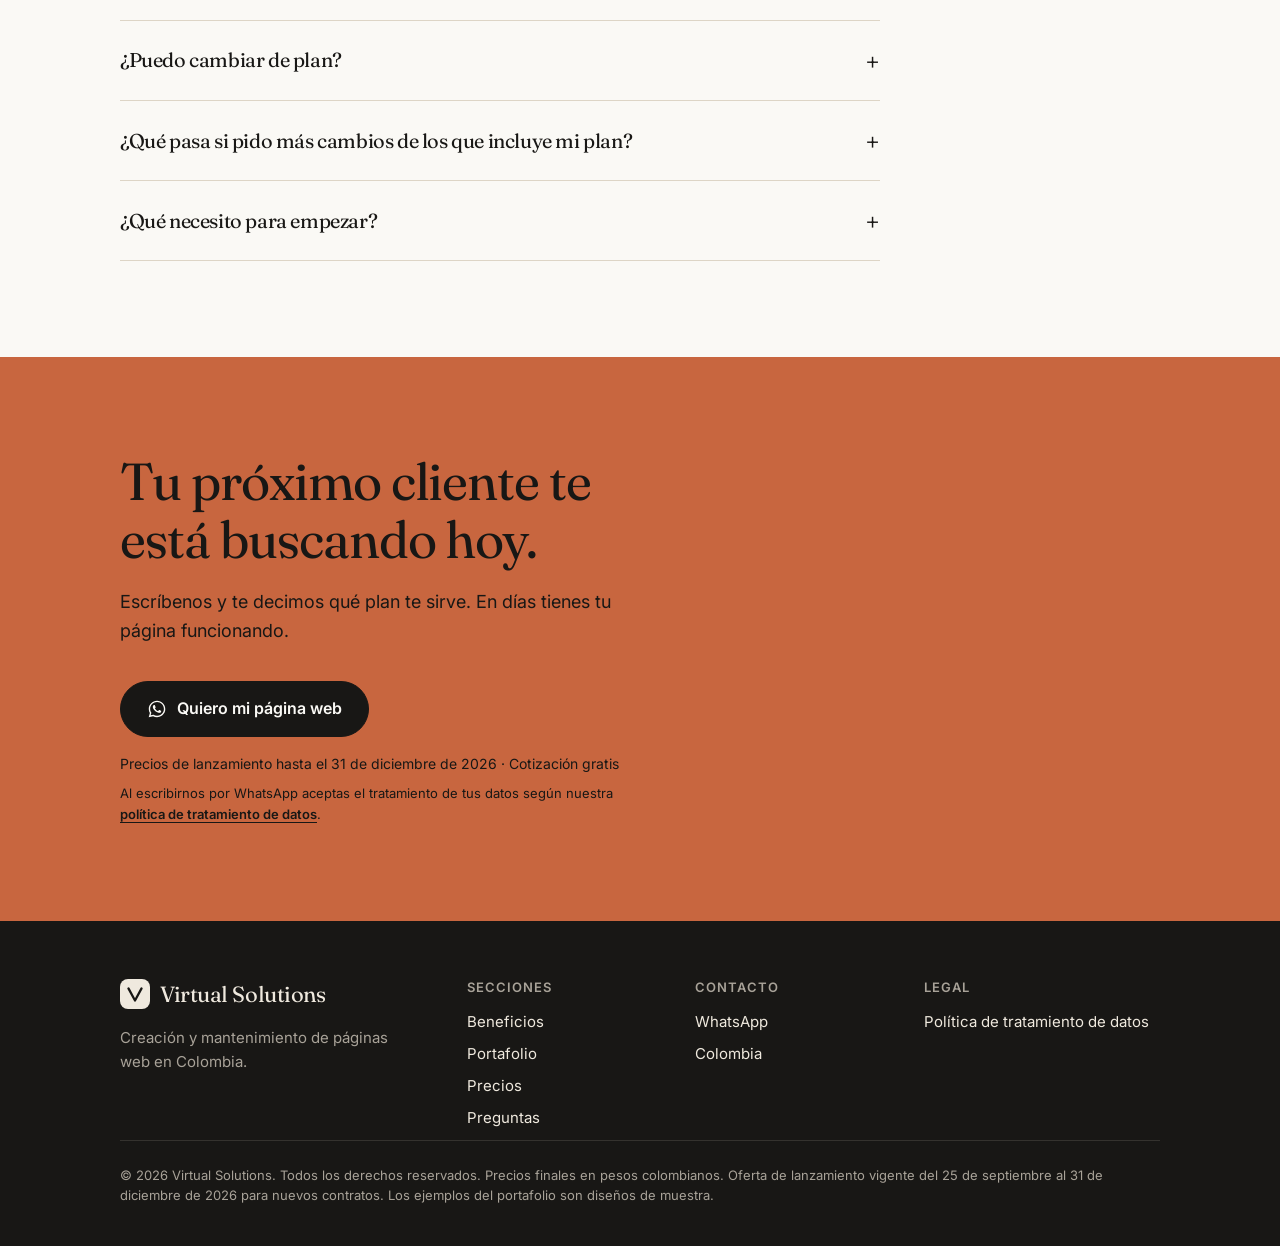
==== commit 4f1afff2: "Oferta de lanzamiento con vigencia hasta el 31 de diciembre de 2026 y precios desde 2027 Co-Authored" ====
--- a/index.html
+++ b/index.html
@@ -4,7 +4,7 @@
   <meta charset="utf-8">
   <meta name="viewport" content="width=device-width, initial-scale=1">
   <title>Virtual Solutions · Páginas web con mantenimiento mensual</title>
-  <meta name="description" content="Tu página web lista en días y funcionando todos los días. Creación a tu medida y mantenimiento mensual desde $55.000. Si no te trae clientes, la revisamos contigo y la ajustamos sin costo dentro de tu plan.">
+  <meta name="description" content="Tu página web lista en días y funcionando todos los días. Creación a tu medida y mantenimiento mensual con precio de lanzamiento desde $55.000. Si no te trae clientes, la revisamos contigo y la ajustamos sin costo dentro de tu plan.">
   <meta name="theme-color" content="#faf9f5">
   <link rel="icon" href="data:image/svg+xml,%3Csvg xmlns='http://www.w3.org/2000/svg' viewBox='0 0 32 32'%3E%3Crect width='32' height='32' rx='8' fill='%23181715'/%3E%3Cpath d='M9 10l7 13 7-13' fill='none' stroke='%23faf9f5' stroke-width='2.4' stroke-linecap='round' stroke-linejoin='round'/%3E%3C/svg%3E">
 
@@ -63,7 +63,7 @@
           </div>
           <ul class="heroe-sellos">
             <li><svg aria-hidden="true"><use href="#i-check"/></svg>Cotización gratis</li>
-            <li><svg aria-hidden="true"><use href="#i-check"/></svg>Mantenimiento desde $55.000/mes</li>
+            <li><svg aria-hidden="true"><use href="#i-check"/></svg>Precio de lanzamiento desde $55.000/mes</li>
             <li><svg aria-hidden="true"><use href="#i-check"/></svg>Soporte por WhatsApp</li>
           </ul>
         </div>
@@ -253,12 +253,17 @@
           <h2 id="t-precios">Un pago mensual. Tu página siempre al día.</h2>
           <p>Planes de mantenimiento mensual. Precios finales en pesos colombianos, sin costos ocultos. La creación de tu página se cotiza aparte.</p>
         </div>
+        <div class="oferta" role="note">
+          <span class="oferta-etiqueta">Oferta de lanzamiento</span>
+          <p>Precios especiales para quienes contraten hasta el <strong>31 de diciembre de 2026</strong>. Desde el 1 de enero de 2027 los planes cuestan $150.000, $450.000 y $600.000 al mes.</p>
+        </div>
         <div class="planes">
           <article class="plan">
             <h3>Básico</h3>
             <p class="plan-desc">Para empezar a aparecer en internet.</p>
+            <p class="precio-antes">Desde 2027: $150.000/mes<span class="ahorro">Ahorras 63&nbsp;%</span></p>
             <p class="precio">$55.000 <small>/mes</small></p>
-            <p class="precio-nota">COP · Pago mensual</p>
+            <p class="precio-nota">Precio de lanzamiento · COP · Pago mensual</p>
             <ul>
               <li><svg aria-hidden="true"><use href="#i-check"/></svg>1 página adaptada a celular, con HTTPS</li>
               <li><svg aria-hidden="true"><use href="#i-check"/></svg>Conexión de tu dominio propio</li>
@@ -267,16 +272,16 @@
               <li><svg aria-hidden="true"><use href="#i-check"/></svg>1 cambio al mes, listo en 72&nbsp;h</li>
               <li><svg aria-hidden="true"><use href="#i-check"/></svg>Soporte por WhatsApp en 48&nbsp;h</li>
             </ul>
-            <a class="boton boton-bloque" href="https://wa.me/573016631593?text=Hola%2C%20vi%20su%20p%C3%A1gina%20web%20y%20me%20interesa%20el%20plan%20B%C3%A1sico%20%28%2455.000%20al%20mes%29.%0A%0AMi%20nombre%20es%3A%20%0AMi%20negocio%20es%3A%20%0A%C2%BFYa%20tengo%20p%C3%A1gina%20web%3F%20%28s%C3%AD%20%2F%20no%29%3A%20" target="_blank" rel="noopener">Elegir Básico</a>
+            <a class="boton boton-bloque" href="https://wa.me/573016631593?text=Hola%2C%20vi%20su%20p%C3%A1gina%20web%20y%20me%20interesa%20el%20plan%20B%C3%A1sico%20con%20precio%20de%20lanzamiento%20%28%2455.000%20al%20mes%29.%0A%0AMi%20nombre%20es%3A%20%0AMi%20negocio%20es%3A%20%0A%C2%BFYa%20tengo%20p%C3%A1gina%20web%3F%20%28s%C3%AD%20%2F%20no%29%3A%20" target="_blank" rel="noopener">Elegir Básico</a>
           </article>
 
           <article class="plan plan-destacado">
             <span class="etiqueta">★ El más elegido</span>
             <h3>Pro</h3>
             <p class="plan-desc">El favorito para vender todos los días.</p>
-            <p class="precio-antes">Antes <s>$100.000</s><span class="ahorro">−10&nbsp;%</span></p>
+            <p class="precio-antes">Desde 2027: $450.000/mes<span class="ahorro">Ahorras 80&nbsp;%</span></p>
             <p class="precio">$90.000 <small>/mes</small></p>
-            <p class="precio-nota">COP · Pago mensual</p>
+            <p class="precio-nota">Precio de lanzamiento · COP · Pago mensual</p>
             <ul>
               <li><svg aria-hidden="true"><use href="#i-check"/></svg>Todo lo del Básico, hasta 5 páginas</li>
               <li><svg aria-hidden="true"><use href="#i-check"/></svg>Redacción de textos incluida</li>
@@ -285,15 +290,15 @@
               <li><svg aria-hidden="true"><use href="#i-check"/></svg>4 cambios al mes, listos en 48&nbsp;h</li>
               <li><svg aria-hidden="true"><use href="#i-check"/></svg>Soporte en 24&nbsp;h y reporte mensual</li>
             </ul>
-            <a class="boton boton-bloque" href="https://wa.me/573016631593?text=Hola%2C%20vi%20su%20p%C3%A1gina%20web%20y%20me%20interesa%20el%20plan%20Pro%20%28%2490.000%20al%20mes%29.%0A%0AMi%20nombre%20es%3A%20%0AMi%20negocio%20es%3A%20%0A%C2%BFYa%20tengo%20p%C3%A1gina%20web%3F%20%28s%C3%AD%20%2F%20no%29%3A%20" target="_blank" rel="noopener">Elegir Pro</a>
+            <a class="boton boton-bloque" href="https://wa.me/573016631593?text=Hola%2C%20vi%20su%20p%C3%A1gina%20web%20y%20me%20interesa%20el%20plan%20Pro%20con%20precio%20de%20lanzamiento%20%28%2490.000%20al%20mes%29.%0A%0AMi%20nombre%20es%3A%20%0AMi%20negocio%20es%3A%20%0A%C2%BFYa%20tengo%20p%C3%A1gina%20web%3F%20%28s%C3%AD%20%2F%20no%29%3A%20" target="_blank" rel="noopener">Elegir Pro</a>
           </article>
 
           <article class="plan">
             <h3>Max</h3>
             <p class="plan-desc">Para crecer y vender en línea.</p>
-            <p class="precio-antes">Antes <s>$150.000</s><span class="ahorro">−10&nbsp;%</span></p>
+            <p class="precio-antes">Desde 2027: $600.000/mes<span class="ahorro">Ahorras 77&nbsp;%</span></p>
             <p class="precio">$135.000 <small>/mes</small></p>
-            <p class="precio-nota">COP · Pago mensual</p>
+            <p class="precio-nota">Precio de lanzamiento · COP · Pago mensual</p>
             <ul>
               <li><svg aria-hidden="true"><use href="#i-check"/></svg>Todo lo del Pro, hasta 10 páginas</li>
               <li><svg aria-hidden="true"><use href="#i-check"/></svg>Blog o catálogo con pedido por WhatsApp</li>
@@ -302,7 +307,7 @@
               <li><svg aria-hidden="true"><use href="#i-check"/></svg>Hasta 10 cambios al mes, listos en 24&nbsp;h</li>
               <li><svg aria-hidden="true"><use href="#i-check"/></svg>Soporte en 12&nbsp;h y rediseño cada 3 meses</li>
             </ul>
-            <a class="boton boton-bloque" href="https://wa.me/573016631593?text=Hola%2C%20vi%20su%20p%C3%A1gina%20web%20y%20me%20interesa%20el%20plan%20Max%20%28%24135.000%20al%20mes%29.%0A%0AMi%20nombre%20es%3A%20%0AMi%20negocio%20es%3A%20%0A%C2%BFYa%20tengo%20p%C3%A1gina%20web%3F%20%28s%C3%AD%20%2F%20no%29%3A%20" target="_blank" rel="noopener">Elegir Max</a>
+            <a class="boton boton-bloque" href="https://wa.me/573016631593?text=Hola%2C%20vi%20su%20p%C3%A1gina%20web%20y%20me%20interesa%20el%20plan%20Max%20con%20precio%20de%20lanzamiento%20%28%24135.000%20al%20mes%29.%0A%0AMi%20nombre%20es%3A%20%0AMi%20negocio%20es%3A%20%0A%C2%BFYa%20tengo%20p%C3%A1gina%20web%3F%20%28s%C3%AD%20%2F%20no%29%3A%20" target="_blank" rel="noopener">Elegir Max</a>
           </article>
         </div>
 
@@ -363,6 +368,10 @@
             <p>No. Son dos servicios distintos. La creación se cobra una sola vez, por proyecto: tú nos dices qué quieres en tu página y nosotros lo hacemos realidad. El precio depende de lo que necesites. Los planes mensuales son para el mantenimiento: mantenerla en línea, segura y al día.</p>
           </details>
           <details>
+            <summary>¿Hasta cuándo va el precio de lanzamiento?</summary>
+            <p>Hasta el 31 de diciembre de 2026. Si contratas antes de esa fecha, mantienes tu precio de lanzamiento mientras tu plan siga activo. Desde el 1 de enero de 2027, los nuevos clientes pagarán $150.000 (Básico), $450.000 (Pro) y $600.000 (Max) al mes.</p>
+          </details>
+          <details>
             <summary>¿Qué incluye el pago mensual?</summary>
             <p>El mantenimiento de tu página: tenerla en línea con HTTPS, la seguridad, el soporte y los cambios de tu plan. La creación se cobra aparte.</p>
           </details>
@@ -399,7 +408,7 @@
           <svg aria-hidden="true"><use href="#i-whatsapp"/></svg>
           Quiero mi página web
         </a>
-        <p class="nota">Mantenimiento desde $55.000 al mes · Cotización gratis</p>
+        <p class="nota">Precios de lanzamiento hasta el 31 de diciembre de 2026 · Cotización gratis</p>
         <p class="nota aviso">Al escribirnos por WhatsApp aceptas el tratamiento de tus datos según nuestra <a href="politica-datos.html">política de tratamiento de datos</a>.</p>
       </div>
     </section>
@@ -437,7 +446,7 @@
           </ul>
         </div>
       </div>
-      <p class="pie-legal">© 2026 Virtual Solutions. Todos los derechos reservados. Precios finales en pesos colombianos. Los ejemplos del portafolio son diseños de muestra.</p>
+      <p class="pie-legal">© 2026 Virtual Solutions. Todos los derechos reservados. Precios finales en pesos colombianos. Oferta de lanzamiento vigente del 25 de septiembre al 31 de diciembre de 2026 para nuevos contratos. Los ejemplos del portafolio son diseños de muestra.</p>
     </div>
   </footer>
 
--- a/styles.css
+++ b/styles.css
@@ -673,3 +673,29 @@
 .ficha .pendiente { background: var(--crema); }
 .volver { font-size: .9375rem; }
 .pie .pie-legal { max-width: none; }
+
+/* ---------- Oferta de lanzamiento ---------- */
+.oferta {
+  margin: -16px 0 32px;
+  padding: 18px 22px;
+  border: 1px solid var(--oscuro);
+  border-radius: var(--radio);
+  background: var(--crema);
+  display: grid;
+  gap: 10px;
+}
+.oferta-etiqueta {
+  justify-self: start;
+  background: var(--oscuro);
+  color: var(--crema);
+  border-radius: 999px;
+  padding: 4px 12px;
+  font-size: .75rem;
+  font-weight: 600;
+  letter-spacing: .08em;
+  text-transform: uppercase;
+}
+.oferta p { font-size: .9375rem; }
+@media (min-width: 900px) {
+  .oferta { grid-template-columns: auto 1fr; align-items: center; gap: 20px; }
+}
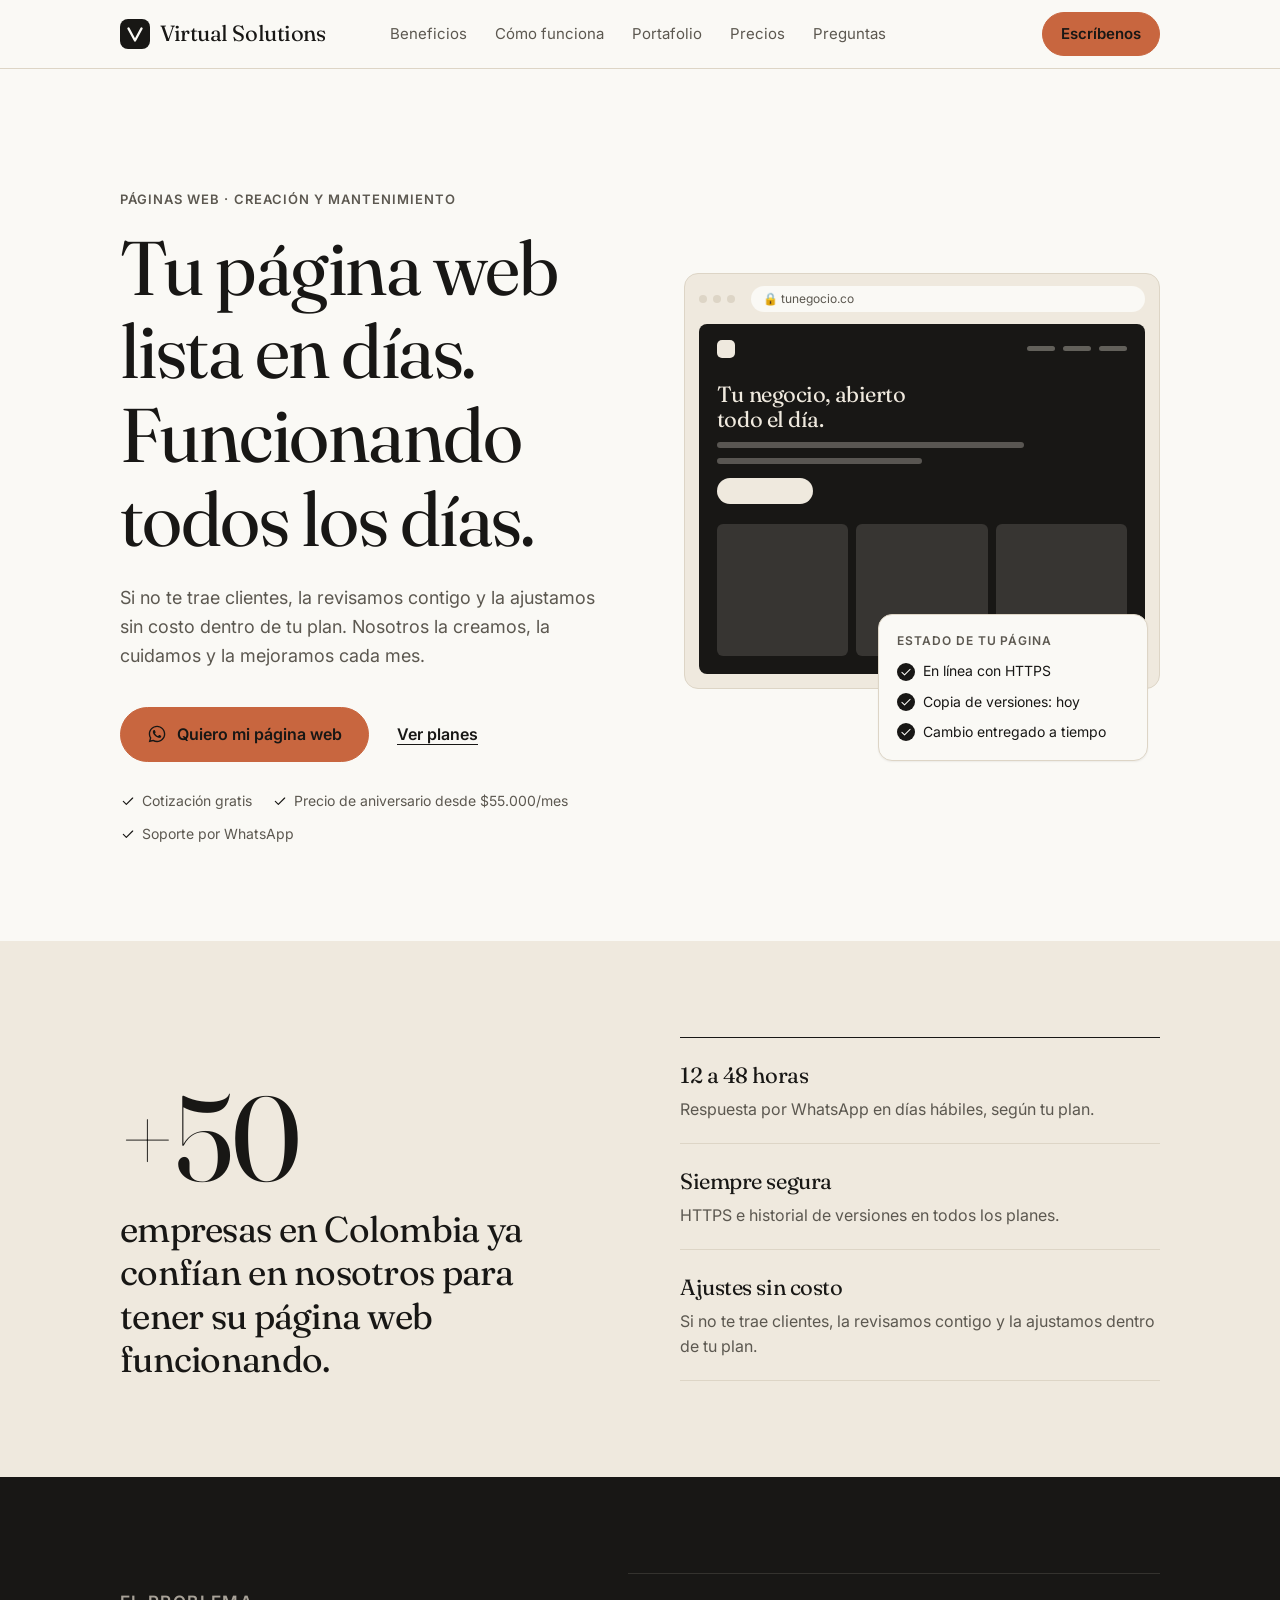
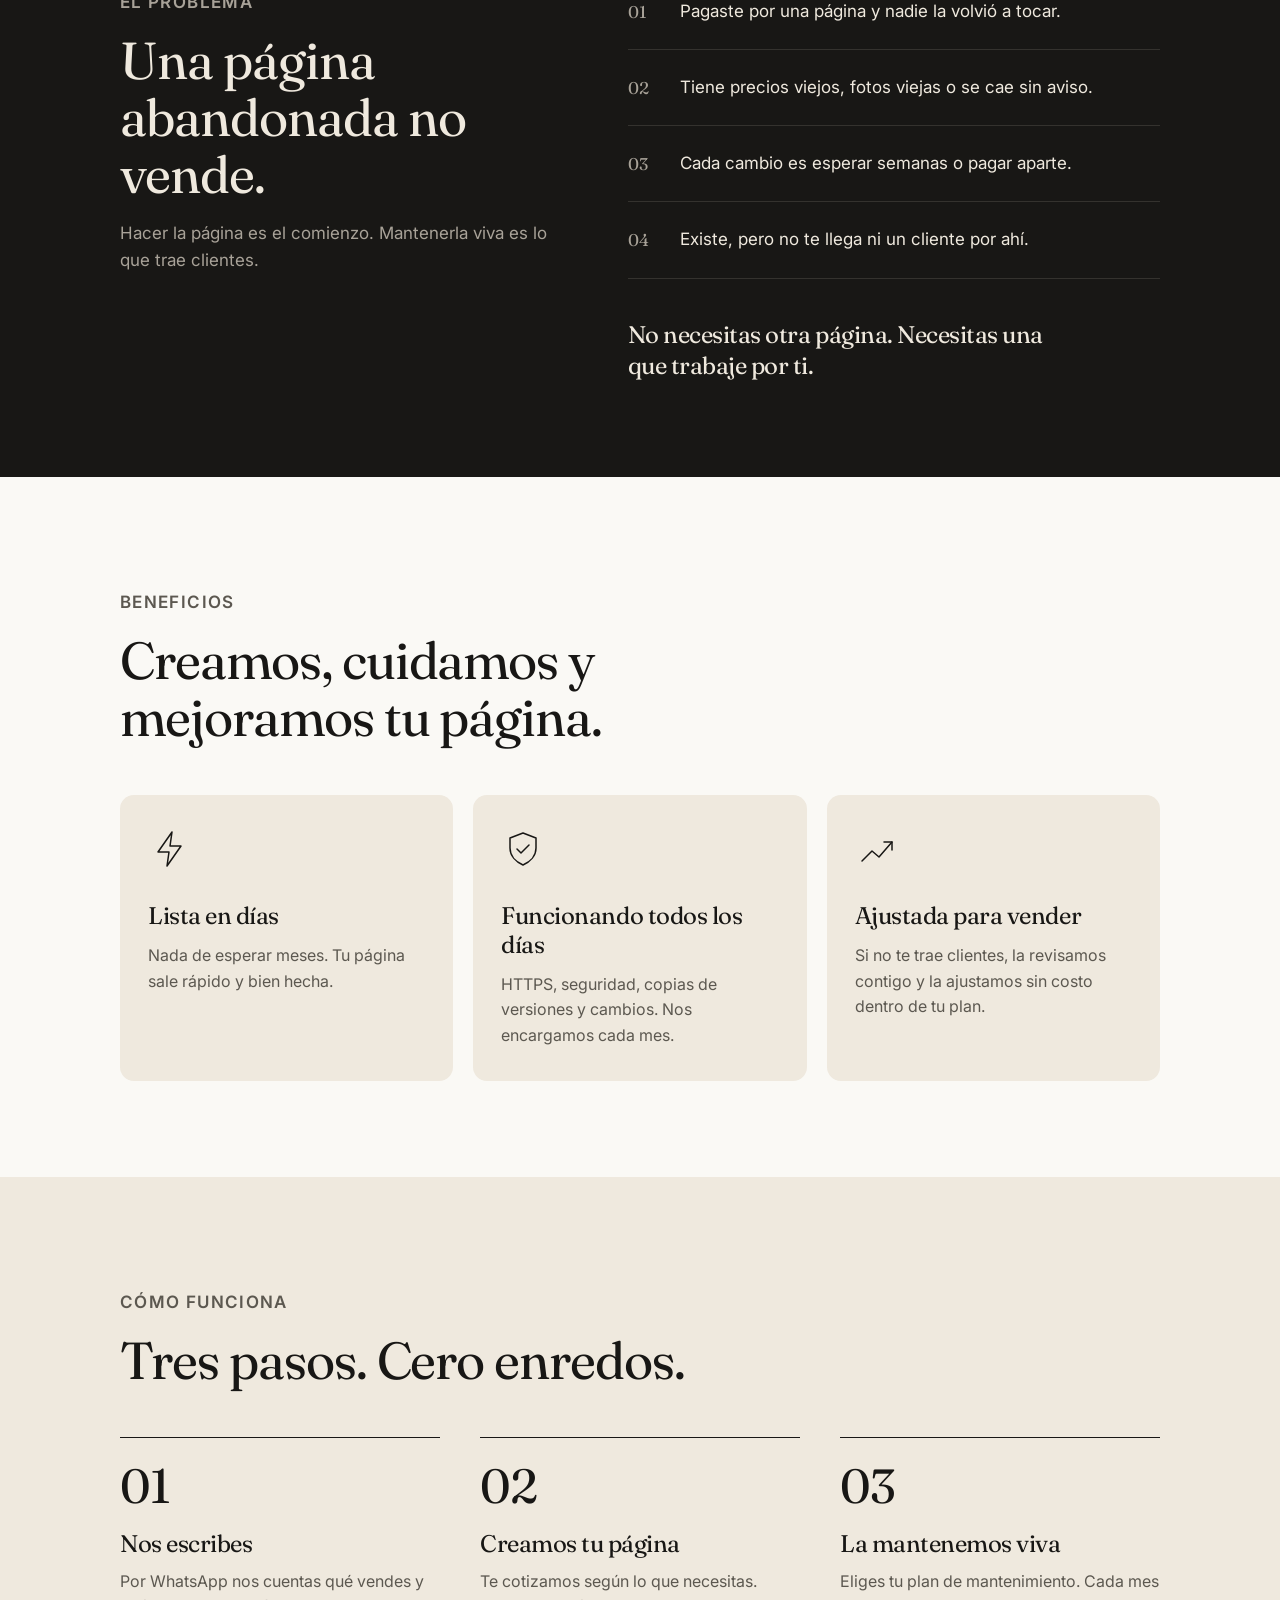
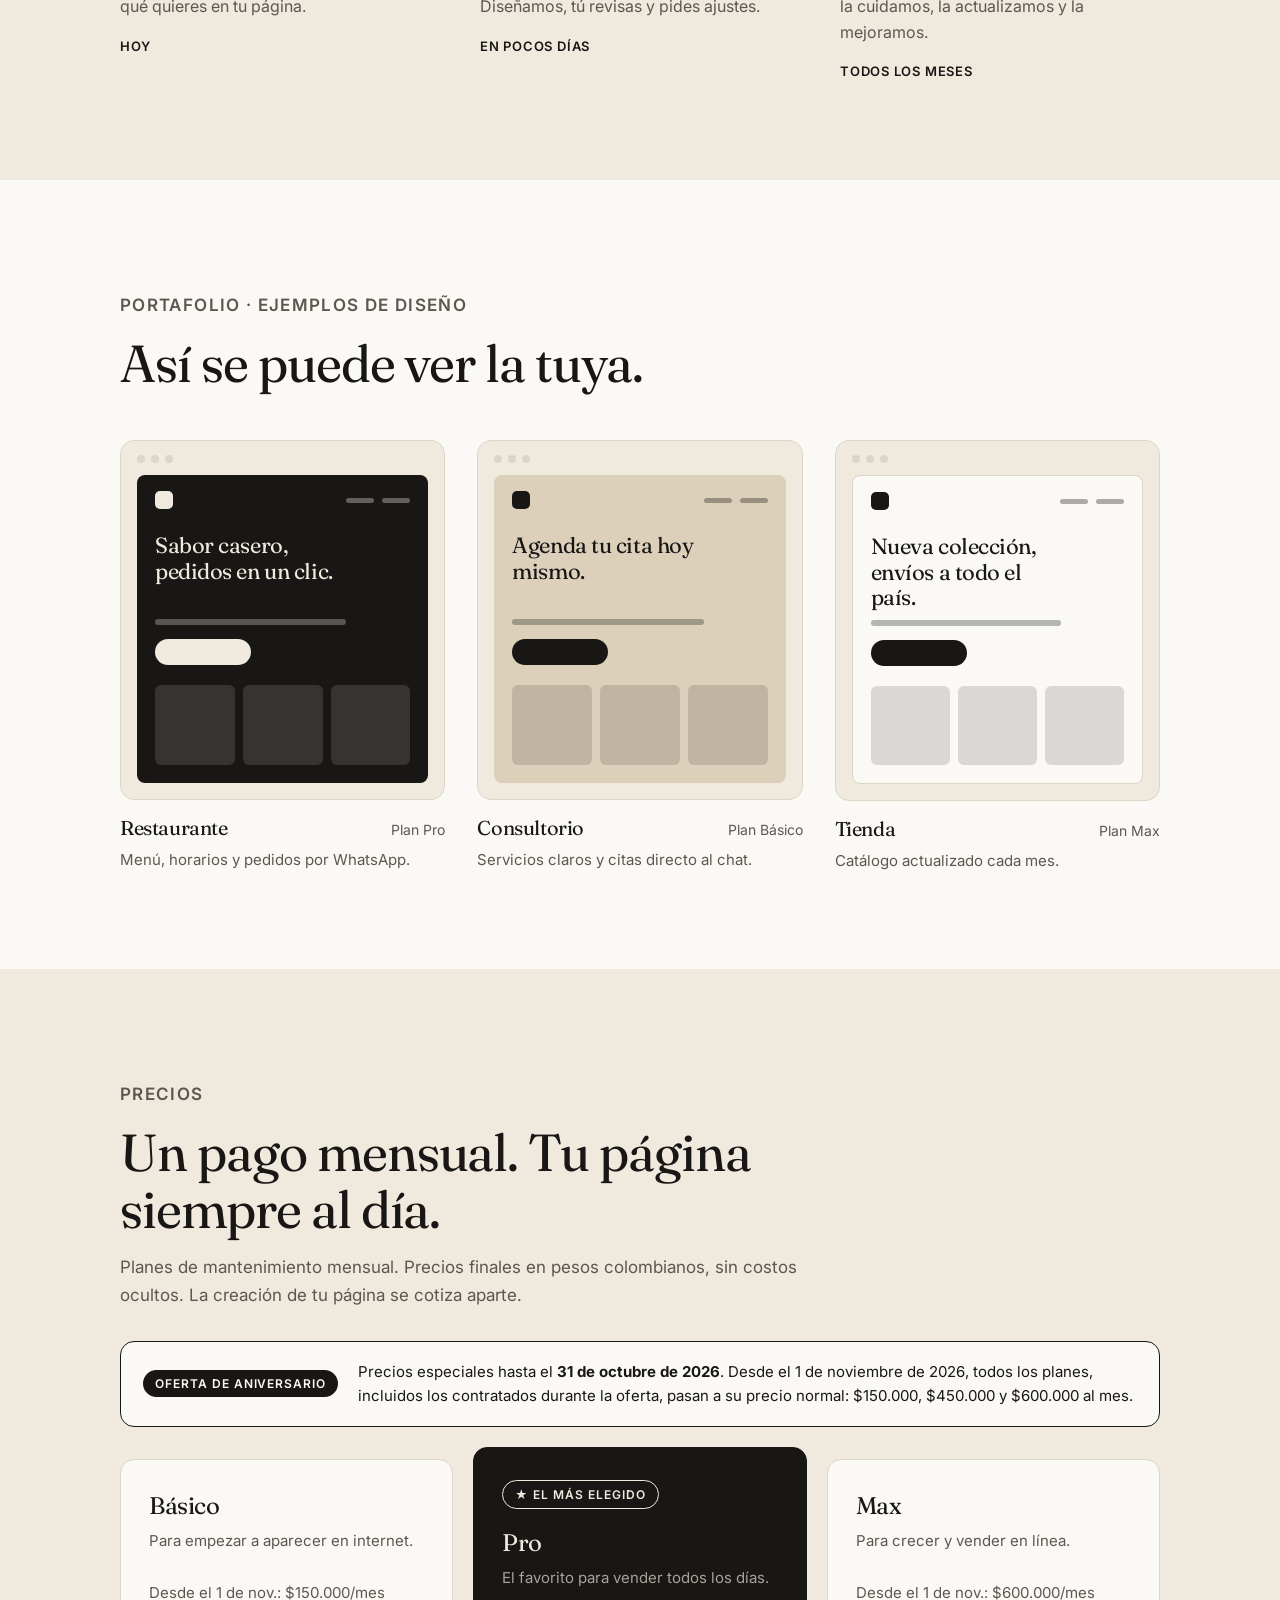
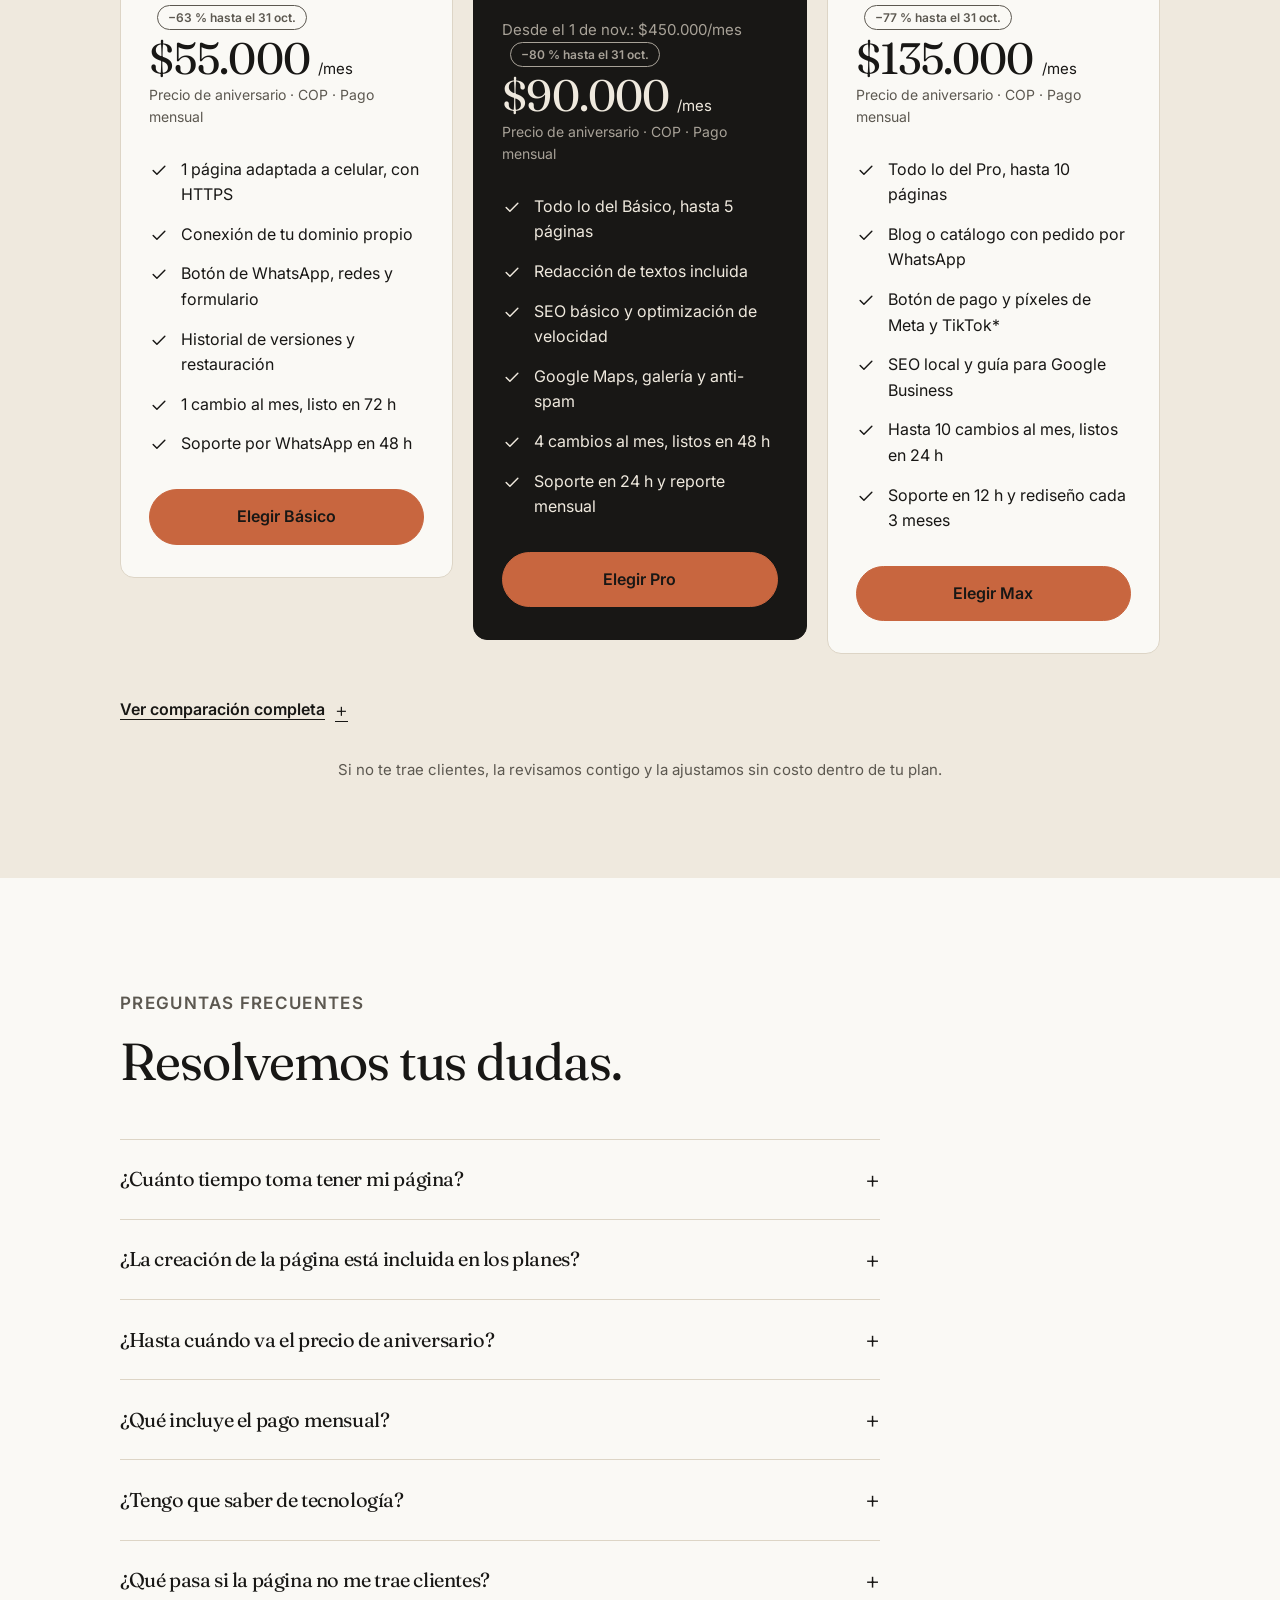
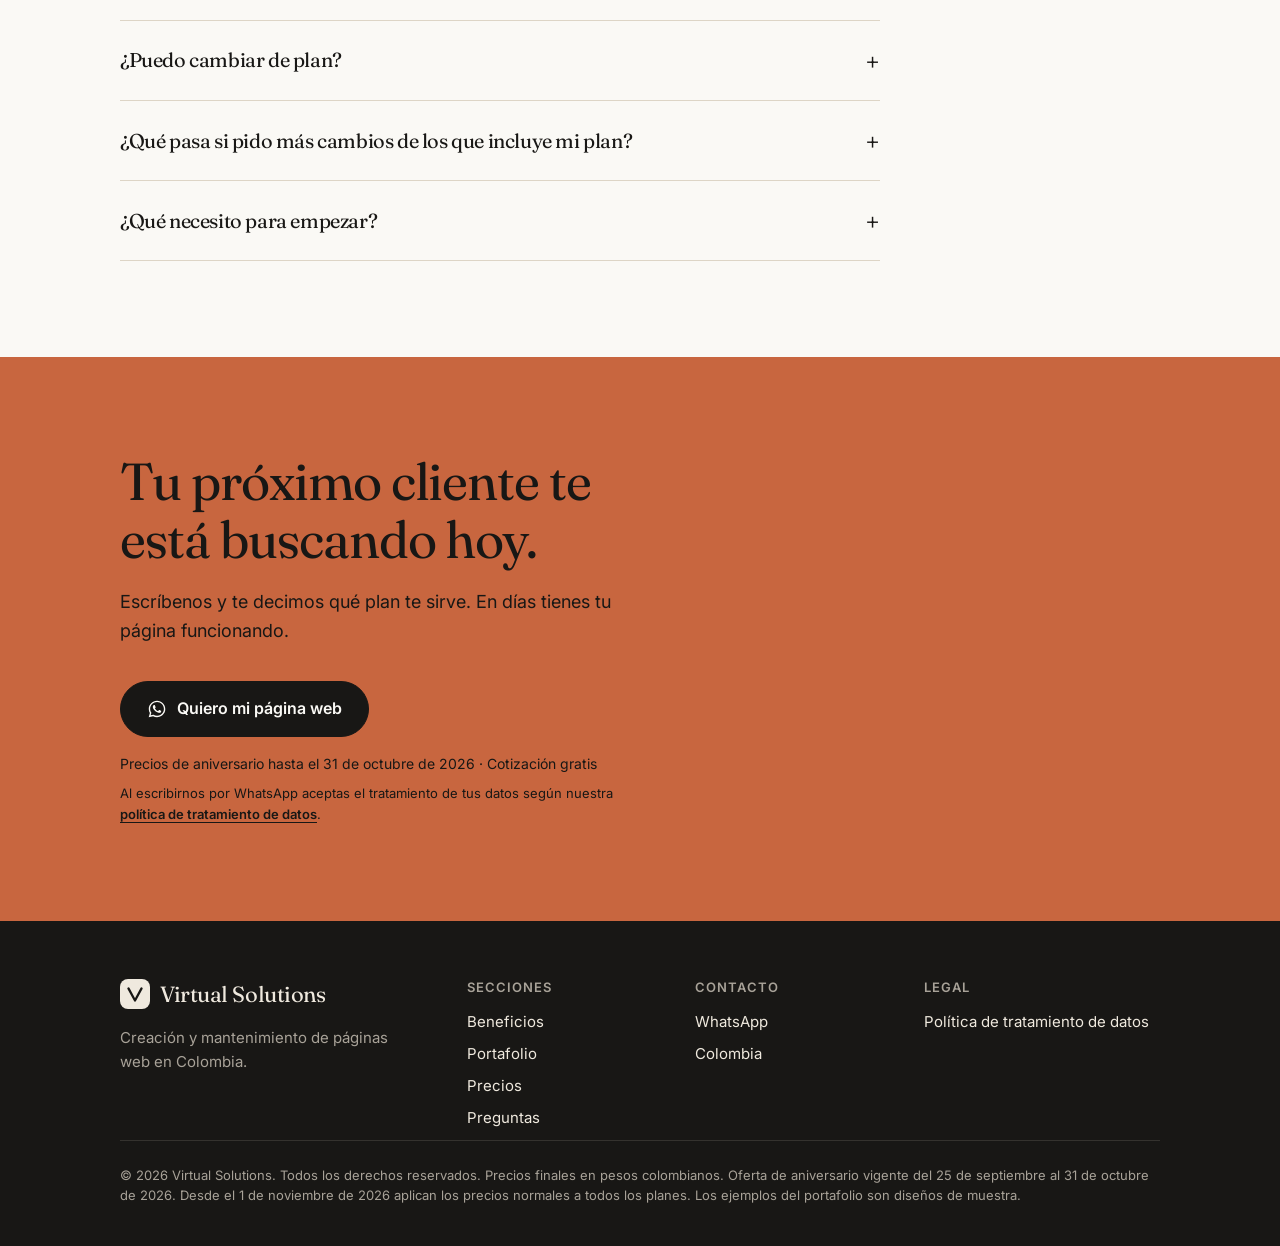
==== commit a1ac30e2: "Cambia a oferta de aniversario hasta el 31 de octubre de 2026; luego aplican precios normales a todo" ====
--- a/index.html
+++ b/index.html
@@ -4,7 +4,7 @@
   <meta charset="utf-8">
   <meta name="viewport" content="width=device-width, initial-scale=1">
   <title>Virtual Solutions · Páginas web con mantenimiento mensual</title>
-  <meta name="description" content="Tu página web lista en días y funcionando todos los días. Creación a tu medida y mantenimiento mensual con precio de lanzamiento desde $55.000. Si no te trae clientes, la revisamos contigo y la ajustamos sin costo dentro de tu plan.">
+  <meta name="description" content="Tu página web lista en días y funcionando todos los días. Creación a tu medida y mantenimiento mensual con precio de aniversario desde $55.000. Si no te trae clientes, la revisamos contigo y la ajustamos sin costo dentro de tu plan.">
   <meta name="theme-color" content="#faf9f5">
   <link rel="icon" href="data:image/svg+xml,%3Csvg xmlns='http://www.w3.org/2000/svg' viewBox='0 0 32 32'%3E%3Crect width='32' height='32' rx='8' fill='%23181715'/%3E%3Cpath d='M9 10l7 13 7-13' fill='none' stroke='%23faf9f5' stroke-width='2.4' stroke-linecap='round' stroke-linejoin='round'/%3E%3C/svg%3E">
 
@@ -63,7 +63,7 @@
           </div>
           <ul class="heroe-sellos">
             <li><svg aria-hidden="true"><use href="#i-check"/></svg>Cotización gratis</li>
-            <li><svg aria-hidden="true"><use href="#i-check"/></svg>Precio de lanzamiento desde $55.000/mes</li>
+            <li><svg aria-hidden="true"><use href="#i-check"/></svg>Precio de aniversario desde $55.000/mes</li>
             <li><svg aria-hidden="true"><use href="#i-check"/></svg>Soporte por WhatsApp</li>
           </ul>
         </div>
@@ -254,16 +254,16 @@
           <p>Planes de mantenimiento mensual. Precios finales en pesos colombianos, sin costos ocultos. La creación de tu página se cotiza aparte.</p>
         </div>
         <div class="oferta" role="note">
-          <span class="oferta-etiqueta">Oferta de lanzamiento</span>
-          <p>Precios especiales para quienes contraten hasta el <strong>31 de diciembre de 2026</strong>. Desde el 1 de enero de 2027 los planes cuestan $150.000, $450.000 y $600.000 al mes.</p>
+          <span class="oferta-etiqueta">Oferta de aniversario</span>
+          <p>Precios especiales hasta el <strong>31 de octubre de 2026</strong>. Desde el 1 de noviembre de 2026, todos los planes, incluidos los contratados durante la oferta, pasan a su precio normal: $150.000, $450.000 y $600.000 al mes.</p>
         </div>
         <div class="planes">
           <article class="plan">
             <h3>Básico</h3>
             <p class="plan-desc">Para empezar a aparecer en internet.</p>
-            <p class="precio-antes">Desde 2027: $150.000/mes<span class="ahorro">Ahorras 63&nbsp;%</span></p>
+            <p class="precio-antes">Desde el 1 de nov.: $150.000/mes<span class="ahorro">−63&nbsp;% hasta el 31 oct.</span></p>
             <p class="precio">$55.000 <small>/mes</small></p>
-            <p class="precio-nota">Precio de lanzamiento · COP · Pago mensual</p>
+            <p class="precio-nota">Precio de aniversario · COP · Pago mensual</p>
             <ul>
               <li><svg aria-hidden="true"><use href="#i-check"/></svg>1 página adaptada a celular, con HTTPS</li>
               <li><svg aria-hidden="true"><use href="#i-check"/></svg>Conexión de tu dominio propio</li>
@@ -272,16 +272,16 @@
               <li><svg aria-hidden="true"><use href="#i-check"/></svg>1 cambio al mes, listo en 72&nbsp;h</li>
               <li><svg aria-hidden="true"><use href="#i-check"/></svg>Soporte por WhatsApp en 48&nbsp;h</li>
             </ul>
-            <a class="boton boton-bloque" href="https://wa.me/573016631593?text=Hola%2C%20vi%20su%20p%C3%A1gina%20web%20y%20me%20interesa%20el%20plan%20B%C3%A1sico%20con%20precio%20de%20lanzamiento%20%28%2455.000%20al%20mes%29.%0A%0AMi%20nombre%20es%3A%20%0AMi%20negocio%20es%3A%20%0A%C2%BFYa%20tengo%20p%C3%A1gina%20web%3F%20%28s%C3%AD%20%2F%20no%29%3A%20" target="_blank" rel="noopener">Elegir Básico</a>
+            <a class="boton boton-bloque" href="https://wa.me/573016631593?text=Hola%2C%20vi%20su%20p%C3%A1gina%20web%20y%20me%20interesa%20el%20plan%20B%C3%A1sico%20con%20precio%20de%20aniversario%20%28%2455.000%20al%20mes%29.%0A%0AMi%20nombre%20es%3A%20%0AMi%20negocio%20es%3A%20%0A%C2%BFYa%20tengo%20p%C3%A1gina%20web%3F%20%28s%C3%AD%20%2F%20no%29%3A%20" target="_blank" rel="noopener">Elegir Básico</a>
           </article>
 
           <article class="plan plan-destacado">
             <span class="etiqueta">★ El más elegido</span>
             <h3>Pro</h3>
             <p class="plan-desc">El favorito para vender todos los días.</p>
-            <p class="precio-antes">Desde 2027: $450.000/mes<span class="ahorro">Ahorras 80&nbsp;%</span></p>
+            <p class="precio-antes">Desde el 1 de nov.: $450.000/mes<span class="ahorro">−80&nbsp;% hasta el 31 oct.</span></p>
             <p class="precio">$90.000 <small>/mes</small></p>
-            <p class="precio-nota">Precio de lanzamiento · COP · Pago mensual</p>
+            <p class="precio-nota">Precio de aniversario · COP · Pago mensual</p>
             <ul>
               <li><svg aria-hidden="true"><use href="#i-check"/></svg>Todo lo del Básico, hasta 5 páginas</li>
               <li><svg aria-hidden="true"><use href="#i-check"/></svg>Redacción de textos incluida</li>
@@ -290,15 +290,15 @@
               <li><svg aria-hidden="true"><use href="#i-check"/></svg>4 cambios al mes, listos en 48&nbsp;h</li>
               <li><svg aria-hidden="true"><use href="#i-check"/></svg>Soporte en 24&nbsp;h y reporte mensual</li>
             </ul>
-            <a class="boton boton-bloque" href="https://wa.me/573016631593?text=Hola%2C%20vi%20su%20p%C3%A1gina%20web%20y%20me%20interesa%20el%20plan%20Pro%20con%20precio%20de%20lanzamiento%20%28%2490.000%20al%20mes%29.%0A%0AMi%20nombre%20es%3A%20%0AMi%20negocio%20es%3A%20%0A%C2%BFYa%20tengo%20p%C3%A1gina%20web%3F%20%28s%C3%AD%20%2F%20no%29%3A%20" target="_blank" rel="noopener">Elegir Pro</a>
+            <a class="boton boton-bloque" href="https://wa.me/573016631593?text=Hola%2C%20vi%20su%20p%C3%A1gina%20web%20y%20me%20interesa%20el%20plan%20Pro%20con%20precio%20de%20aniversario%20%28%2490.000%20al%20mes%29.%0A%0AMi%20nombre%20es%3A%20%0AMi%20negocio%20es%3A%20%0A%C2%BFYa%20tengo%20p%C3%A1gina%20web%3F%20%28s%C3%AD%20%2F%20no%29%3A%20" target="_blank" rel="noopener">Elegir Pro</a>
           </article>
 
           <article class="plan">
             <h3>Max</h3>
             <p class="plan-desc">Para crecer y vender en línea.</p>
-            <p class="precio-antes">Desde 2027: $600.000/mes<span class="ahorro">Ahorras 77&nbsp;%</span></p>
+            <p class="precio-antes">Desde el 1 de nov.: $600.000/mes<span class="ahorro">−77&nbsp;% hasta el 31 oct.</span></p>
             <p class="precio">$135.000 <small>/mes</small></p>
-            <p class="precio-nota">Precio de lanzamiento · COP · Pago mensual</p>
+            <p class="precio-nota">Precio de aniversario · COP · Pago mensual</p>
             <ul>
               <li><svg aria-hidden="true"><use href="#i-check"/></svg>Todo lo del Pro, hasta 10 páginas</li>
               <li><svg aria-hidden="true"><use href="#i-check"/></svg>Blog o catálogo con pedido por WhatsApp</li>
@@ -307,7 +307,7 @@
               <li><svg aria-hidden="true"><use href="#i-check"/></svg>Hasta 10 cambios al mes, listos en 24&nbsp;h</li>
               <li><svg aria-hidden="true"><use href="#i-check"/></svg>Soporte en 12&nbsp;h y rediseño cada 3 meses</li>
             </ul>
-            <a class="boton boton-bloque" href="https://wa.me/573016631593?text=Hola%2C%20vi%20su%20p%C3%A1gina%20web%20y%20me%20interesa%20el%20plan%20Max%20con%20precio%20de%20lanzamiento%20%28%24135.000%20al%20mes%29.%0A%0AMi%20nombre%20es%3A%20%0AMi%20negocio%20es%3A%20%0A%C2%BFYa%20tengo%20p%C3%A1gina%20web%3F%20%28s%C3%AD%20%2F%20no%29%3A%20" target="_blank" rel="noopener">Elegir Max</a>
+            <a class="boton boton-bloque" href="https://wa.me/573016631593?text=Hola%2C%20vi%20su%20p%C3%A1gina%20web%20y%20me%20interesa%20el%20plan%20Max%20con%20precio%20de%20aniversario%20%28%24135.000%20al%20mes%29.%0A%0AMi%20nombre%20es%3A%20%0AMi%20negocio%20es%3A%20%0A%C2%BFYa%20tengo%20p%C3%A1gina%20web%3F%20%28s%C3%AD%20%2F%20no%29%3A%20" target="_blank" rel="noopener">Elegir Max</a>
           </article>
         </div>
 
@@ -368,8 +368,8 @@
             <p>No. Son dos servicios distintos. La creación se cobra una sola vez, por proyecto: tú nos dices qué quieres en tu página y nosotros lo hacemos realidad. El precio depende de lo que necesites. Los planes mensuales son para el mantenimiento: mantenerla en línea, segura y al día.</p>
           </details>
           <details>
-            <summary>¿Hasta cuándo va el precio de lanzamiento?</summary>
-            <p>Hasta el 31 de diciembre de 2026. Si contratas antes de esa fecha, mantienes tu precio de lanzamiento mientras tu plan siga activo. Desde el 1 de enero de 2027, los nuevos clientes pagarán $150.000 (Básico), $450.000 (Pro) y $600.000 (Max) al mes.</p>
+            <summary>¿Hasta cuándo va el precio de aniversario?</summary>
+            <p>Hasta el 31 de octubre de 2026. Desde el 1 de noviembre de 2026, todos los planes pasan a su precio normal, también los que se contrataron durante la oferta: $150.000 (Básico), $450.000 (Pro) y $600.000 (Max) al mes. Te avisamos antes del cambio.</p>
           </details>
           <details>
             <summary>¿Qué incluye el pago mensual?</summary>
@@ -408,7 +408,7 @@
           <svg aria-hidden="true"><use href="#i-whatsapp"/></svg>
           Quiero mi página web
         </a>
-        <p class="nota">Precios de lanzamiento hasta el 31 de diciembre de 2026 · Cotización gratis</p>
+        <p class="nota">Precios de aniversario hasta el 31 de octubre de 2026 · Cotización gratis</p>
         <p class="nota aviso">Al escribirnos por WhatsApp aceptas el tratamiento de tus datos según nuestra <a href="politica-datos.html">política de tratamiento de datos</a>.</p>
       </div>
     </section>
@@ -446,7 +446,7 @@
           </ul>
         </div>
       </div>
-      <p class="pie-legal">© 2026 Virtual Solutions. Todos los derechos reservados. Precios finales en pesos colombianos. Oferta de lanzamiento vigente del 25 de septiembre al 31 de diciembre de 2026 para nuevos contratos. Los ejemplos del portafolio son diseños de muestra.</p>
+      <p class="pie-legal">© 2026 Virtual Solutions. Todos los derechos reservados. Precios finales en pesos colombianos. Oferta de aniversario vigente del 25 de septiembre al 31 de octubre de 2026. Desde el 1 de noviembre de 2026 aplican los precios normales a todos los planes. Los ejemplos del portafolio son diseños de muestra.</p>
     </div>
   </footer>
 
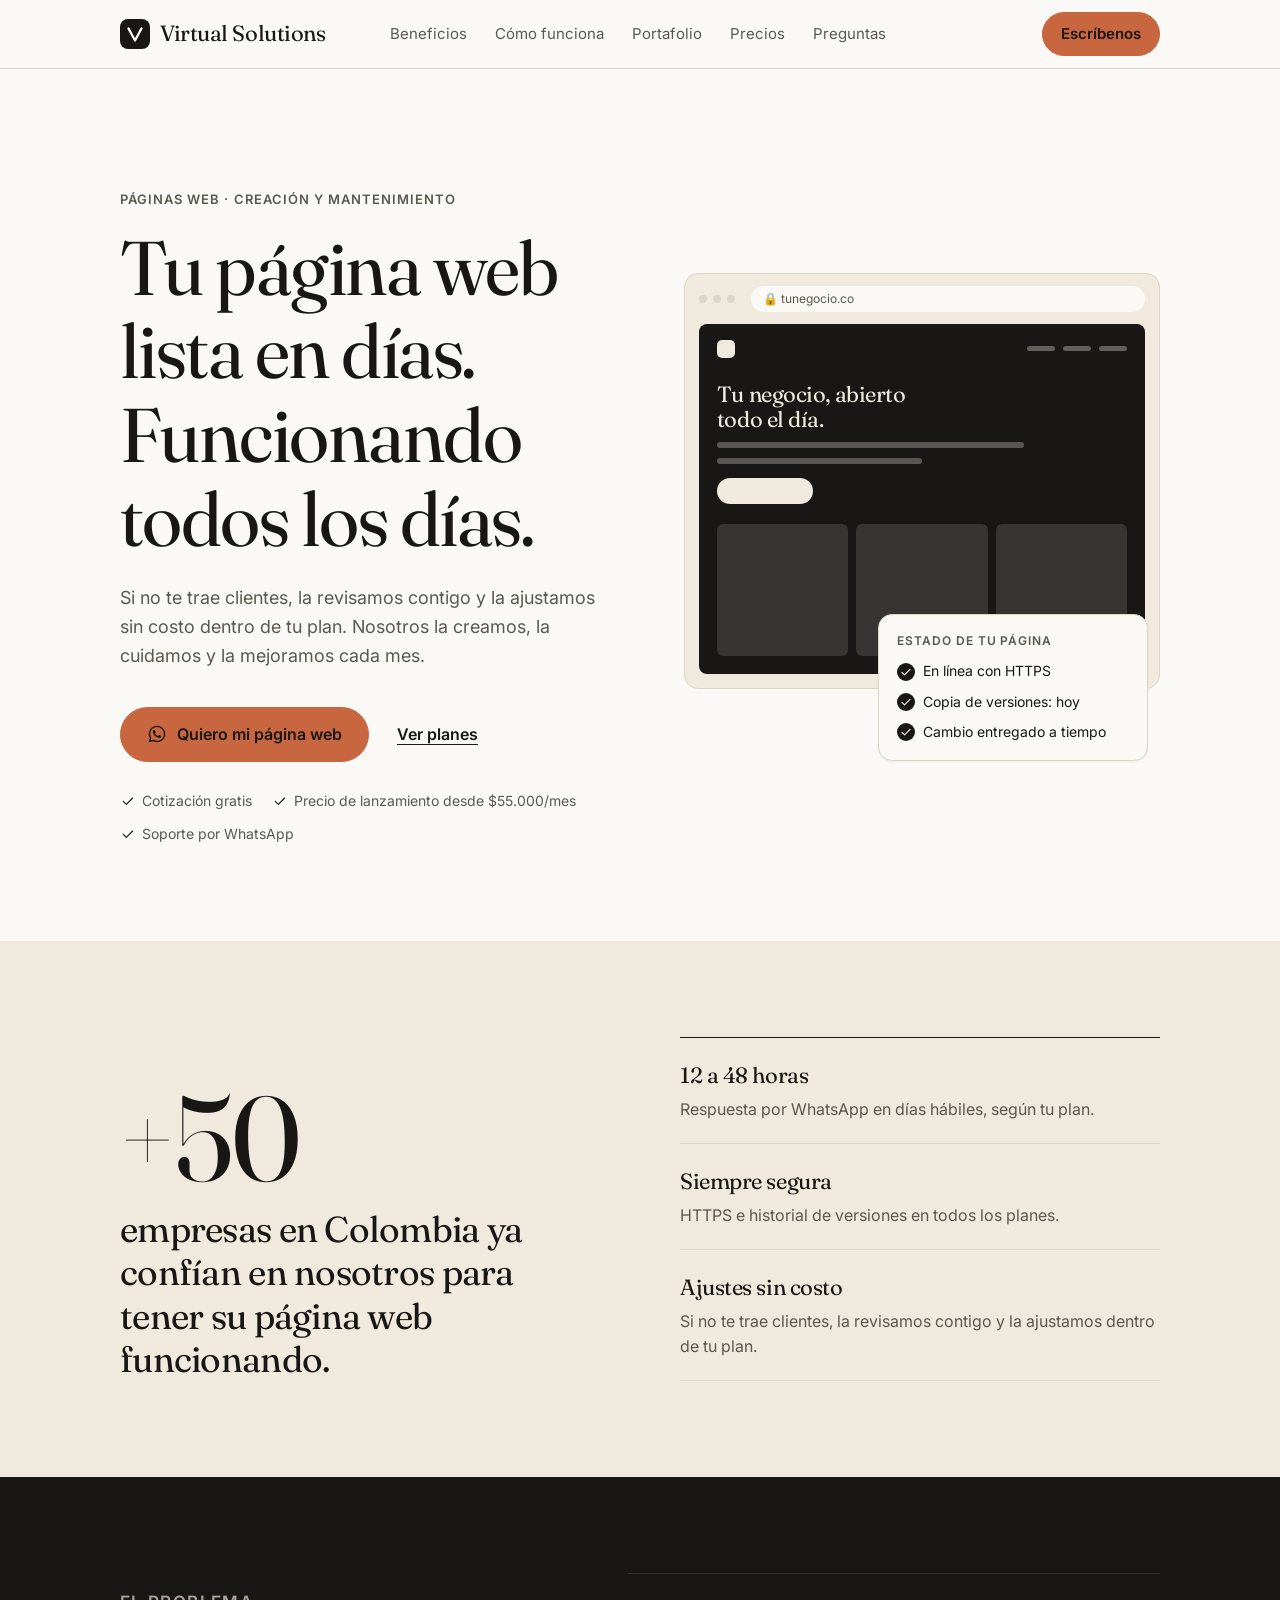
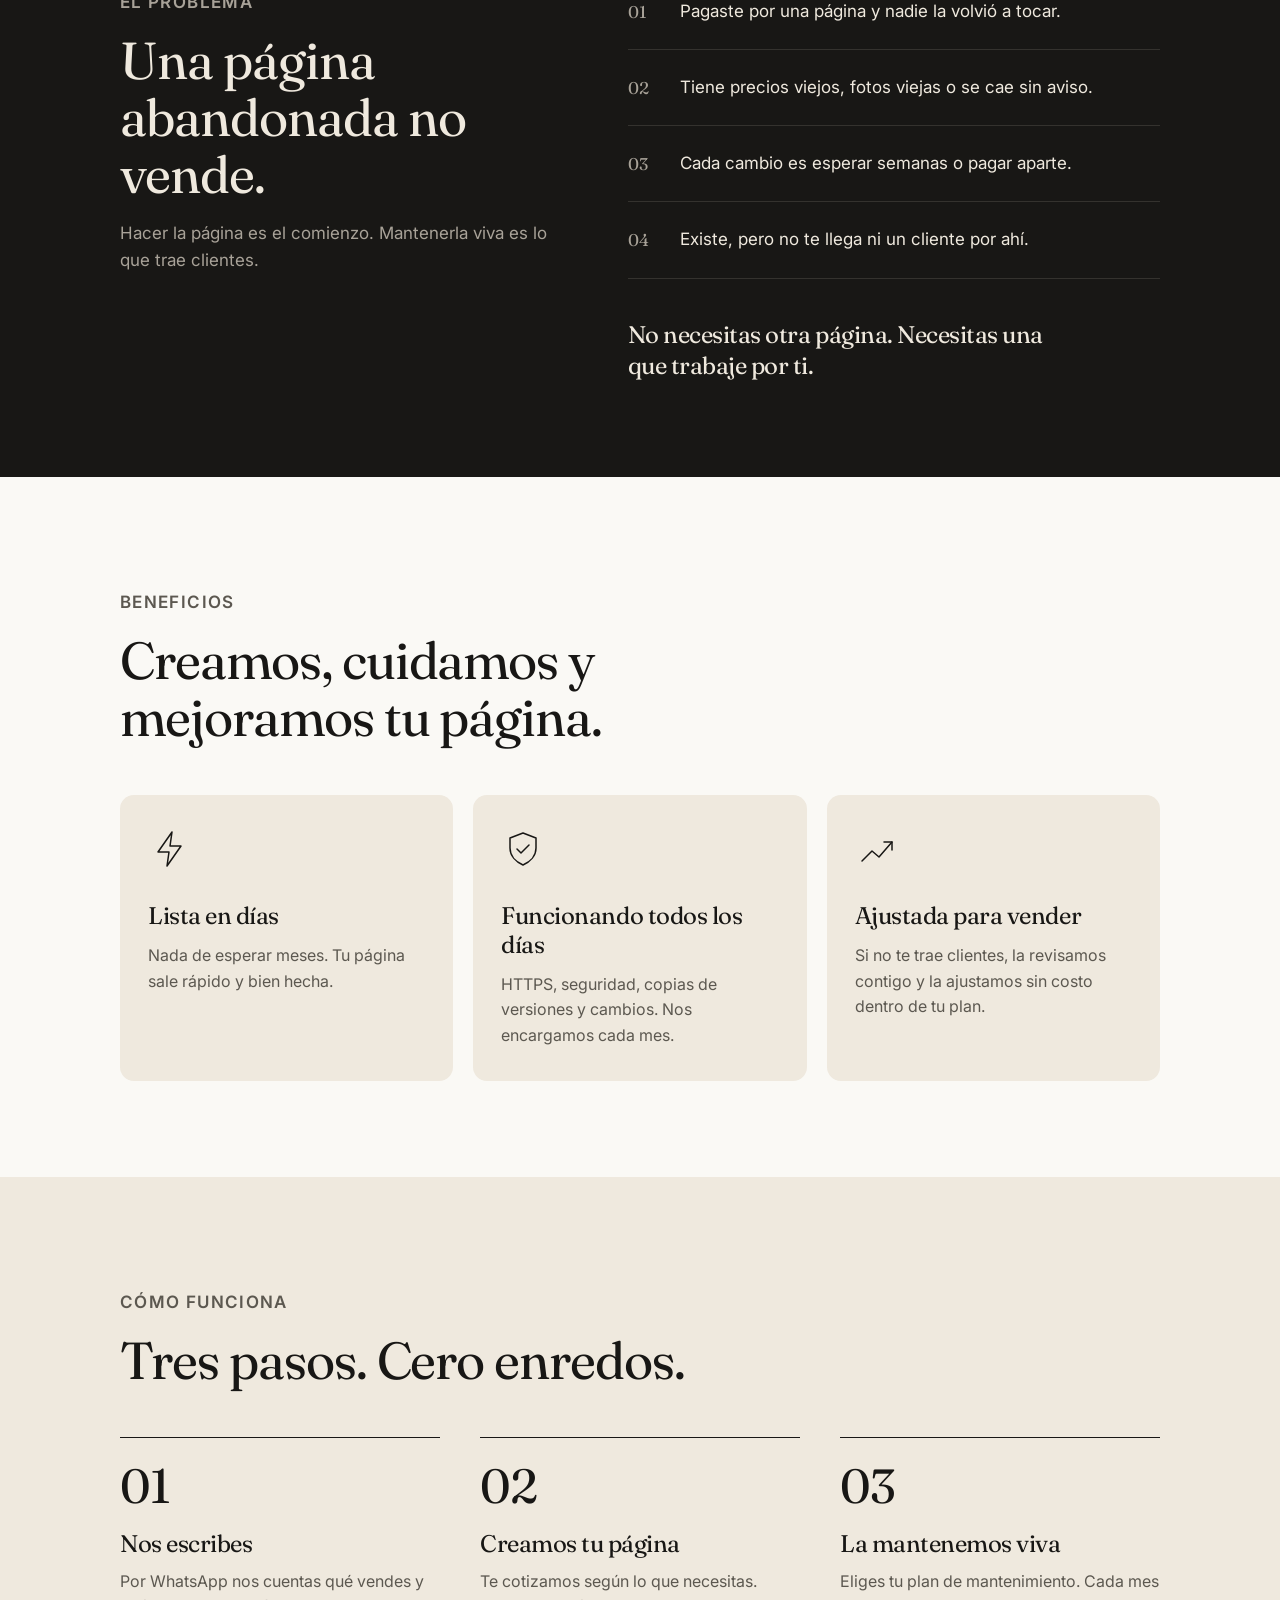
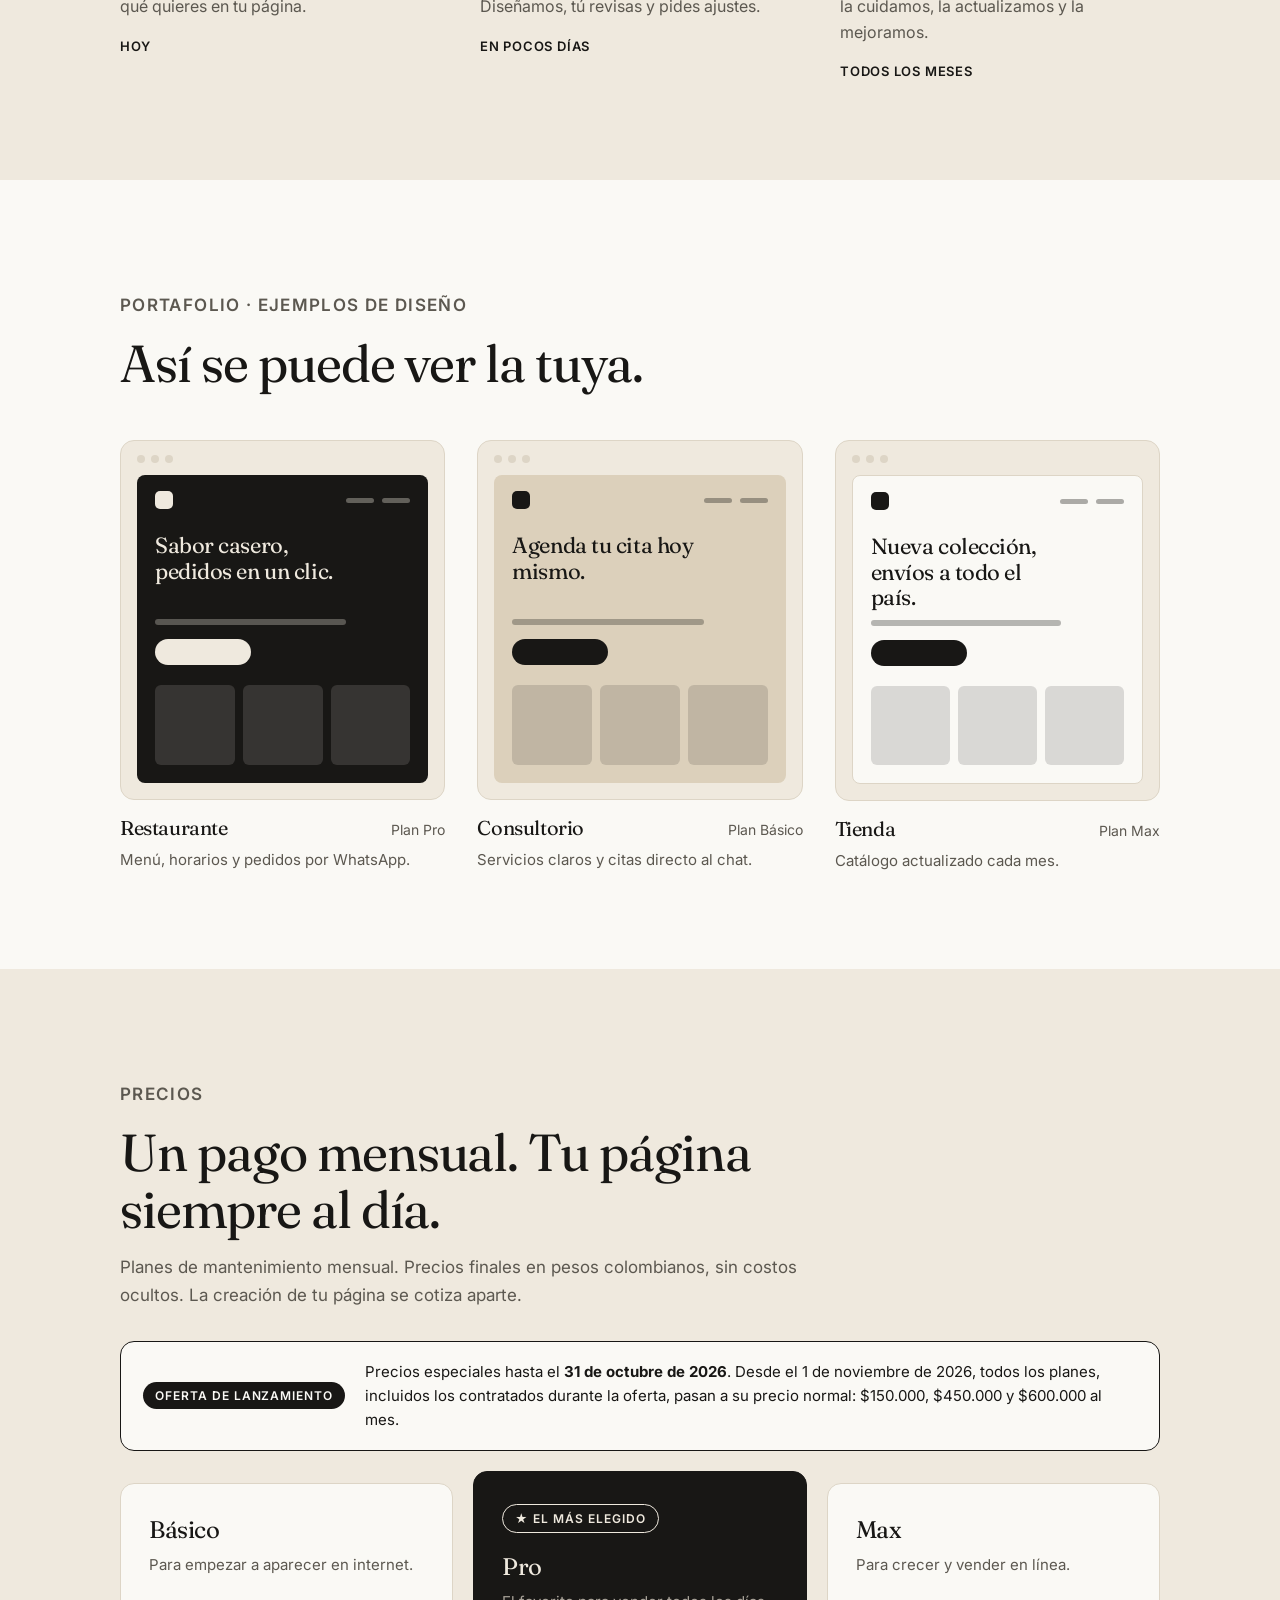
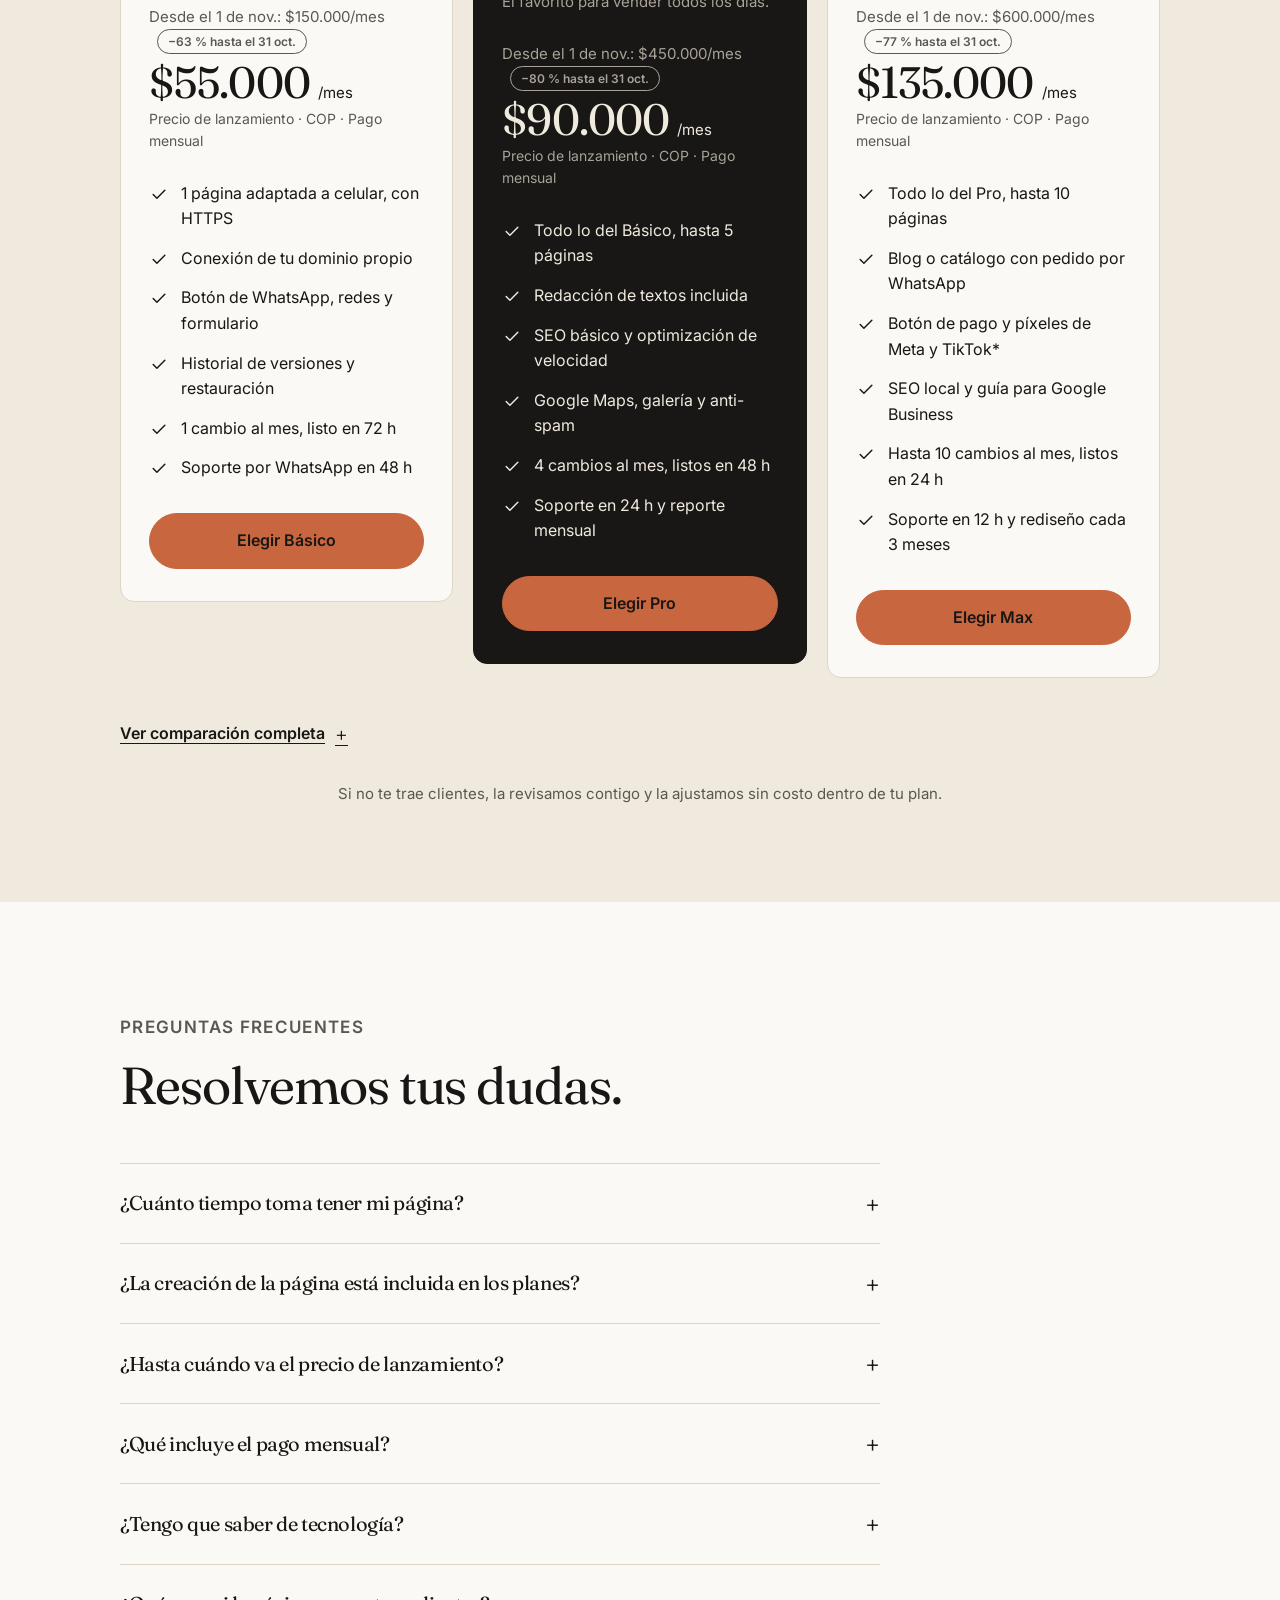
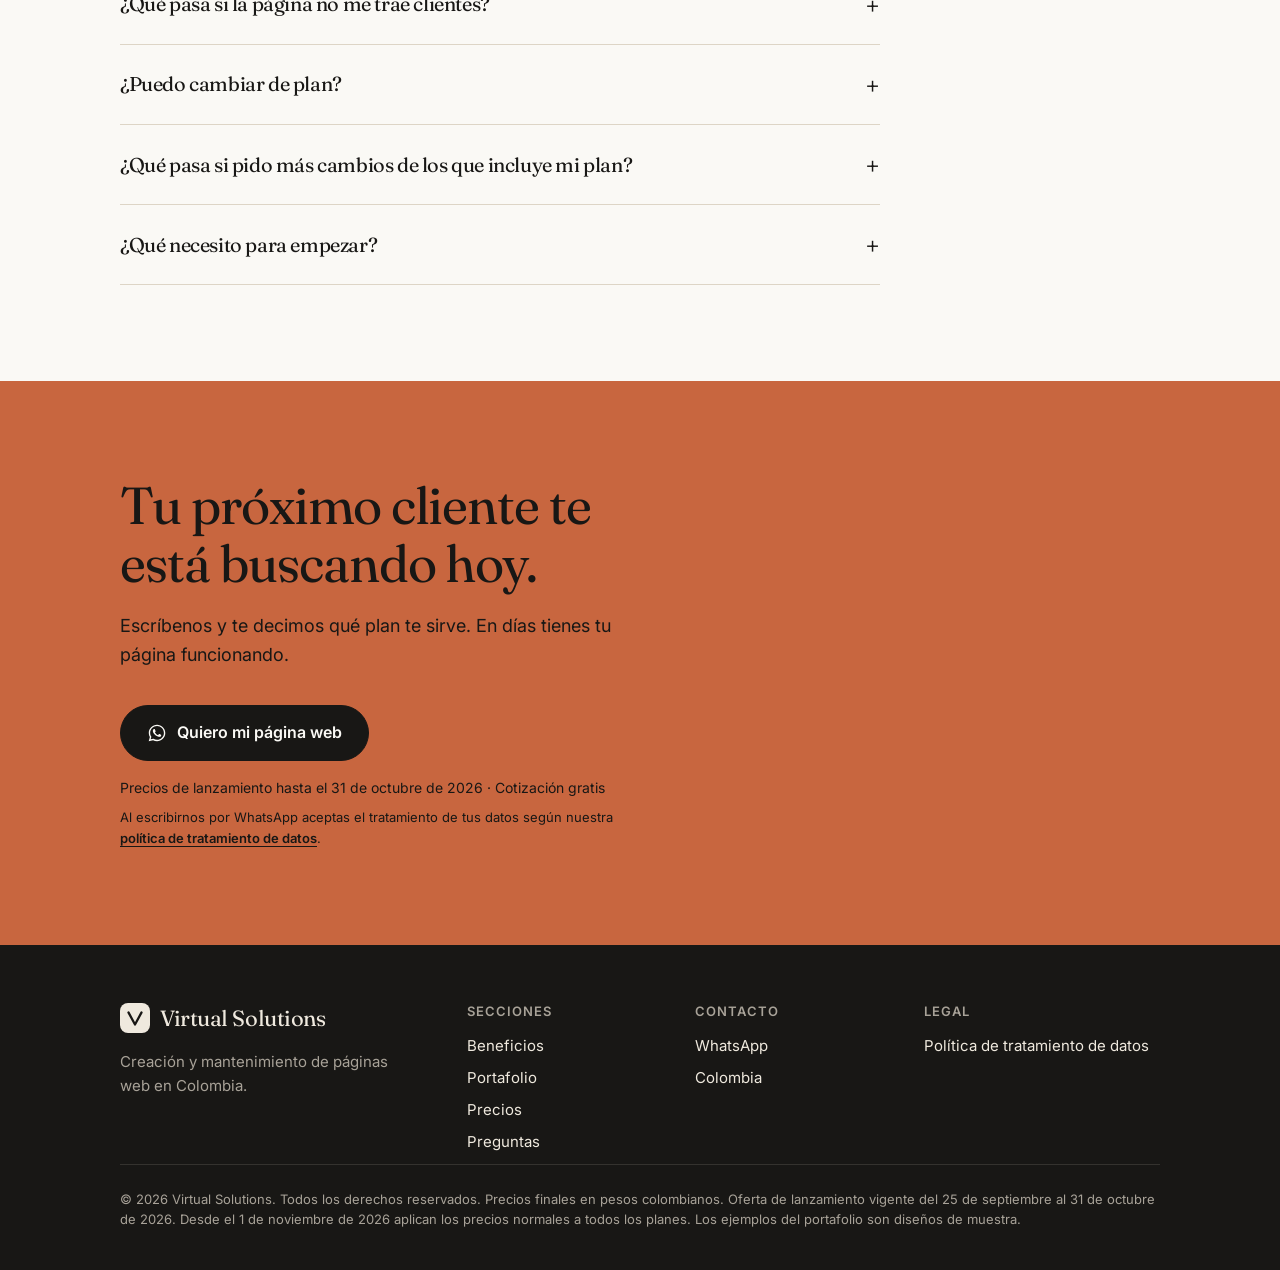
==== commit 2f6133b6: "Vuelve a oferta de lanzamiento (hasta el 31 de octubre de 2026) Co-Authored-By: Claude Opus 5.5 <nor" ====
--- a/index.html
+++ b/index.html
@@ -4,7 +4,7 @@
   <meta charset="utf-8">
   <meta name="viewport" content="width=device-width, initial-scale=1">
   <title>Virtual Solutions · Páginas web con mantenimiento mensual</title>
-  <meta name="description" content="Tu página web lista en días y funcionando todos los días. Creación a tu medida y mantenimiento mensual con precio de aniversario desde $55.000. Si no te trae clientes, la revisamos contigo y la ajustamos sin costo dentro de tu plan.">
+  <meta name="description" content="Tu página web lista en días y funcionando todos los días. Creación a tu medida y mantenimiento mensual con precio de lanzamiento desde $55.000. Si no te trae clientes, la revisamos contigo y la ajustamos sin costo dentro de tu plan.">
   <meta name="theme-color" content="#faf9f5">
   <link rel="icon" href="data:image/svg+xml,%3Csvg xmlns='http://www.w3.org/2000/svg' viewBox='0 0 32 32'%3E%3Crect width='32' height='32' rx='8' fill='%23181715'/%3E%3Cpath d='M9 10l7 13 7-13' fill='none' stroke='%23faf9f5' stroke-width='2.4' stroke-linecap='round' stroke-linejoin='round'/%3E%3C/svg%3E">
 
@@ -63,7 +63,7 @@
           </div>
           <ul class="heroe-sellos">
             <li><svg aria-hidden="true"><use href="#i-check"/></svg>Cotización gratis</li>
-            <li><svg aria-hidden="true"><use href="#i-check"/></svg>Precio de aniversario desde $55.000/mes</li>
+            <li><svg aria-hidden="true"><use href="#i-check"/></svg>Precio de lanzamiento desde $55.000/mes</li>
             <li><svg aria-hidden="true"><use href="#i-check"/></svg>Soporte por WhatsApp</li>
           </ul>
         </div>
@@ -254,7 +254,7 @@
           <p>Planes de mantenimiento mensual. Precios finales en pesos colombianos, sin costos ocultos. La creación de tu página se cotiza aparte.</p>
         </div>
         <div class="oferta" role="note">
-          <span class="oferta-etiqueta">Oferta de aniversario</span>
+          <span class="oferta-etiqueta">Oferta de lanzamiento</span>
           <p>Precios especiales hasta el <strong>31 de octubre de 2026</strong>. Desde el 1 de noviembre de 2026, todos los planes, incluidos los contratados durante la oferta, pasan a su precio normal: $150.000, $450.000 y $600.000 al mes.</p>
         </div>
         <div class="planes">
@@ -263,7 +263,7 @@
             <p class="plan-desc">Para empezar a aparecer en internet.</p>
             <p class="precio-antes">Desde el 1 de nov.: $150.000/mes<span class="ahorro">−63&nbsp;% hasta el 31 oct.</span></p>
             <p class="precio">$55.000 <small>/mes</small></p>
-            <p class="precio-nota">Precio de aniversario · COP · Pago mensual</p>
+            <p class="precio-nota">Precio de lanzamiento · COP · Pago mensual</p>
             <ul>
               <li><svg aria-hidden="true"><use href="#i-check"/></svg>1 página adaptada a celular, con HTTPS</li>
               <li><svg aria-hidden="true"><use href="#i-check"/></svg>Conexión de tu dominio propio</li>
@@ -272,7 +272,7 @@
               <li><svg aria-hidden="true"><use href="#i-check"/></svg>1 cambio al mes, listo en 72&nbsp;h</li>
               <li><svg aria-hidden="true"><use href="#i-check"/></svg>Soporte por WhatsApp en 48&nbsp;h</li>
             </ul>
-            <a class="boton boton-bloque" href="https://wa.me/573016631593?text=Hola%2C%20vi%20su%20p%C3%A1gina%20web%20y%20me%20interesa%20el%20plan%20B%C3%A1sico%20con%20precio%20de%20aniversario%20%28%2455.000%20al%20mes%29.%0A%0AMi%20nombre%20es%3A%20%0AMi%20negocio%20es%3A%20%0A%C2%BFYa%20tengo%20p%C3%A1gina%20web%3F%20%28s%C3%AD%20%2F%20no%29%3A%20" target="_blank" rel="noopener">Elegir Básico</a>
+            <a class="boton boton-bloque" href="https://wa.me/573016631593?text=Hola%2C%20vi%20su%20p%C3%A1gina%20web%20y%20me%20interesa%20el%20plan%20B%C3%A1sico%20con%20precio%20de%20lanzamiento%20%28%2455.000%20al%20mes%29.%0A%0AMi%20nombre%20es%3A%20%0AMi%20negocio%20es%3A%20%0A%C2%BFYa%20tengo%20p%C3%A1gina%20web%3F%20%28s%C3%AD%20%2F%20no%29%3A%20" target="_blank" rel="noopener">Elegir Básico</a>
           </article>
 
           <article class="plan plan-destacado">
@@ -281,7 +281,7 @@
             <p class="plan-desc">El favorito para vender todos los días.</p>
             <p class="precio-antes">Desde el 1 de nov.: $450.000/mes<span class="ahorro">−80&nbsp;% hasta el 31 oct.</span></p>
             <p class="precio">$90.000 <small>/mes</small></p>
-            <p class="precio-nota">Precio de aniversario · COP · Pago mensual</p>
+            <p class="precio-nota">Precio de lanzamiento · COP · Pago mensual</p>
             <ul>
               <li><svg aria-hidden="true"><use href="#i-check"/></svg>Todo lo del Básico, hasta 5 páginas</li>
               <li><svg aria-hidden="true"><use href="#i-check"/></svg>Redacción de textos incluida</li>
@@ -290,7 +290,7 @@
               <li><svg aria-hidden="true"><use href="#i-check"/></svg>4 cambios al mes, listos en 48&nbsp;h</li>
               <li><svg aria-hidden="true"><use href="#i-check"/></svg>Soporte en 24&nbsp;h y reporte mensual</li>
             </ul>
-            <a class="boton boton-bloque" href="https://wa.me/573016631593?text=Hola%2C%20vi%20su%20p%C3%A1gina%20web%20y%20me%20interesa%20el%20plan%20Pro%20con%20precio%20de%20aniversario%20%28%2490.000%20al%20mes%29.%0A%0AMi%20nombre%20es%3A%20%0AMi%20negocio%20es%3A%20%0A%C2%BFYa%20tengo%20p%C3%A1gina%20web%3F%20%28s%C3%AD%20%2F%20no%29%3A%20" target="_blank" rel="noopener">Elegir Pro</a>
+            <a class="boton boton-bloque" href="https://wa.me/573016631593?text=Hola%2C%20vi%20su%20p%C3%A1gina%20web%20y%20me%20interesa%20el%20plan%20Pro%20con%20precio%20de%20lanzamiento%20%28%2490.000%20al%20mes%29.%0A%0AMi%20nombre%20es%3A%20%0AMi%20negocio%20es%3A%20%0A%C2%BFYa%20tengo%20p%C3%A1gina%20web%3F%20%28s%C3%AD%20%2F%20no%29%3A%20" target="_blank" rel="noopener">Elegir Pro</a>
           </article>
 
           <article class="plan">
@@ -298,7 +298,7 @@
             <p class="plan-desc">Para crecer y vender en línea.</p>
             <p class="precio-antes">Desde el 1 de nov.: $600.000/mes<span class="ahorro">−77&nbsp;% hasta el 31 oct.</span></p>
             <p class="precio">$135.000 <small>/mes</small></p>
-            <p class="precio-nota">Precio de aniversario · COP · Pago mensual</p>
+            <p class="precio-nota">Precio de lanzamiento · COP · Pago mensual</p>
             <ul>
               <li><svg aria-hidden="true"><use href="#i-check"/></svg>Todo lo del Pro, hasta 10 páginas</li>
               <li><svg aria-hidden="true"><use href="#i-check"/></svg>Blog o catálogo con pedido por WhatsApp</li>
@@ -307,7 +307,7 @@
               <li><svg aria-hidden="true"><use href="#i-check"/></svg>Hasta 10 cambios al mes, listos en 24&nbsp;h</li>
               <li><svg aria-hidden="true"><use href="#i-check"/></svg>Soporte en 12&nbsp;h y rediseño cada 3 meses</li>
             </ul>
-            <a class="boton boton-bloque" href="https://wa.me/573016631593?text=Hola%2C%20vi%20su%20p%C3%A1gina%20web%20y%20me%20interesa%20el%20plan%20Max%20con%20precio%20de%20aniversario%20%28%24135.000%20al%20mes%29.%0A%0AMi%20nombre%20es%3A%20%0AMi%20negocio%20es%3A%20%0A%C2%BFYa%20tengo%20p%C3%A1gina%20web%3F%20%28s%C3%AD%20%2F%20no%29%3A%20" target="_blank" rel="noopener">Elegir Max</a>
+            <a class="boton boton-bloque" href="https://wa.me/573016631593?text=Hola%2C%20vi%20su%20p%C3%A1gina%20web%20y%20me%20interesa%20el%20plan%20Max%20con%20precio%20de%20lanzamiento%20%28%24135.000%20al%20mes%29.%0A%0AMi%20nombre%20es%3A%20%0AMi%20negocio%20es%3A%20%0A%C2%BFYa%20tengo%20p%C3%A1gina%20web%3F%20%28s%C3%AD%20%2F%20no%29%3A%20" target="_blank" rel="noopener">Elegir Max</a>
           </article>
         </div>
 
@@ -368,7 +368,7 @@
             <p>No. Son dos servicios distintos. La creación se cobra una sola vez, por proyecto: tú nos dices qué quieres en tu página y nosotros lo hacemos realidad. El precio depende de lo que necesites. Los planes mensuales son para el mantenimiento: mantenerla en línea, segura y al día.</p>
           </details>
           <details>
-            <summary>¿Hasta cuándo va el precio de aniversario?</summary>
+            <summary>¿Hasta cuándo va el precio de lanzamiento?</summary>
             <p>Hasta el 31 de octubre de 2026. Desde el 1 de noviembre de 2026, todos los planes pasan a su precio normal, también los que se contrataron durante la oferta: $150.000 (Básico), $450.000 (Pro) y $600.000 (Max) al mes. Te avisamos antes del cambio.</p>
           </details>
           <details>
@@ -389,7 +389,7 @@
           </details>
           <details>
             <summary>¿Qué pasa si pido más cambios de los que incluye mi plan?</summary>
-            <p>Te avisamos antes y te proponemos subir de plan o hacerlos aparte. Nunca cobramos sin avisar.</p>
+            <p>Los cambios adicionales se cobran aparte, por cada actualización. Te decimos el valor antes de hacerlo y, cuando lo apruebas, lo realizamos. Si necesitas cambios seguido, te conviene subir de plan.</p>
           </details>
           <details>
             <summary>¿Qué necesito para empezar?</summary>
@@ -408,7 +408,7 @@
           <svg aria-hidden="true"><use href="#i-whatsapp"/></svg>
           Quiero mi página web
         </a>
-        <p class="nota">Precios de aniversario hasta el 31 de octubre de 2026 · Cotización gratis</p>
+        <p class="nota">Precios de lanzamiento hasta el 31 de octubre de 2026 · Cotización gratis</p>
         <p class="nota aviso">Al escribirnos por WhatsApp aceptas el tratamiento de tus datos según nuestra <a href="politica-datos.html">política de tratamiento de datos</a>.</p>
       </div>
     </section>
@@ -446,7 +446,7 @@
           </ul>
         </div>
       </div>
-      <p class="pie-legal">© 2026 Virtual Solutions. Todos los derechos reservados. Precios finales en pesos colombianos. Oferta de aniversario vigente del 25 de septiembre al 31 de octubre de 2026. Desde el 1 de noviembre de 2026 aplican los precios normales a todos los planes. Los ejemplos del portafolio son diseños de muestra.</p>
+      <p class="pie-legal">© 2026 Virtual Solutions. Todos los derechos reservados. Precios finales en pesos colombianos. Oferta de lanzamiento vigente del 25 de septiembre al 31 de octubre de 2026. Desde el 1 de noviembre de 2026 aplican los precios normales a todos los planes. Los ejemplos del portafolio son diseños de muestra.</p>
     </div>
   </footer>
 
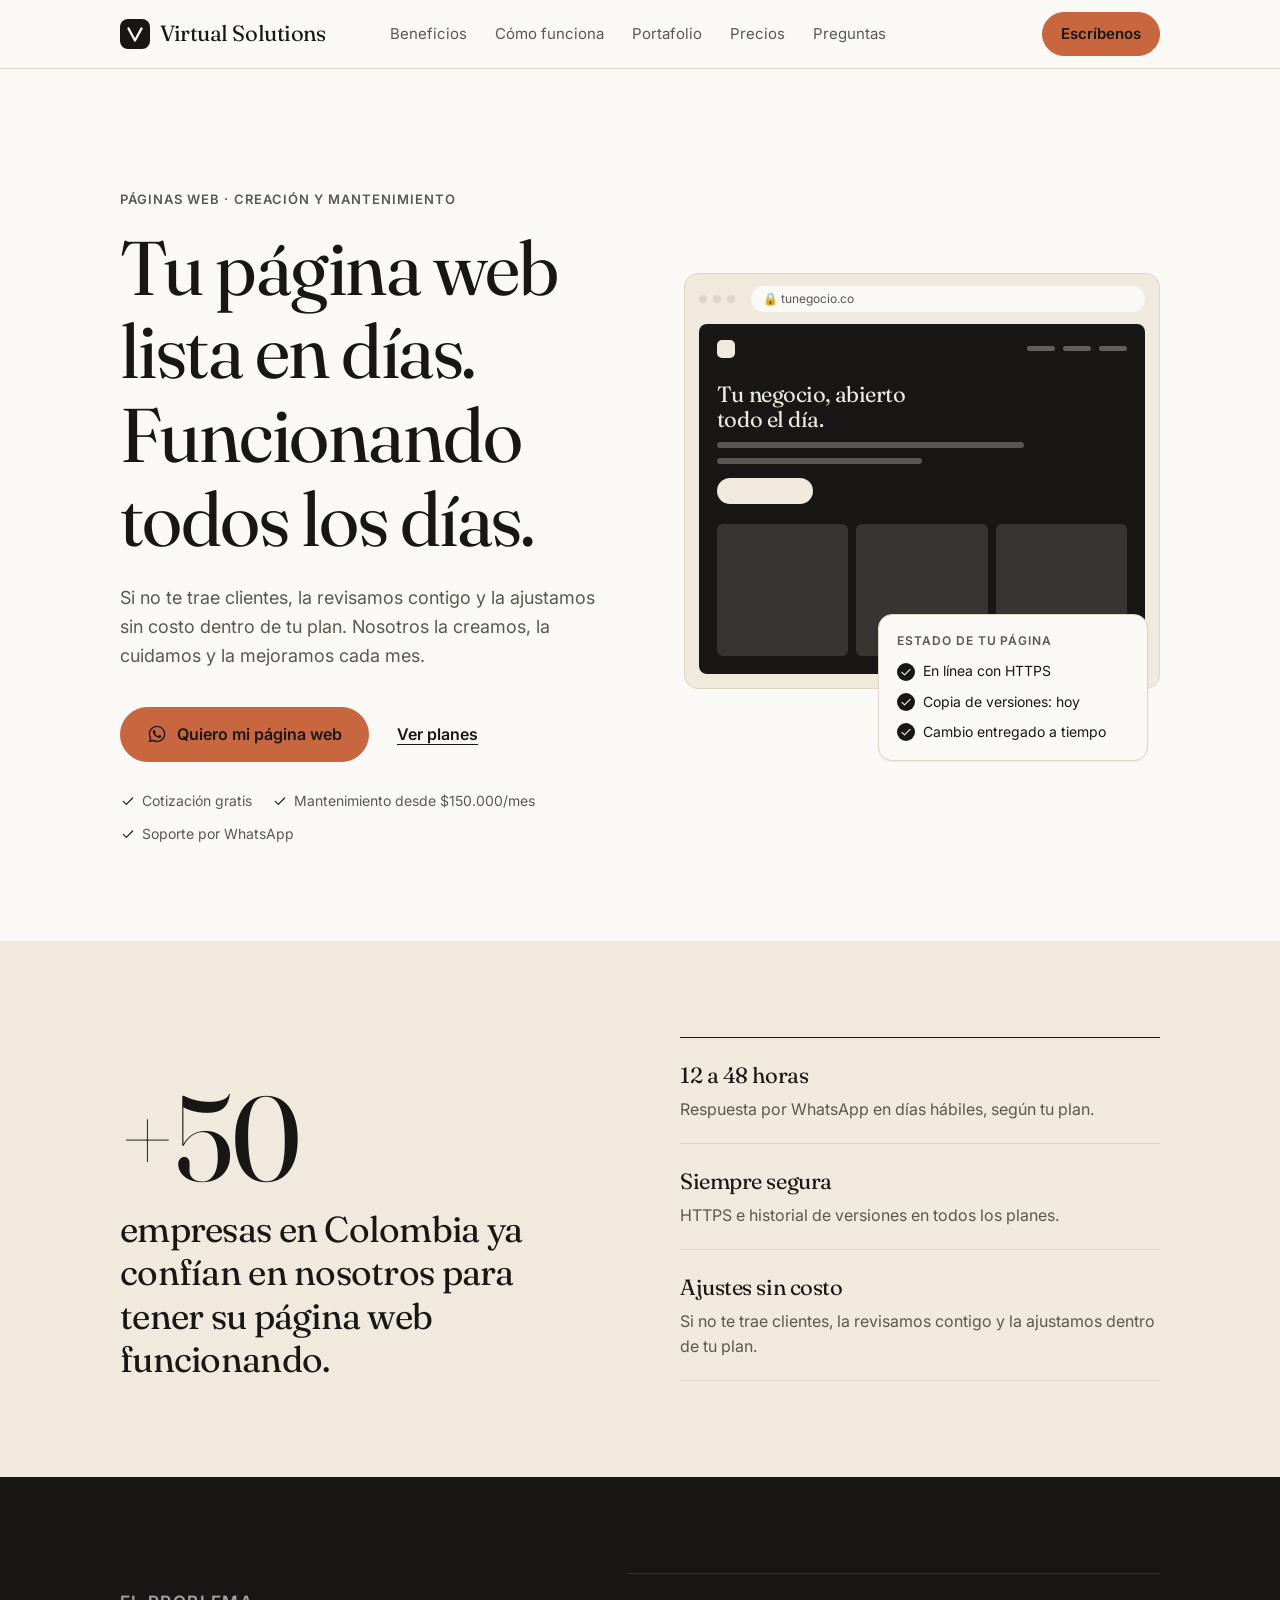
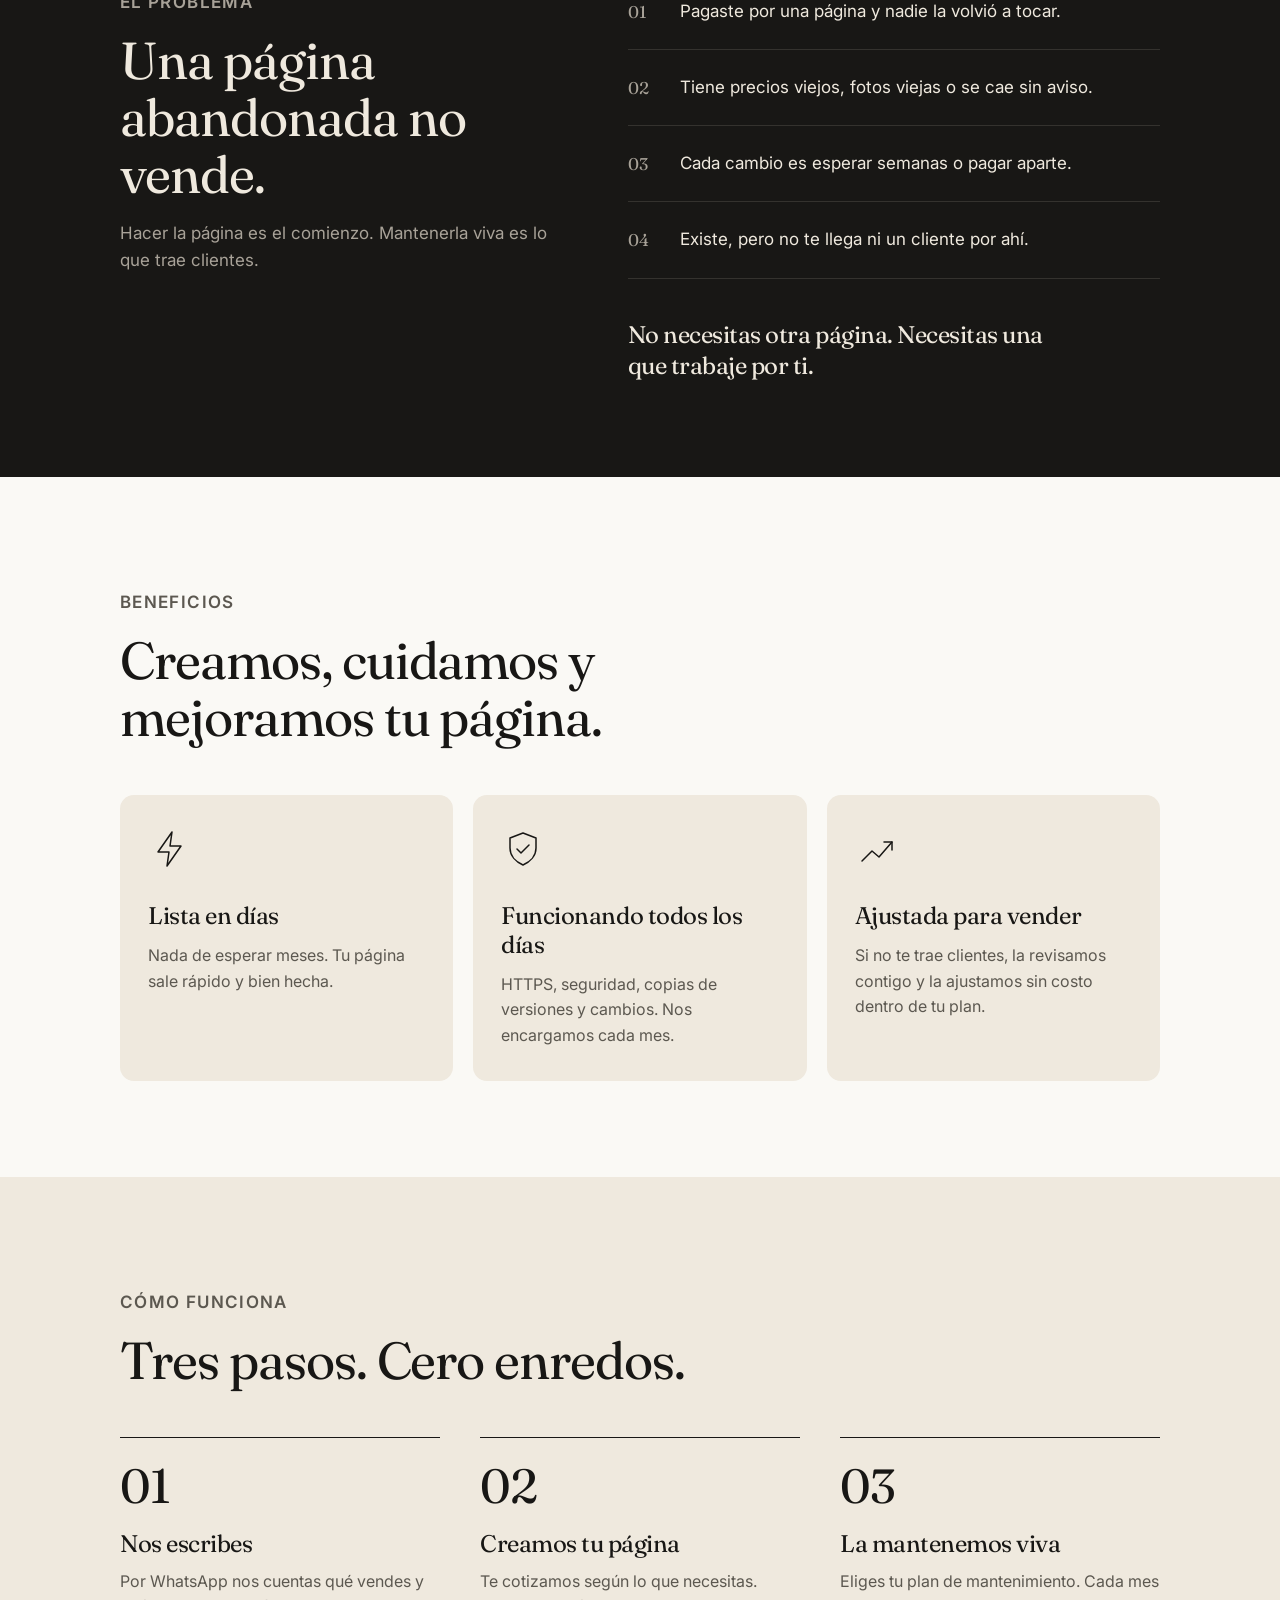
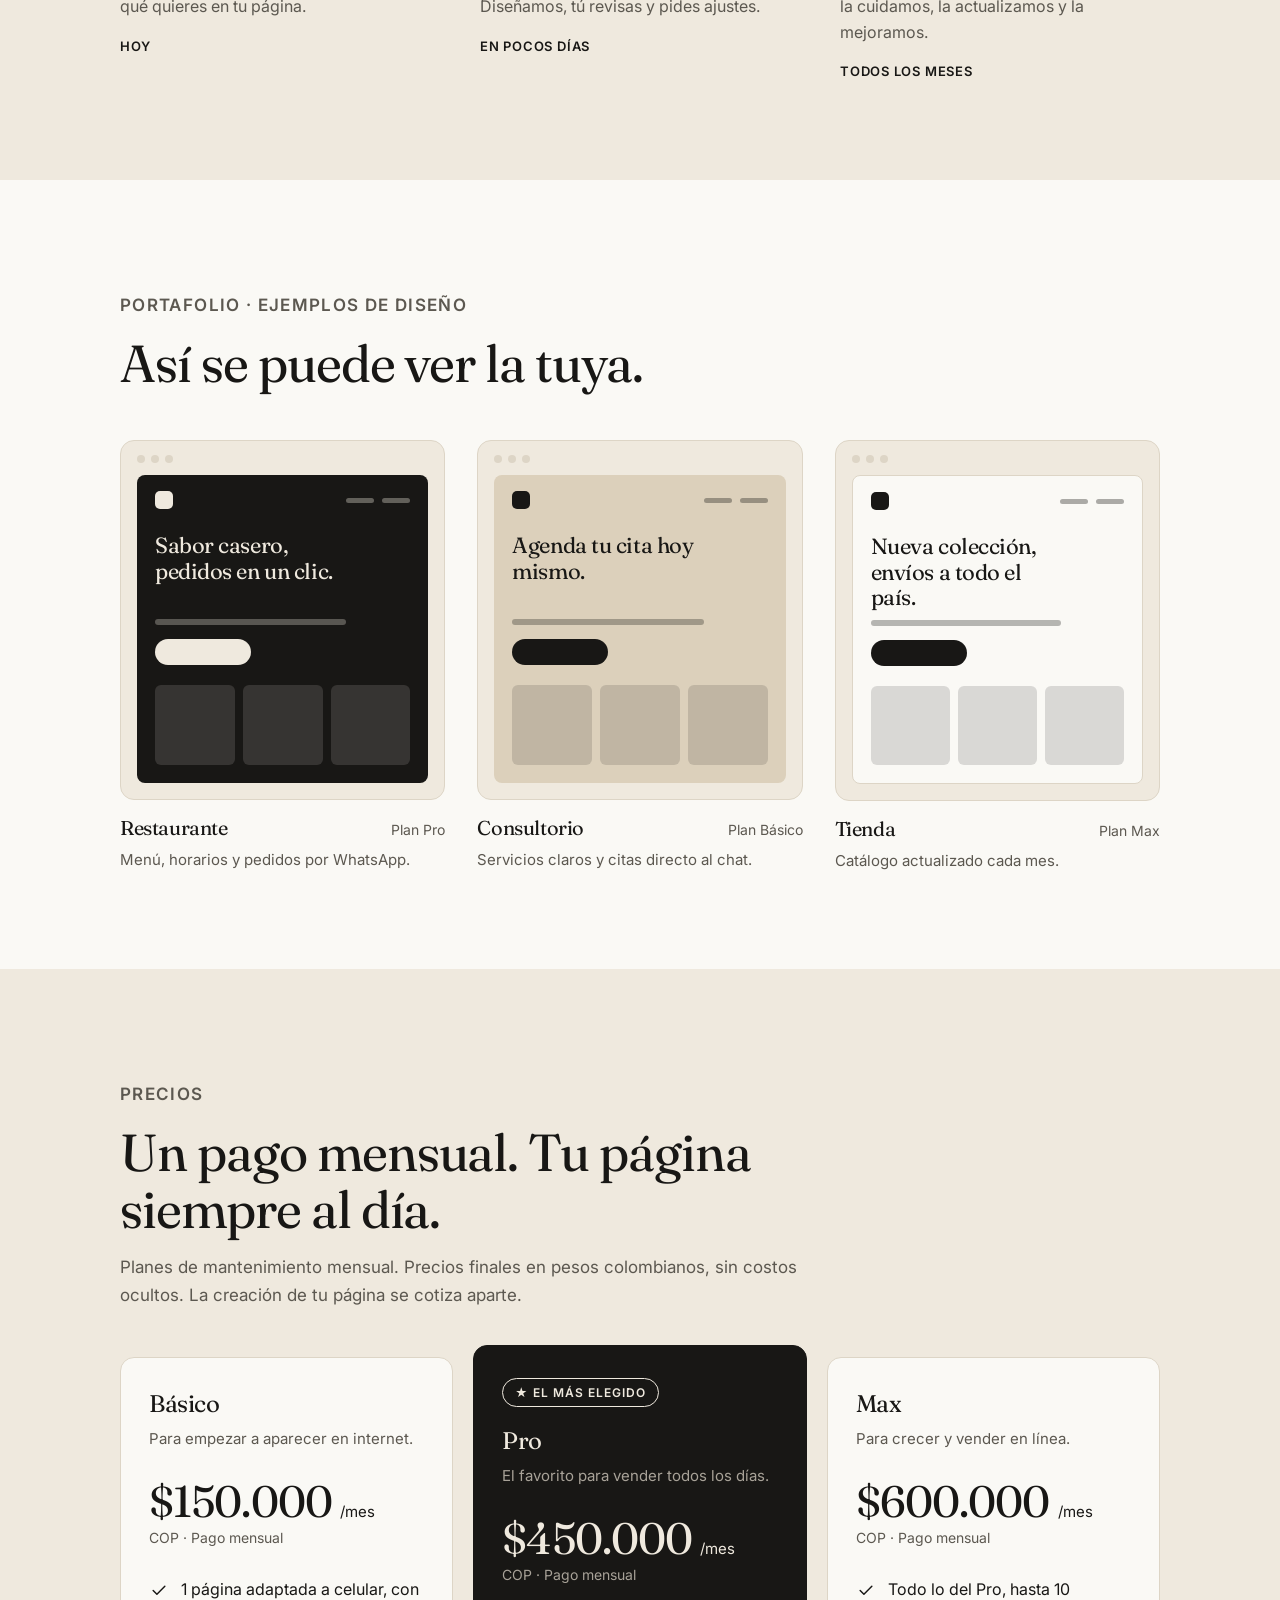
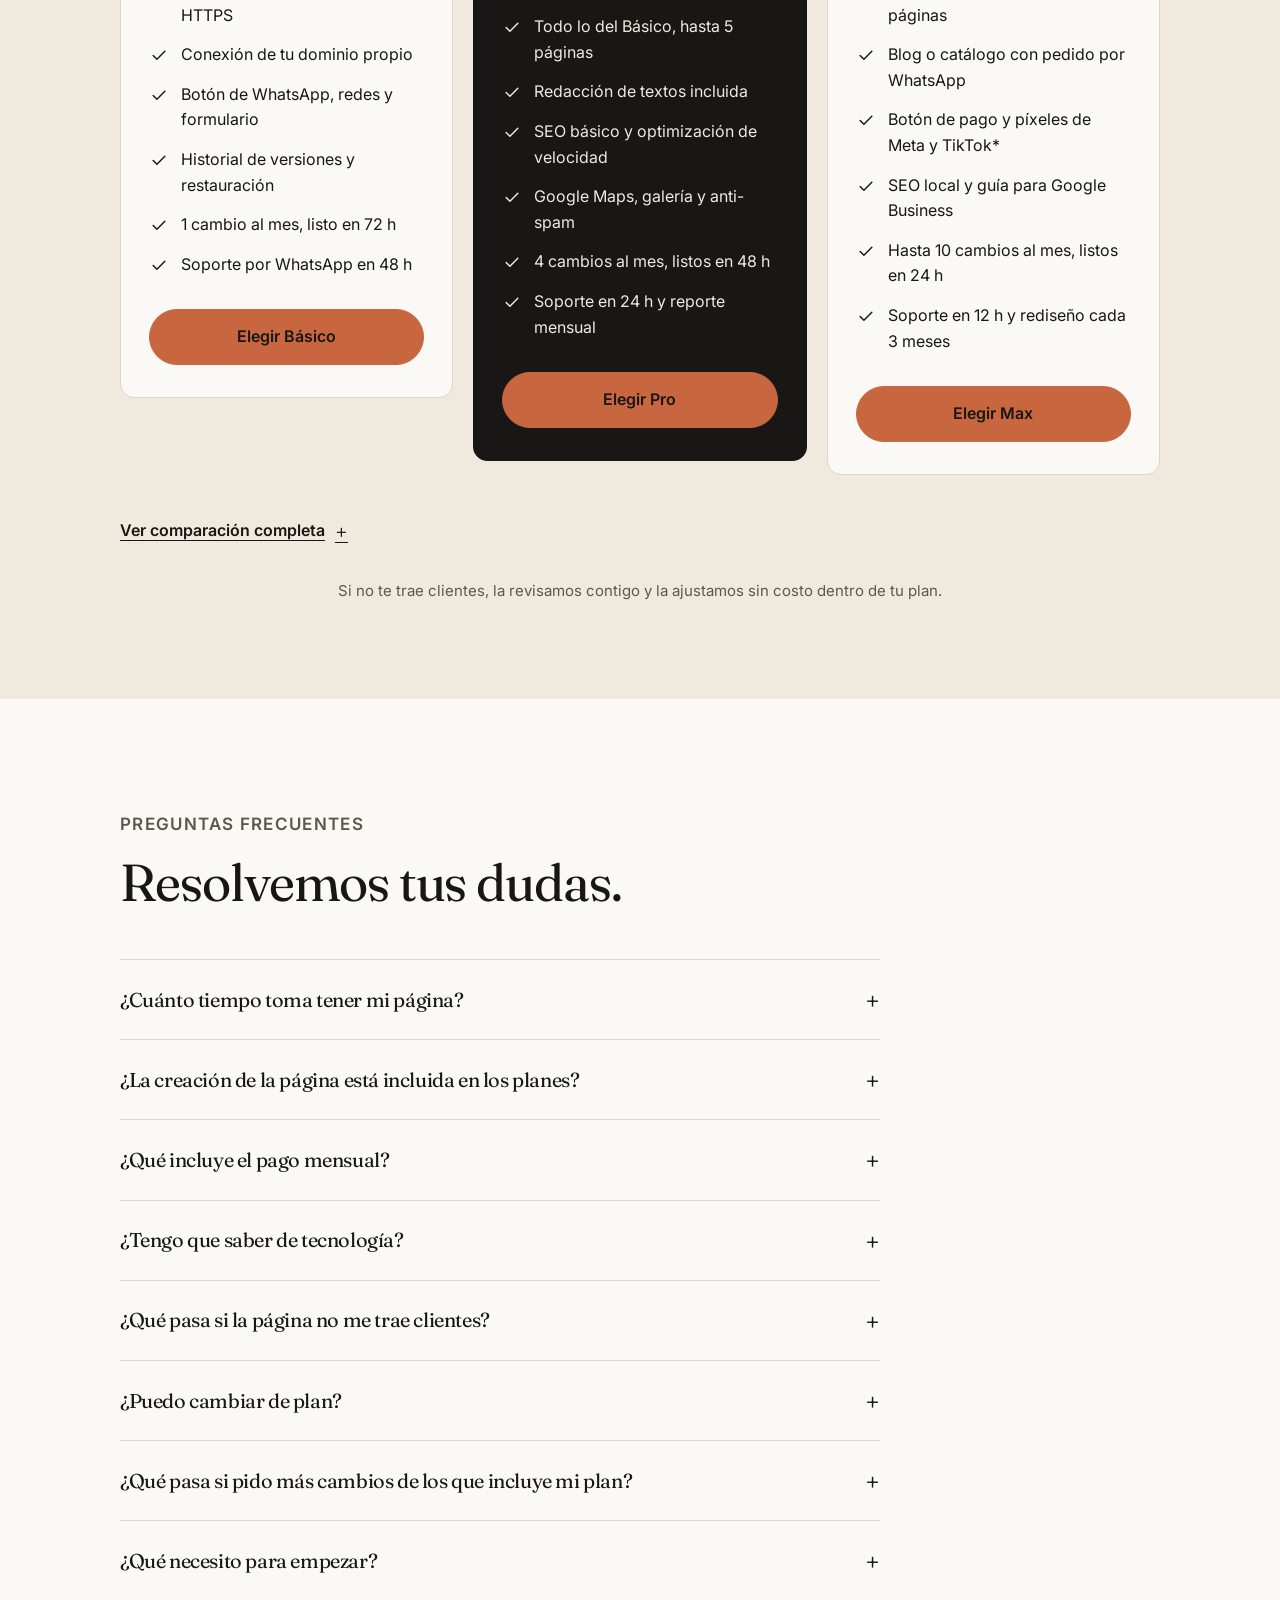
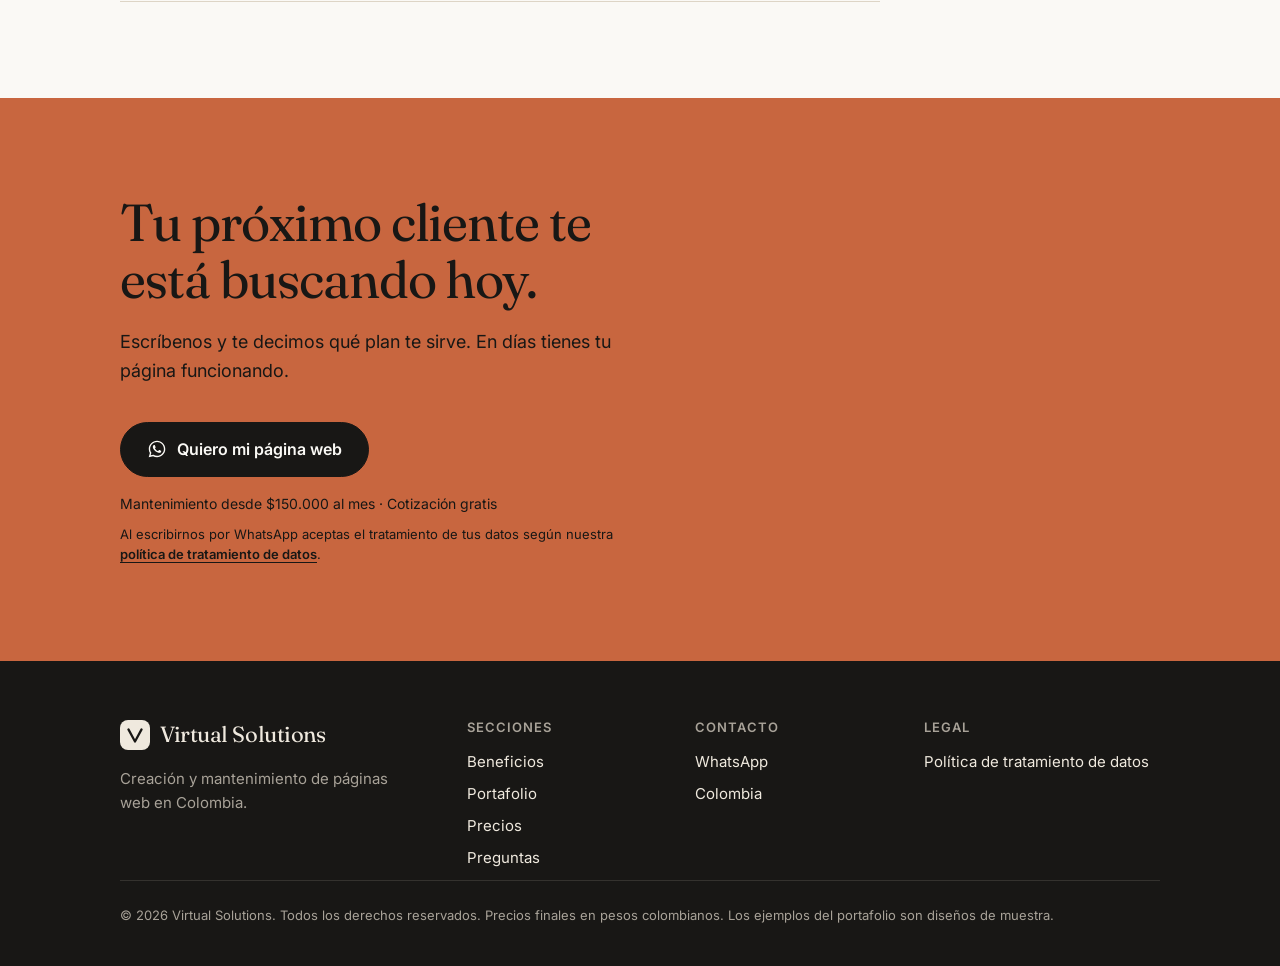
==== commit ea2e2fed: "Quita la oferta de lanzamiento y deja solo los precios normales (150.000, 450.000 y 600.000) Co-Auth" ====
--- a/index.html
+++ b/index.html
@@ -4,12 +4,12 @@
   <meta charset="utf-8">
   <meta name="viewport" content="width=device-width, initial-scale=1">
   <title>Virtual Solutions · Páginas web con mantenimiento mensual</title>
-  <meta name="description" content="Tu página web lista en días y funcionando todos los días. Creación a tu medida y mantenimiento mensual con precio de lanzamiento desde $55.000. Si no te trae clientes, la revisamos contigo y la ajustamos sin costo dentro de tu plan.">
+  <meta name="description" content="Tu página web lista en días y funcionando todos los días. Creación a tu medida y mantenimiento mensual desde $150.000. Si no te trae clientes, la revisamos contigo y la ajustamos sin costo dentro de tu plan.">
   <meta name="theme-color" content="#faf9f5">
   <link rel="icon" href="data:image/svg+xml,%3Csvg xmlns='http://www.w3.org/2000/svg' viewBox='0 0 32 32'%3E%3Crect width='32' height='32' rx='8' fill='%23181715'/%3E%3Cpath d='M9 10l7 13 7-13' fill='none' stroke='%23faf9f5' stroke-width='2.4' stroke-linecap='round' stroke-linejoin='round'/%3E%3C/svg%3E">
 
   <meta property="og:title" content="Virtual Solutions · Tu página web lista en días, funcionando todos los días">
-  <meta property="og:description" content="Creación de páginas web a tu medida y mantenimiento desde $55.000 al mes. Si no te trae clientes, la revisamos contigo y la ajustamos sin costo dentro de tu plan.">
+  <meta property="og:description" content="Creación de páginas web a tu medida y mantenimiento desde $150.000 al mes. Si no te trae clientes, la revisamos contigo y la ajustamos sin costo dentro de tu plan.">
   <meta property="og:type" content="website">
   <meta property="og:locale" content="es_CO">
 
@@ -63,7 +63,7 @@
           </div>
           <ul class="heroe-sellos">
             <li><svg aria-hidden="true"><use href="#i-check"/></svg>Cotización gratis</li>
-            <li><svg aria-hidden="true"><use href="#i-check"/></svg>Precio de lanzamiento desde $55.000/mes</li>
+            <li><svg aria-hidden="true"><use href="#i-check"/></svg>Mantenimiento desde $150.000/mes</li>
             <li><svg aria-hidden="true"><use href="#i-check"/></svg>Soporte por WhatsApp</li>
           </ul>
         </div>
@@ -253,17 +253,12 @@
           <h2 id="t-precios">Un pago mensual. Tu página siempre al día.</h2>
           <p>Planes de mantenimiento mensual. Precios finales en pesos colombianos, sin costos ocultos. La creación de tu página se cotiza aparte.</p>
         </div>
-        <div class="oferta" role="note">
-          <span class="oferta-etiqueta">Oferta de lanzamiento</span>
-          <p>Precios especiales hasta el <strong>31 de octubre de 2026</strong>. Desde el 1 de noviembre de 2026, todos los planes, incluidos los contratados durante la oferta, pasan a su precio normal: $150.000, $450.000 y $600.000 al mes.</p>
-        </div>
         <div class="planes">
           <article class="plan">
             <h3>Básico</h3>
             <p class="plan-desc">Para empezar a aparecer en internet.</p>
-            <p class="precio-antes">Desde el 1 de nov.: $150.000/mes<span class="ahorro">−63&nbsp;% hasta el 31 oct.</span></p>
-            <p class="precio">$55.000 <small>/mes</small></p>
-            <p class="precio-nota">Precio de lanzamiento · COP · Pago mensual</p>
+            <p class="precio">$150.000 <small>/mes</small></p>
+            <p class="precio-nota">COP · Pago mensual</p>
             <ul>
               <li><svg aria-hidden="true"><use href="#i-check"/></svg>1 página adaptada a celular, con HTTPS</li>
               <li><svg aria-hidden="true"><use href="#i-check"/></svg>Conexión de tu dominio propio</li>
@@ -272,16 +267,15 @@
               <li><svg aria-hidden="true"><use href="#i-check"/></svg>1 cambio al mes, listo en 72&nbsp;h</li>
               <li><svg aria-hidden="true"><use href="#i-check"/></svg>Soporte por WhatsApp en 48&nbsp;h</li>
             </ul>
-            <a class="boton boton-bloque" href="https://wa.me/573016631593?text=Hola%2C%20vi%20su%20p%C3%A1gina%20web%20y%20me%20interesa%20el%20plan%20B%C3%A1sico%20con%20precio%20de%20lanzamiento%20%28%2455.000%20al%20mes%29.%0A%0AMi%20nombre%20es%3A%20%0AMi%20negocio%20es%3A%20%0A%C2%BFYa%20tengo%20p%C3%A1gina%20web%3F%20%28s%C3%AD%20%2F%20no%29%3A%20" target="_blank" rel="noopener">Elegir Básico</a>
+            <a class="boton boton-bloque" href="https://wa.me/573016631593?text=Hola%2C%20vi%20su%20p%C3%A1gina%20web%20y%20me%20interesa%20el%20plan%20B%C3%A1sico%20%28%24150.000%20al%20mes%29.%0A%0AMi%20nombre%20es%3A%20%0AMi%20negocio%20es%3A%20%0A%C2%BFYa%20tengo%20p%C3%A1gina%20web%3F%20%28s%C3%AD%20%2F%20no%29%3A%20" target="_blank" rel="noopener">Elegir Básico</a>
           </article>
 
           <article class="plan plan-destacado">
             <span class="etiqueta">★ El más elegido</span>
             <h3>Pro</h3>
             <p class="plan-desc">El favorito para vender todos los días.</p>
-            <p class="precio-antes">Desde el 1 de nov.: $450.000/mes<span class="ahorro">−80&nbsp;% hasta el 31 oct.</span></p>
-            <p class="precio">$90.000 <small>/mes</small></p>
-            <p class="precio-nota">Precio de lanzamiento · COP · Pago mensual</p>
+            <p class="precio">$450.000 <small>/mes</small></p>
+            <p class="precio-nota">COP · Pago mensual</p>
             <ul>
               <li><svg aria-hidden="true"><use href="#i-check"/></svg>Todo lo del Básico, hasta 5 páginas</li>
               <li><svg aria-hidden="true"><use href="#i-check"/></svg>Redacción de textos incluida</li>
@@ -290,15 +284,14 @@
               <li><svg aria-hidden="true"><use href="#i-check"/></svg>4 cambios al mes, listos en 48&nbsp;h</li>
               <li><svg aria-hidden="true"><use href="#i-check"/></svg>Soporte en 24&nbsp;h y reporte mensual</li>
             </ul>
-            <a class="boton boton-bloque" href="https://wa.me/573016631593?text=Hola%2C%20vi%20su%20p%C3%A1gina%20web%20y%20me%20interesa%20el%20plan%20Pro%20con%20precio%20de%20lanzamiento%20%28%2490.000%20al%20mes%29.%0A%0AMi%20nombre%20es%3A%20%0AMi%20negocio%20es%3A%20%0A%C2%BFYa%20tengo%20p%C3%A1gina%20web%3F%20%28s%C3%AD%20%2F%20no%29%3A%20" target="_blank" rel="noopener">Elegir Pro</a>
+            <a class="boton boton-bloque" href="https://wa.me/573016631593?text=Hola%2C%20vi%20su%20p%C3%A1gina%20web%20y%20me%20interesa%20el%20plan%20Pro%20%28%24450.000%20al%20mes%29.%0A%0AMi%20nombre%20es%3A%20%0AMi%20negocio%20es%3A%20%0A%C2%BFYa%20tengo%20p%C3%A1gina%20web%3F%20%28s%C3%AD%20%2F%20no%29%3A%20" target="_blank" rel="noopener">Elegir Pro</a>
           </article>
 
           <article class="plan">
             <h3>Max</h3>
             <p class="plan-desc">Para crecer y vender en línea.</p>
-            <p class="precio-antes">Desde el 1 de nov.: $600.000/mes<span class="ahorro">−77&nbsp;% hasta el 31 oct.</span></p>
-            <p class="precio">$135.000 <small>/mes</small></p>
-            <p class="precio-nota">Precio de lanzamiento · COP · Pago mensual</p>
+            <p class="precio">$600.000 <small>/mes</small></p>
+            <p class="precio-nota">COP · Pago mensual</p>
             <ul>
               <li><svg aria-hidden="true"><use href="#i-check"/></svg>Todo lo del Pro, hasta 10 páginas</li>
               <li><svg aria-hidden="true"><use href="#i-check"/></svg>Blog o catálogo con pedido por WhatsApp</li>
@@ -307,7 +300,7 @@
               <li><svg aria-hidden="true"><use href="#i-check"/></svg>Hasta 10 cambios al mes, listos en 24&nbsp;h</li>
               <li><svg aria-hidden="true"><use href="#i-check"/></svg>Soporte en 12&nbsp;h y rediseño cada 3 meses</li>
             </ul>
-            <a class="boton boton-bloque" href="https://wa.me/573016631593?text=Hola%2C%20vi%20su%20p%C3%A1gina%20web%20y%20me%20interesa%20el%20plan%20Max%20con%20precio%20de%20lanzamiento%20%28%24135.000%20al%20mes%29.%0A%0AMi%20nombre%20es%3A%20%0AMi%20negocio%20es%3A%20%0A%C2%BFYa%20tengo%20p%C3%A1gina%20web%3F%20%28s%C3%AD%20%2F%20no%29%3A%20" target="_blank" rel="noopener">Elegir Max</a>
+            <a class="boton boton-bloque" href="https://wa.me/573016631593?text=Hola%2C%20vi%20su%20p%C3%A1gina%20web%20y%20me%20interesa%20el%20plan%20Max%20%28%24600.000%20al%20mes%29.%0A%0AMi%20nombre%20es%3A%20%0AMi%20negocio%20es%3A%20%0A%C2%BFYa%20tengo%20p%C3%A1gina%20web%3F%20%28s%C3%AD%20%2F%20no%29%3A%20" target="_blank" rel="noopener">Elegir Max</a>
           </article>
         </div>
 
@@ -316,7 +309,7 @@
           <div class="tabla-scroll" tabindex="0" role="region" aria-label="Comparación de planes">
             <table class="tabla-planes">
               <thead>
-                <tr><th scope="col"><span class="sr">Beneficio</span></th><th scope="col">Básico<br><small>$55.000</small></th><th scope="col" class="col-pro">Pro ★<br><small>$90.000</small></th><th scope="col">Max<br><small>$135.000</small></th></tr>
+                <tr><th scope="col"><span class="sr">Beneficio</span></th><th scope="col">Básico<br><small>$150.000</small></th><th scope="col" class="col-pro">Pro ★<br><small>$450.000</small></th><th scope="col">Max<br><small>$600.000</small></th></tr>
               </thead>
               <tbody>
                 <tr><th scope="row">Páginas</th><td>1</td><td class="col-pro">Hasta 5</td><td>Hasta 10 (incluye blog o catálogo)</td></tr>
@@ -368,10 +361,6 @@
             <p>No. Son dos servicios distintos. La creación se cobra una sola vez, por proyecto: tú nos dices qué quieres en tu página y nosotros lo hacemos realidad. El precio depende de lo que necesites. Los planes mensuales son para el mantenimiento: mantenerla en línea, segura y al día.</p>
           </details>
           <details>
-            <summary>¿Hasta cuándo va el precio de lanzamiento?</summary>
-            <p>Hasta el 31 de octubre de 2026. Desde el 1 de noviembre de 2026, todos los planes pasan a su precio normal, también los que se contrataron durante la oferta: $150.000 (Básico), $450.000 (Pro) y $600.000 (Max) al mes. Te avisamos antes del cambio.</p>
-          </details>
-          <details>
             <summary>¿Qué incluye el pago mensual?</summary>
             <p>El mantenimiento de tu página: tenerla en línea con HTTPS, la seguridad, el soporte y los cambios de tu plan. La creación se cobra aparte.</p>
           </details>
@@ -408,7 +397,7 @@
           <svg aria-hidden="true"><use href="#i-whatsapp"/></svg>
           Quiero mi página web
         </a>
-        <p class="nota">Precios de lanzamiento hasta el 31 de octubre de 2026 · Cotización gratis</p>
+        <p class="nota">Mantenimiento desde $150.000 al mes · Cotización gratis</p>
         <p class="nota aviso">Al escribirnos por WhatsApp aceptas el tratamiento de tus datos según nuestra <a href="politica-datos.html">política de tratamiento de datos</a>.</p>
       </div>
     </section>
@@ -446,7 +435,7 @@
           </ul>
         </div>
       </div>
-      <p class="pie-legal">© 2026 Virtual Solutions. Todos los derechos reservados. Precios finales en pesos colombianos. Oferta de lanzamiento vigente del 25 de septiembre al 31 de octubre de 2026. Desde el 1 de noviembre de 2026 aplican los precios normales a todos los planes. Los ejemplos del portafolio son diseños de muestra.</p>
+      <p class="pie-legal">© 2026 Virtual Solutions. Todos los derechos reservados. Precios finales en pesos colombianos. Los ejemplos del portafolio son diseños de muestra.</p>
     </div>
   </footer>
 
--- a/styles.css
+++ b/styles.css
@@ -443,25 +443,6 @@
 @media (prefers-reduced-motion: reduce) {
   html { scroll-behavior: auto; }
   * { transition: none !important; }
-}
-
-/* ---------- Precio anterior y ahorro ---------- */
-.precio-antes {
-  margin-top: 28px;
-  font-size: .9375rem;
-  color: var(--texto-suave);
-}
-.precio-antes s { text-decoration-thickness: 1px; }
-.precio-antes + .precio { margin-top: 6px; }
-.plan-destacado .precio-antes { color: var(--texto-oscuro-suave); }
-.ahorro {
-  display: inline-block;
-  margin-left: 8px;
-  padding: 2px 10px;
-  border: 1px solid currentColor;
-  border-radius: 999px;
-  font-size: .75rem;
-  font-weight: 600;
 }
 
 /* ---------- Comparación completa ---------- */
@@ -674,28 +655,3 @@
 .volver { font-size: .9375rem; }
 .pie .pie-legal { max-width: none; }
 
-/* ---------- Oferta de lanzamiento ---------- */
-.oferta {
-  margin: -16px 0 32px;
-  padding: 18px 22px;
-  border: 1px solid var(--oscuro);
-  border-radius: var(--radio);
-  background: var(--crema);
-  display: grid;
-  gap: 10px;
-}
-.oferta-etiqueta {
-  justify-self: start;
-  background: var(--oscuro);
-  color: var(--crema);
-  border-radius: 999px;
-  padding: 4px 12px;
-  font-size: .75rem;
-  font-weight: 600;
-  letter-spacing: .08em;
-  text-transform: uppercase;
-}
-.oferta p { font-size: .9375rem; }
-@media (min-width: 900px) {
-  .oferta { grid-template-columns: auto 1fr; align-items: center; gap: 20px; }
-}
